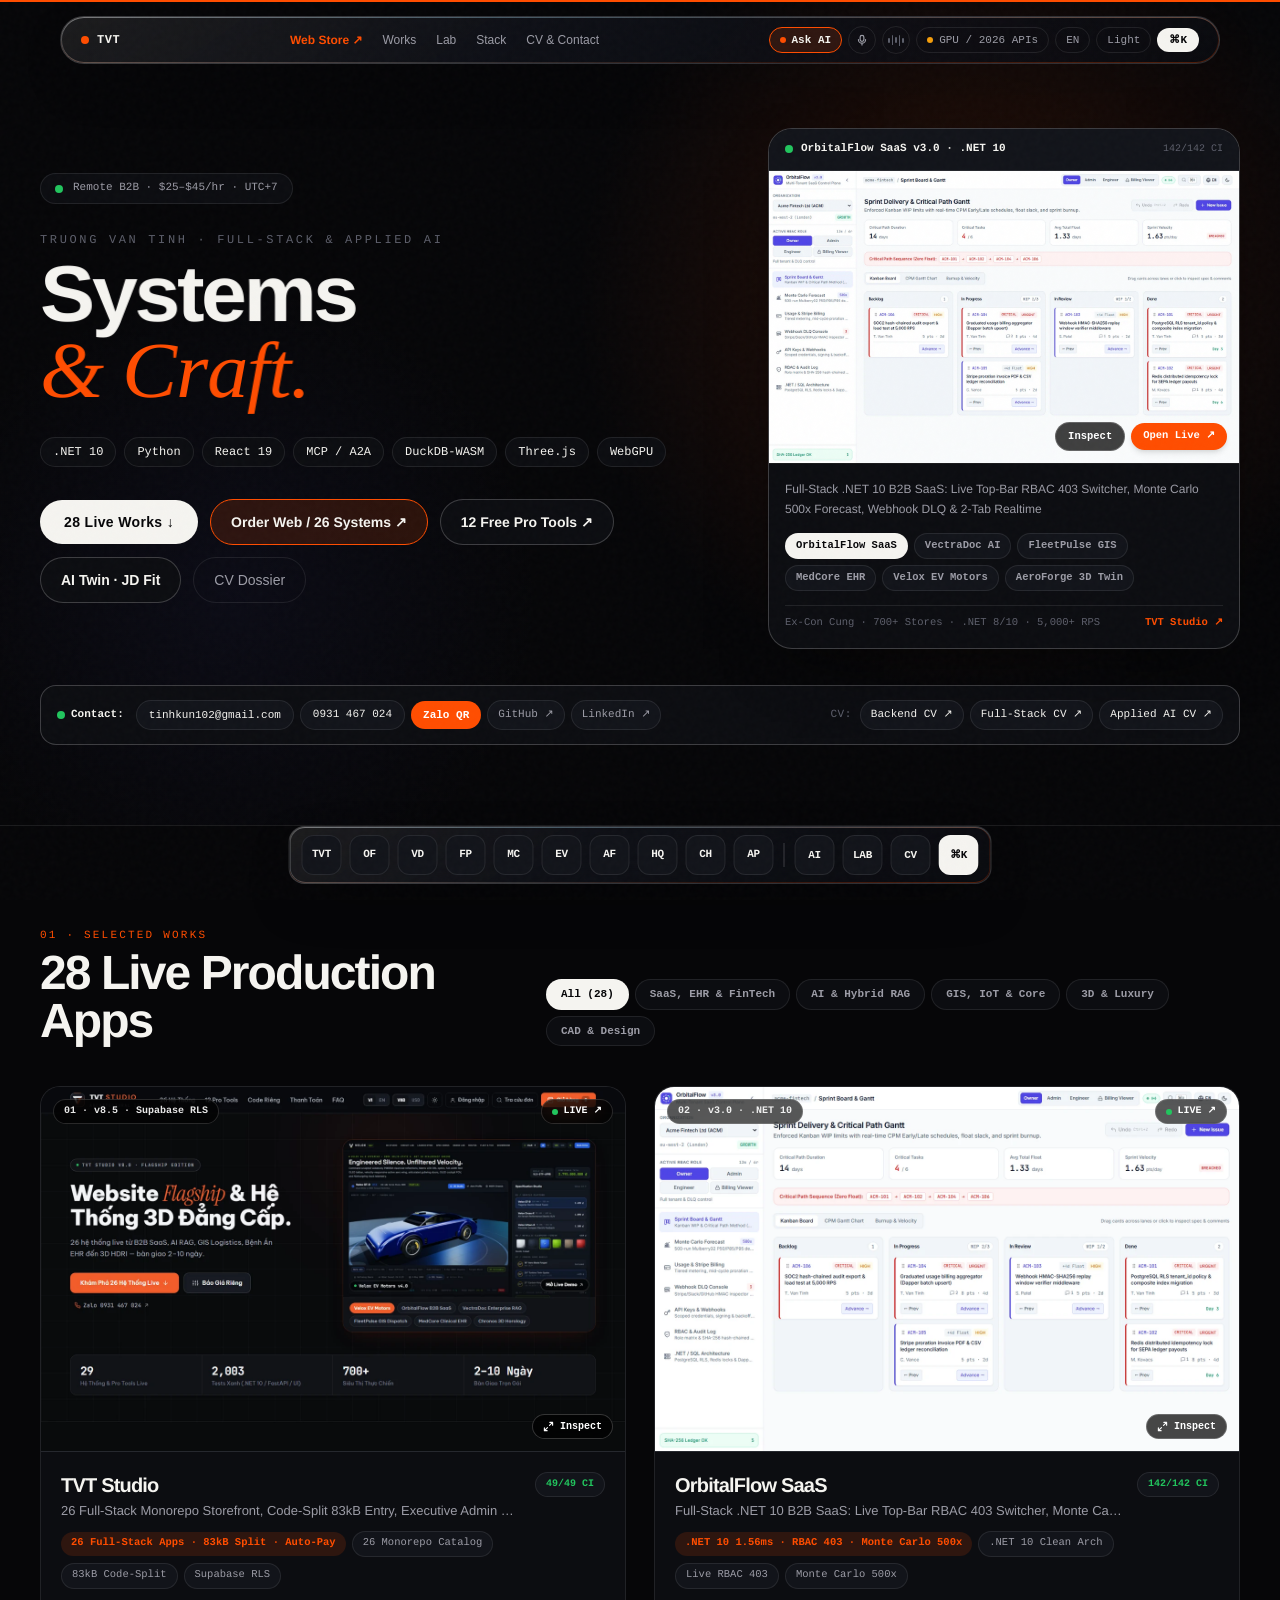
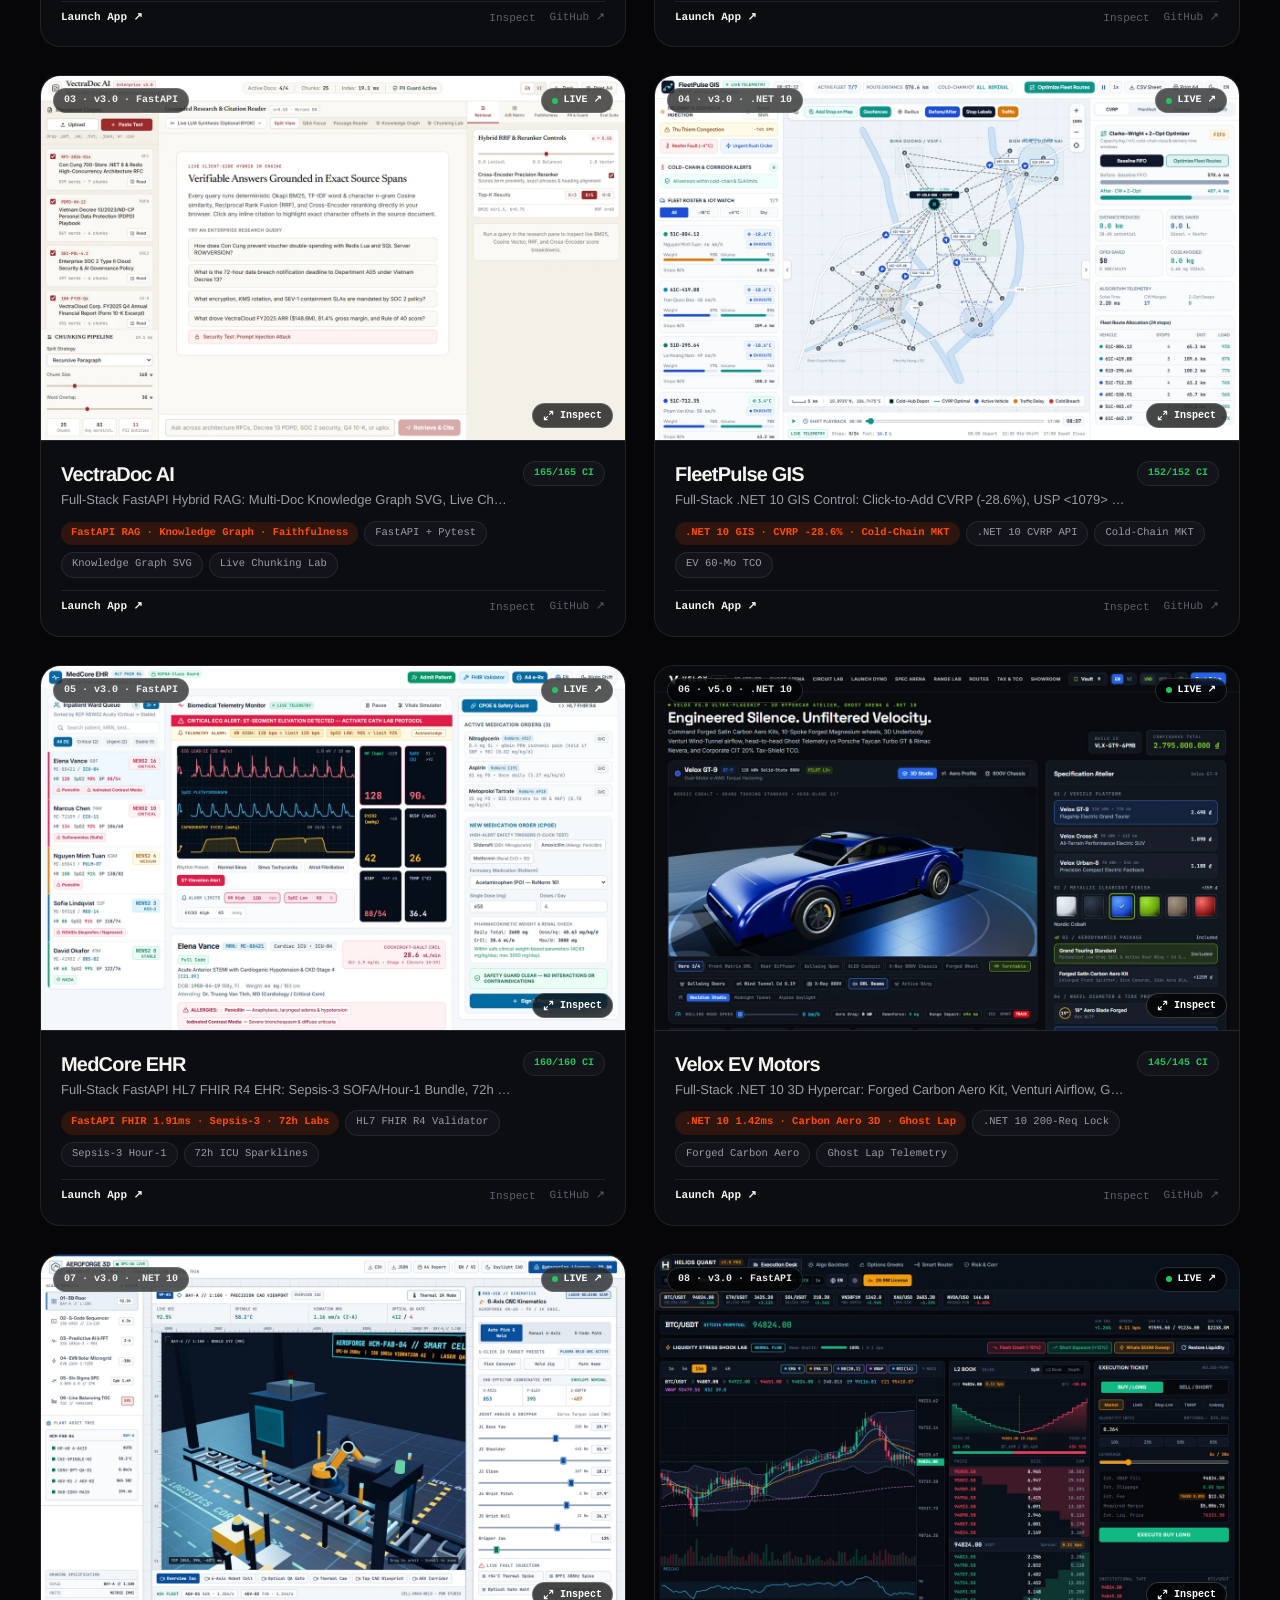
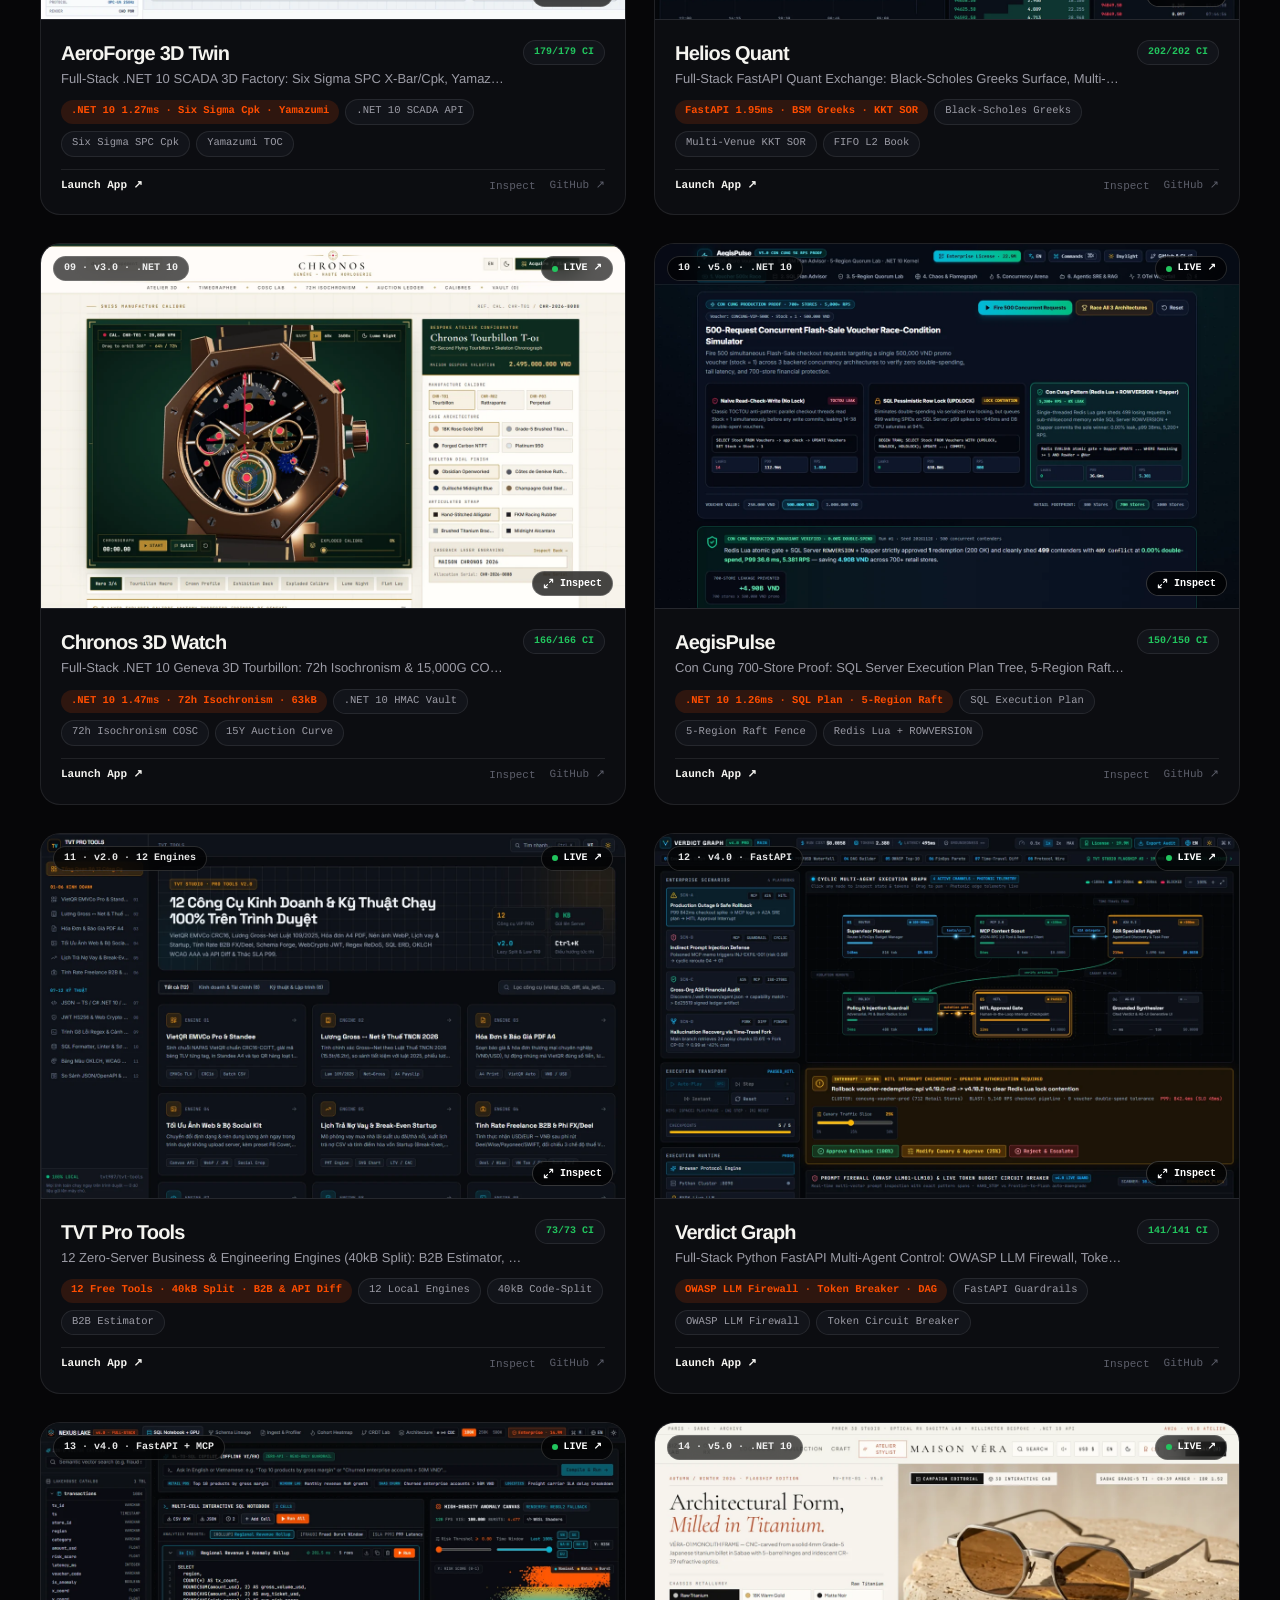
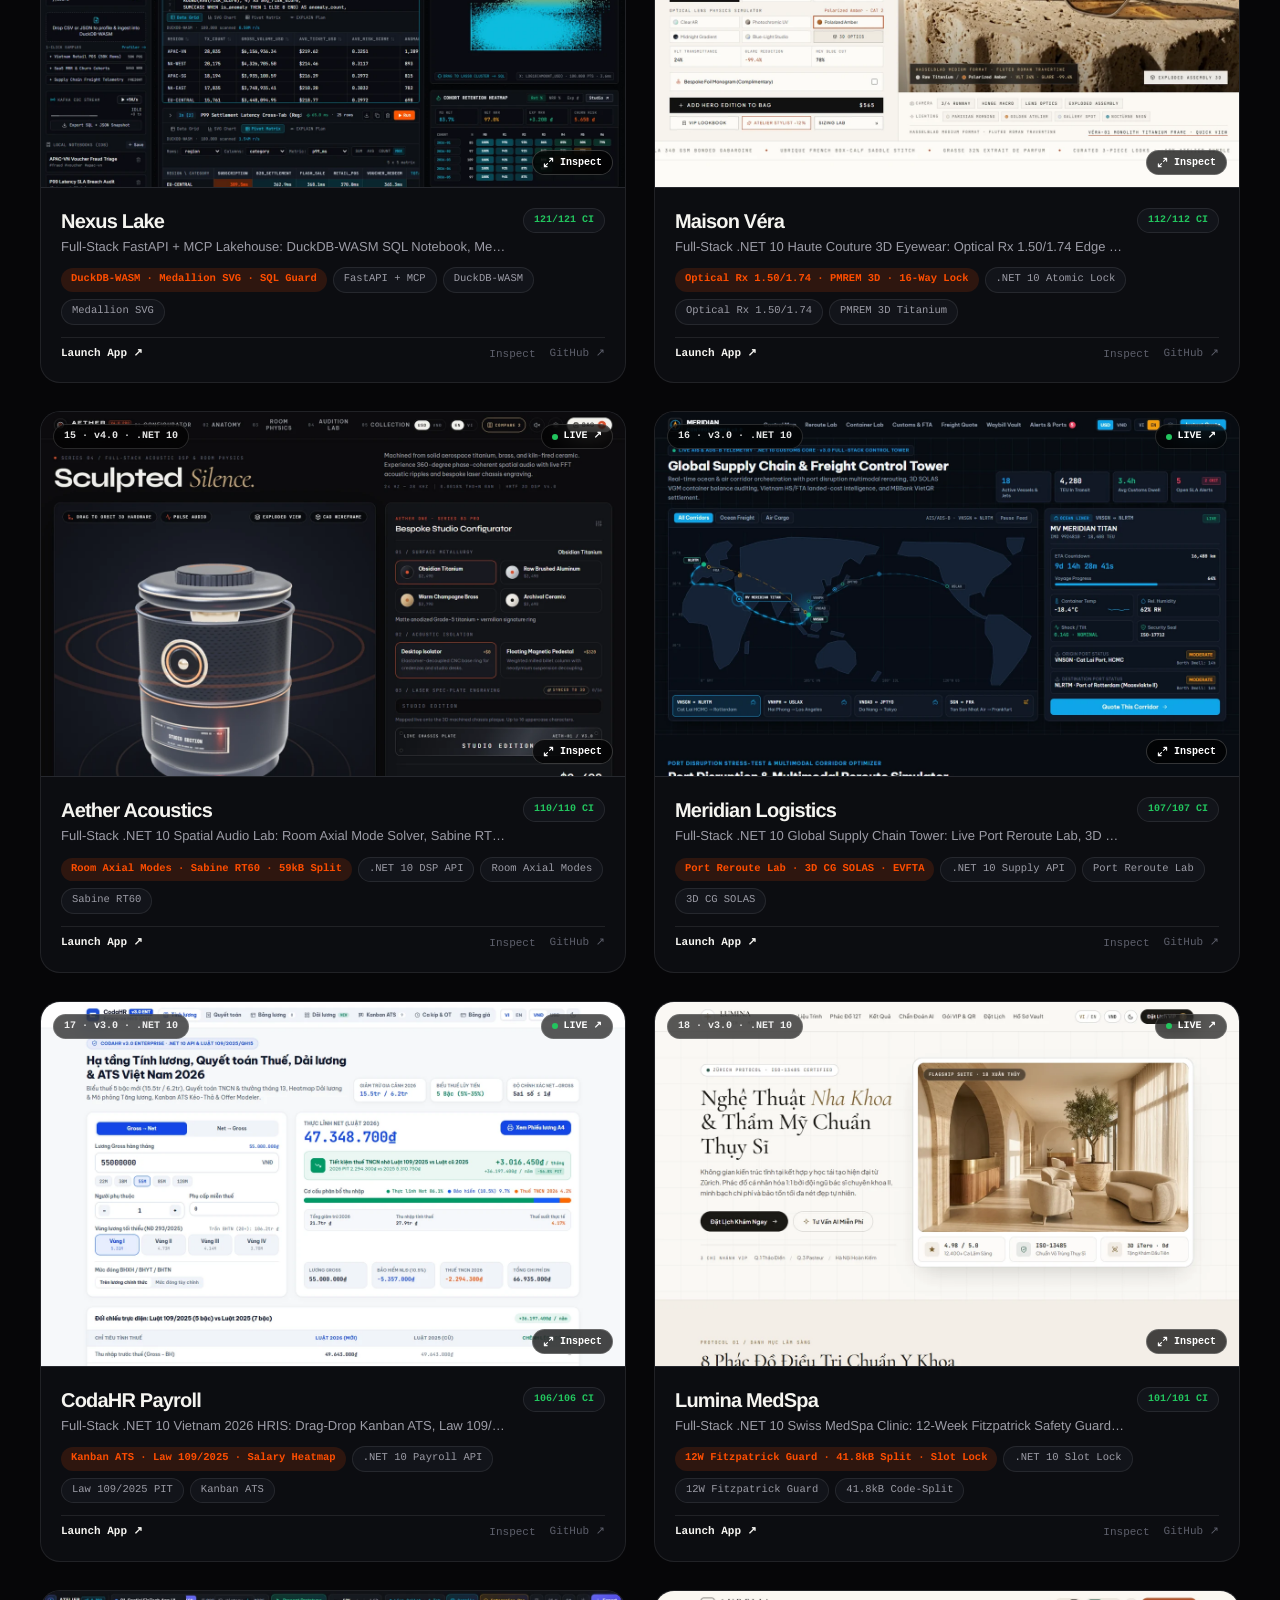
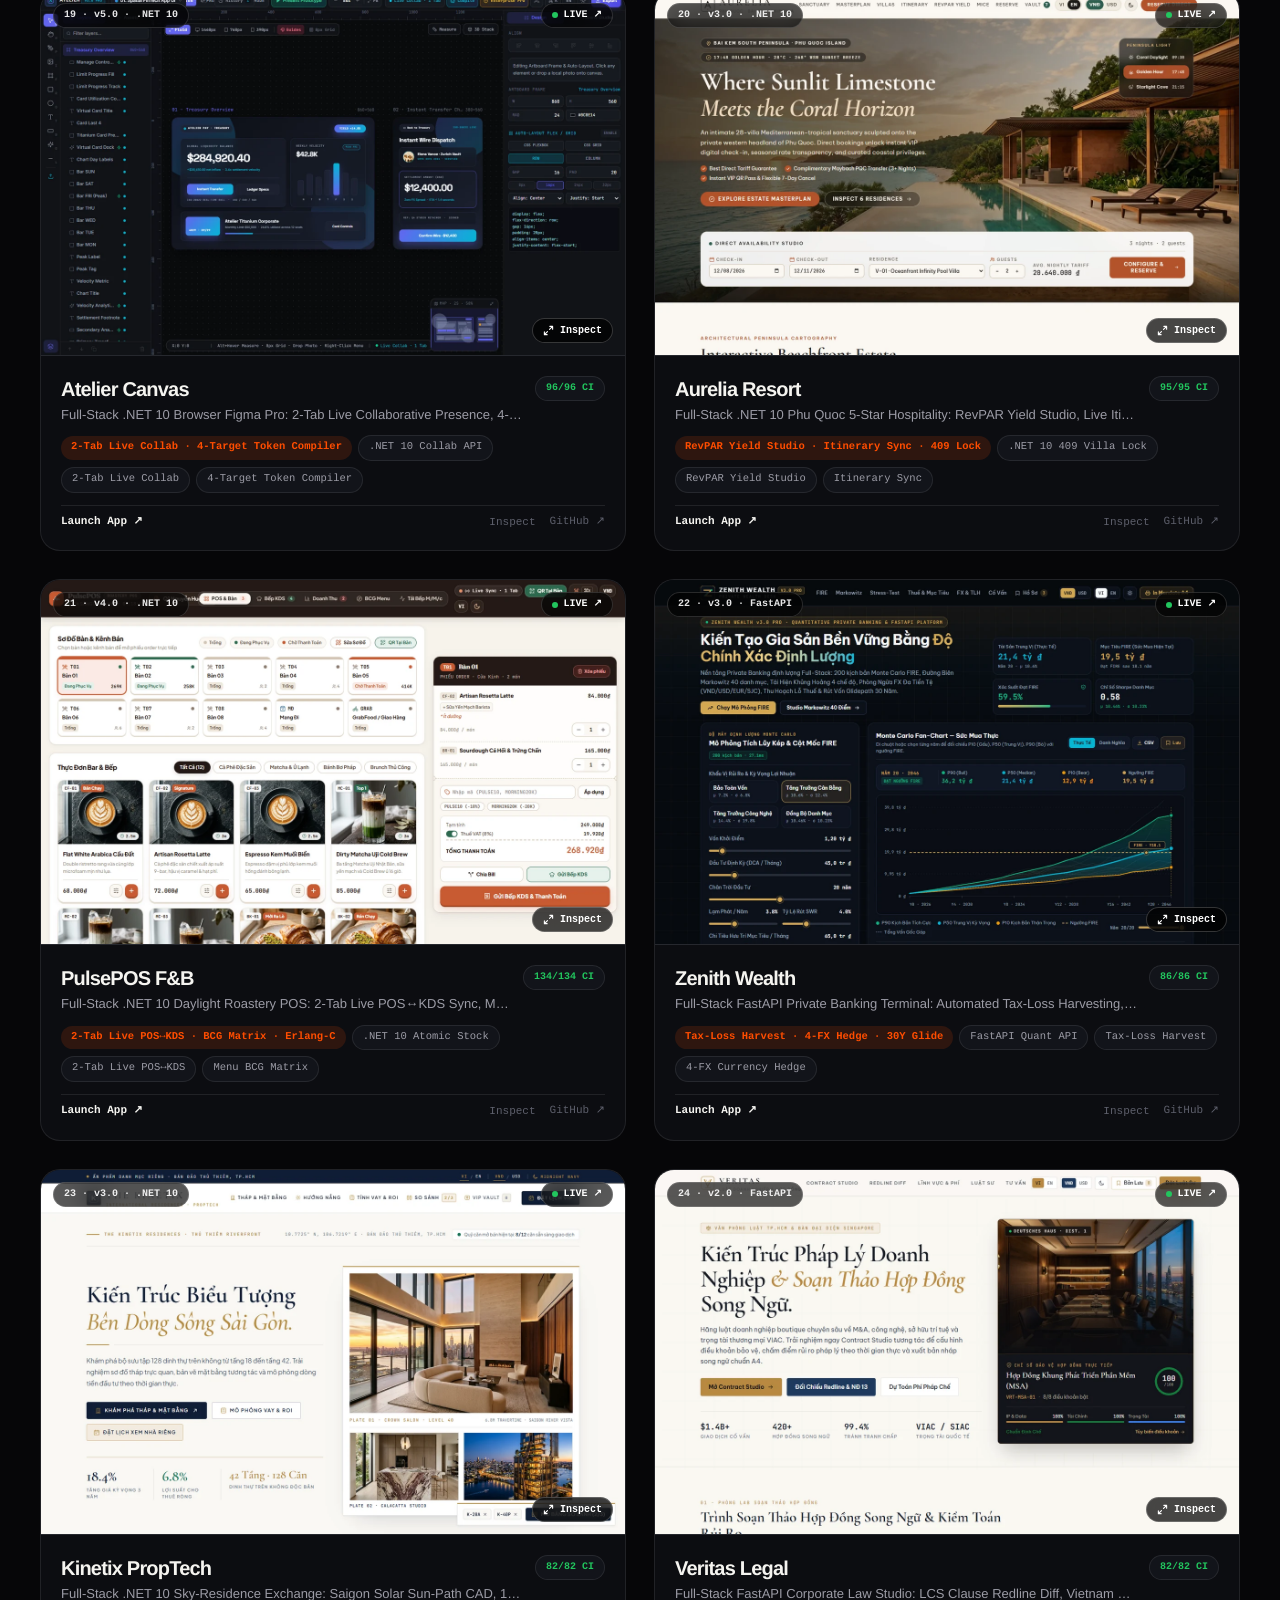
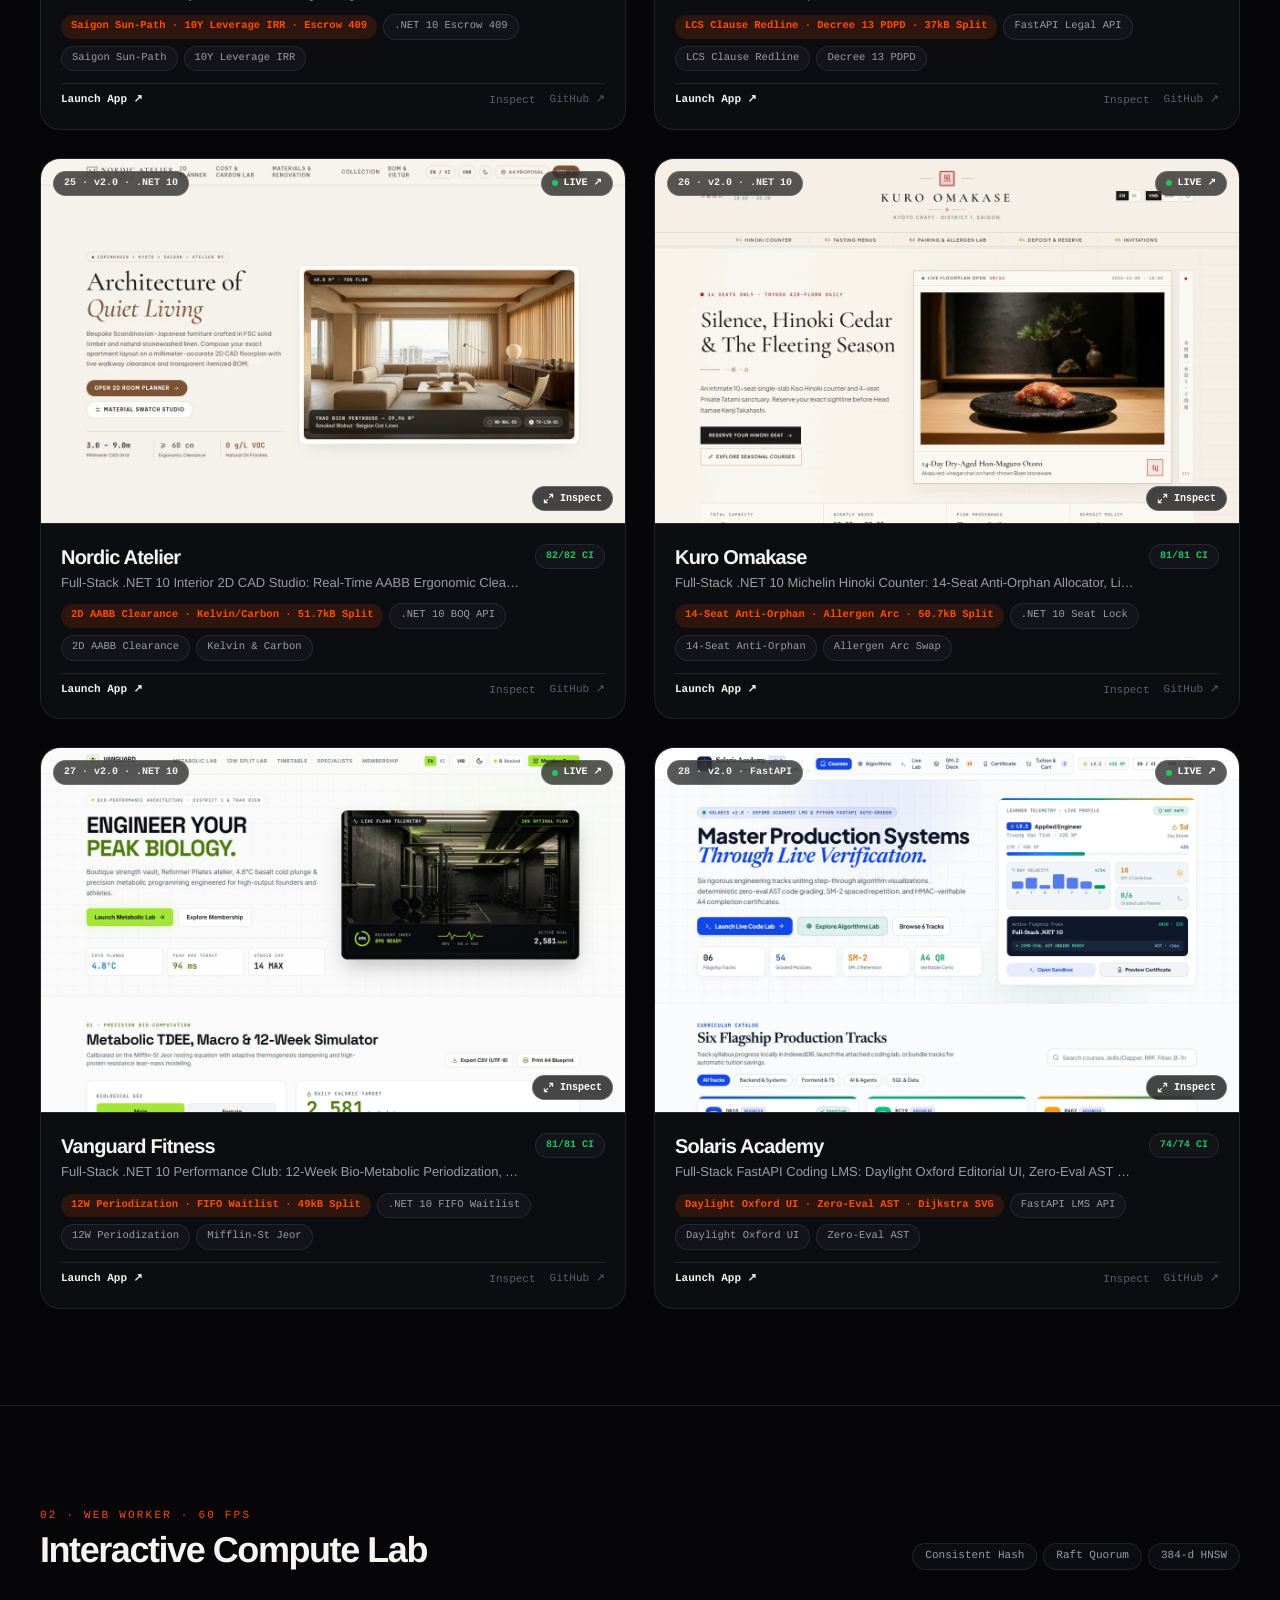
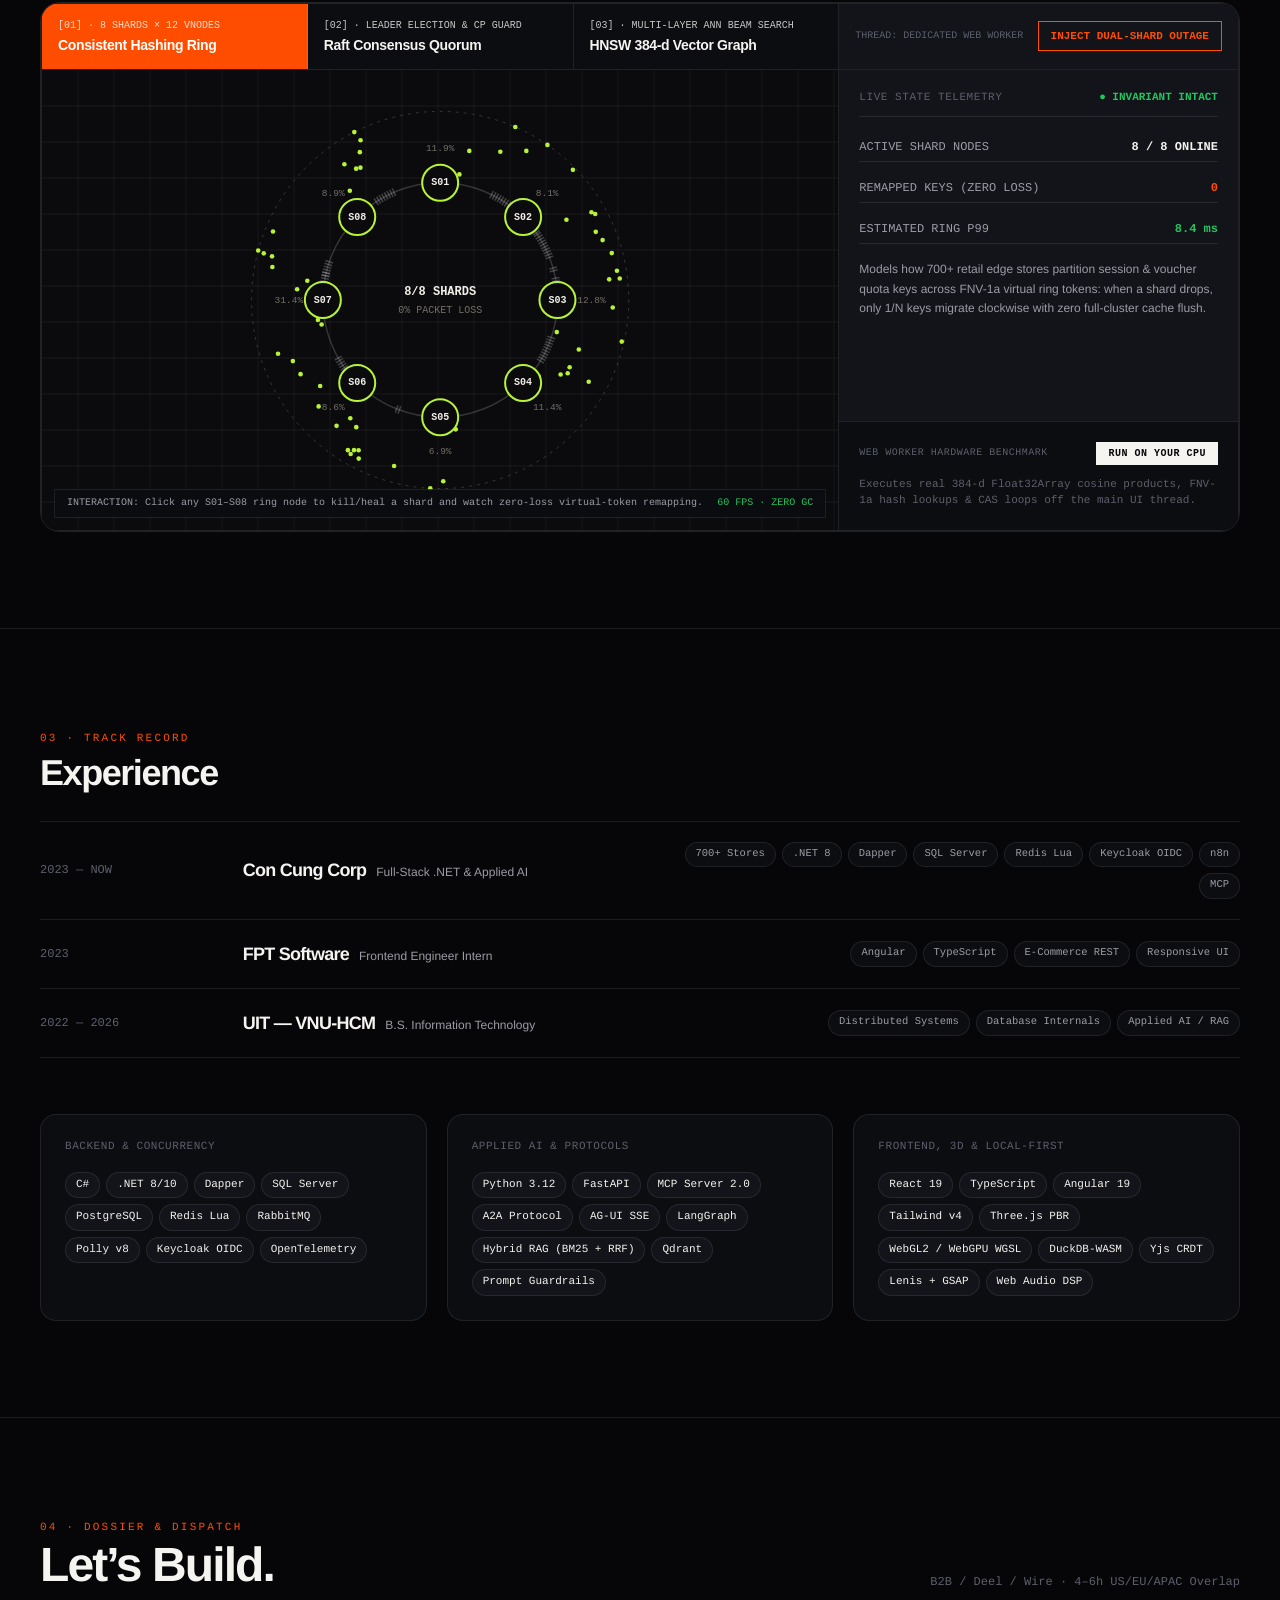
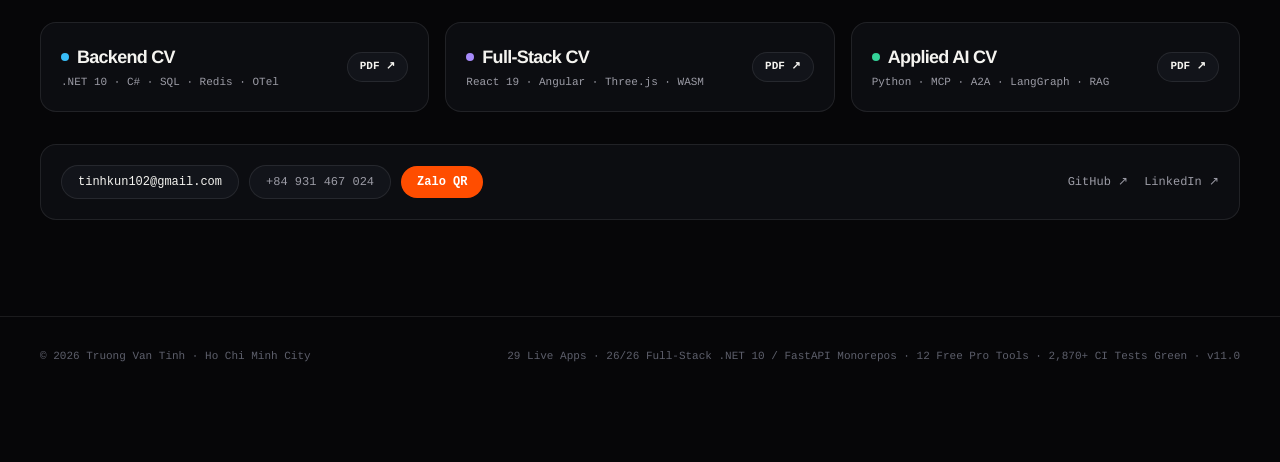
==== index.html @ e4dc673e "release(v11.5): deploy Hyperion v11.5 (3,294 CI), 10 Masterwork previews & 2026-11-28 CVs" ====
<!doctype html>
<html lang="en" data-theme="obsidian">
  <head>
    <meta charset="UTF-8" />
    <meta name="viewport" content="width=device-width, initial-scale=1.0" />
    <meta name="referrer" content="strict-origin-when-cross-origin" />
    <meta
      http-equiv="Content-Security-Policy"
      content="default-src 'self'; script-src 'self' 'inline-speculation-rules'; style-src 'self' 'unsafe-inline' https://fonts.googleapis.com; font-src 'self' https://fonts.gstatic.com; img-src 'self' data: blob:; frame-src 'self' https://tvt987.github.io; connect-src 'self' https://api.github.com; worker-src 'self' blob:; object-src 'none'; base-uri 'self';"
    />
    <link
      rel="icon"
      type="image/svg+xml"
      href="data:image/svg+xml,%3Csvg xmlns='http://www.w3.org/2000/svg' viewBox='0 0 64 64'%3E%3Crect width='64' height='64' fill='%23070708'/%3E%3Crect x='6' y='6' width='52' height='52' fill='none' stroke='%23F2EFE9' stroke-width='2'/%3E%3Ccircle cx='32' cy='32' r='12' fill='%23FF4D00'/%3E%3Cpath d='M32 6v52M6 32h52' stroke='%23F2EFE9' stroke-width='1.5' stroke-opacity='0.55'/%3E%3C/svg%3E"
    />
    <title>TRUONG VAN TINH — Systems Architecture &amp; Applied AI Atelier (29 Live Apps · 26 Monorepos · 2,870+ CI)</title>
    <meta
      name="description"
      content="Hyperion Atelier v11.0 by Truong Van Tinh — 29 Live Production Web Apps, 26/26 Full-Stack .NET 10 & Python FastAPI Monorepos, 12 Free Pro Tools & 2,870+ Automated Live CI Tests (3,000+ across GitHub)."
    />
    <meta
      property="og:title"
      content="TRUONG VAN TINH — Systems Architecture &amp; Applied AI Atelier (29 Live Apps · 26 Monorepos · 2,870+ CI)"
    />
    <meta
      property="og:description"
      content="26/26 Full-Stack .NET 10 & Python FastAPI Production Monorepos, 29 Live Web Systems, 12 Free Pro Tools & 2,870+ Automated CI Tests Green."
    />
    <meta property="og:type" content="website" />
    <link rel="preconnect" href="https://fonts.googleapis.com" />
    <link rel="preconnect" href="https://fonts.gstatic.com" crossorigin />
    <link
      href="https://fonts.googleapis.com/css2?family=Be+Vietnam+Pro:wght@600;700;800&family=Instrument+Serif:ital@0;1&family=JetBrains+Mono:wght@400;500;600;700&family=Space+Grotesk:wght@400;500;600;700&family=Syne:wght@600;700;800&display=swap"
      rel="stylesheet"
    />
    <script type="speculationrules">
      {
        "prefetch": [
          {
            "urls": [
              "https://tvt987.github.io/tvt-studio/",
              "https://tvt987.github.io/tvt-tools/",
              "https://tvt987.github.io/maison-vera/",
              "https://tvt987.github.io/velox-ev-motors/",
              "https://tvt987.github.io/verdict-graph/",
              "https://tvt987.github.io/aegispulse-distributed-sre/"
            ],
            "eagerness": "moderate"
          }
        ]
      }
    </script>
    <script type="module" crossorigin src="./assets/index-opAg9yLQ.js"></script>
    <link rel="modulepreload" crossorigin href="./assets/react-DxdQDRP7.js">
    <link rel="modulepreload" crossorigin href="./assets/motion-Cwj57GQ2.js">
    <link rel="modulepreload" crossorigin href="./assets/data-D3NDYiSp.js">
    <link rel="stylesheet" crossorigin href="./assets/index-bfe4gjw7.css">
  </head>
  <body>
    <div id="root"></div>
  </body>
</html>
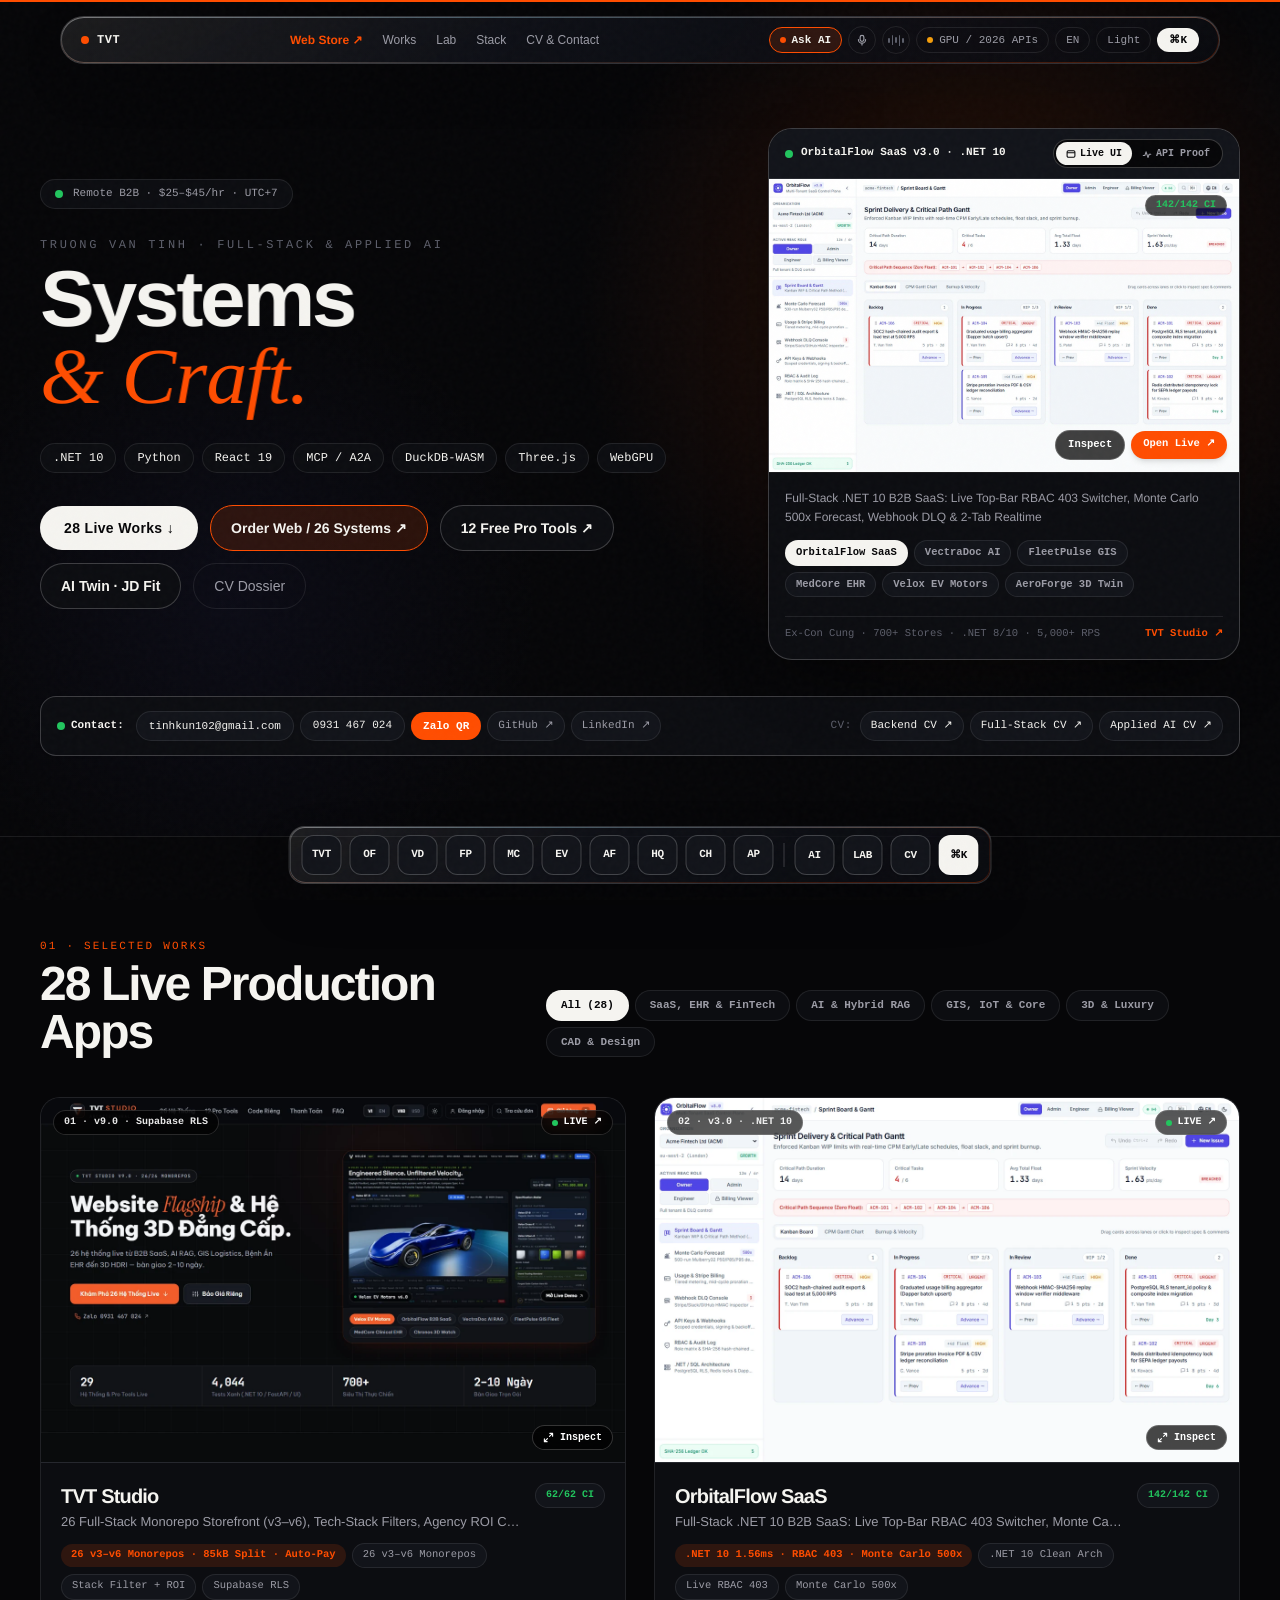
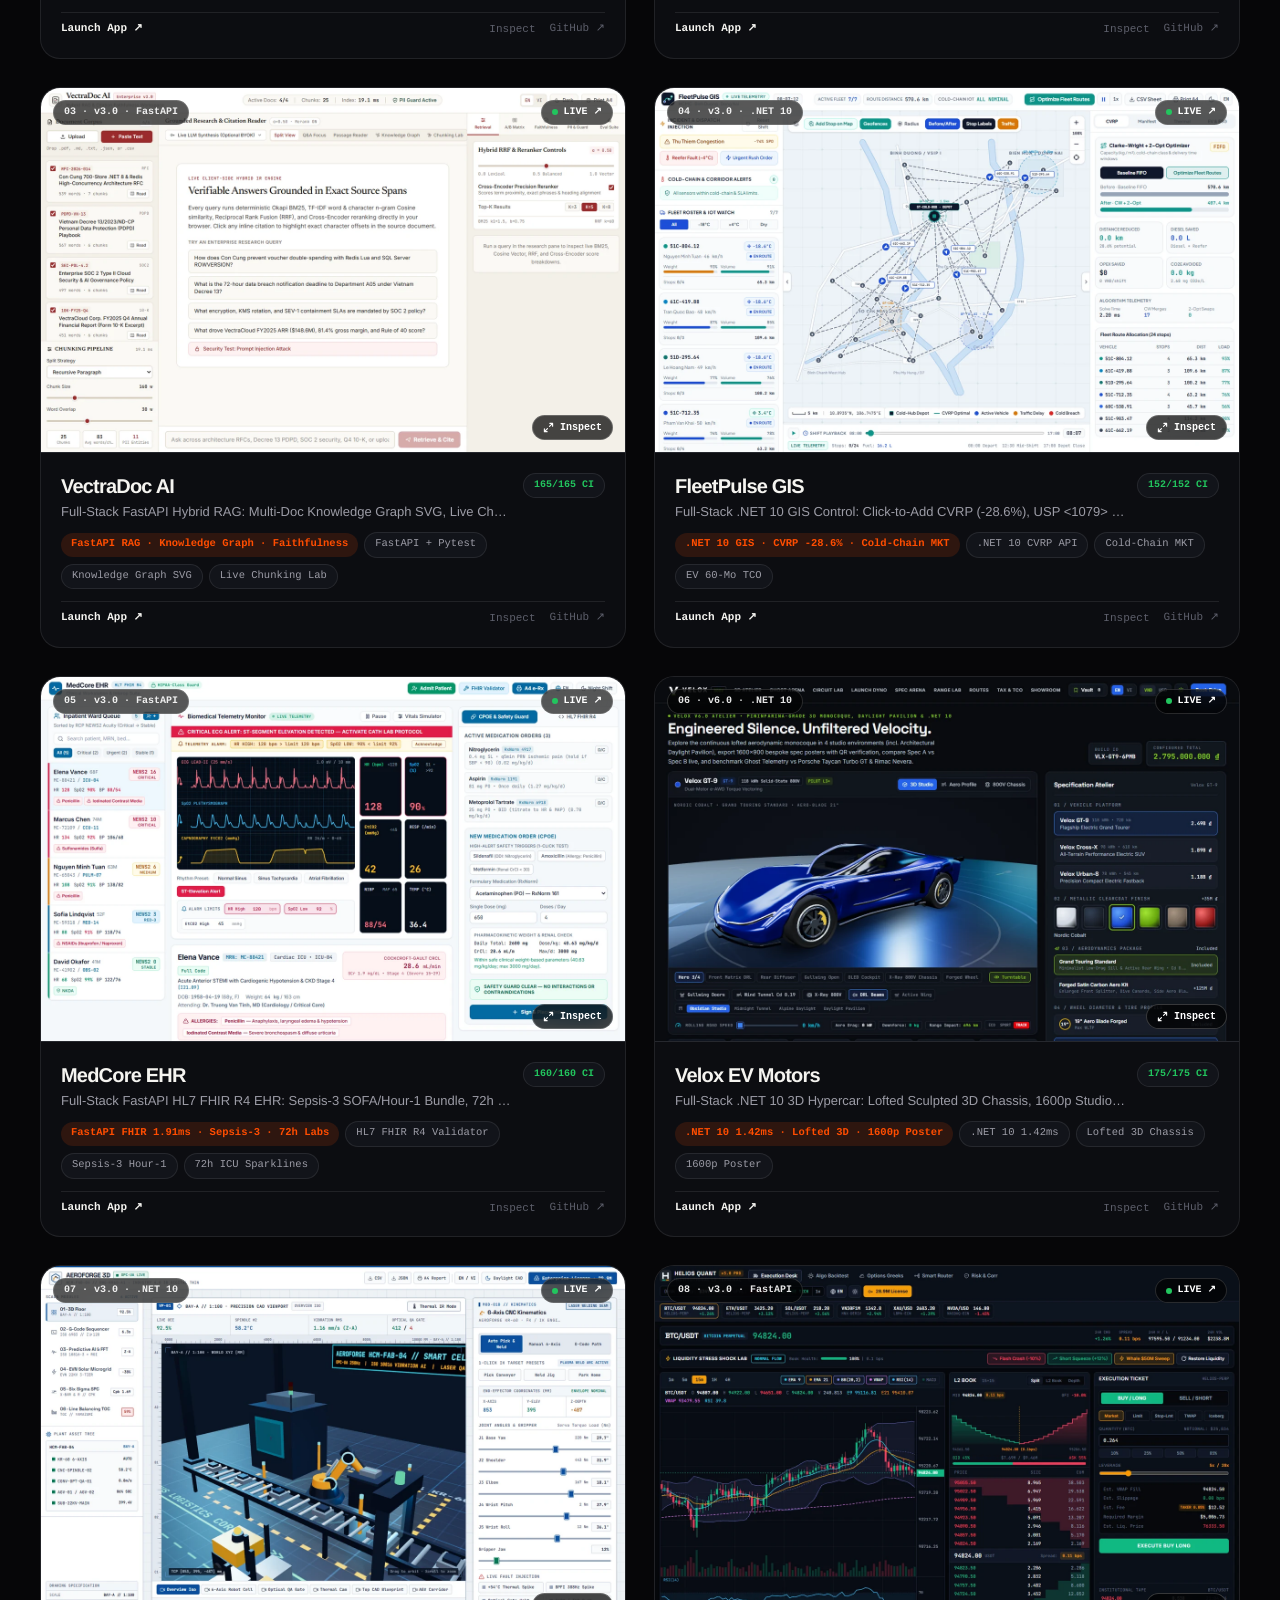
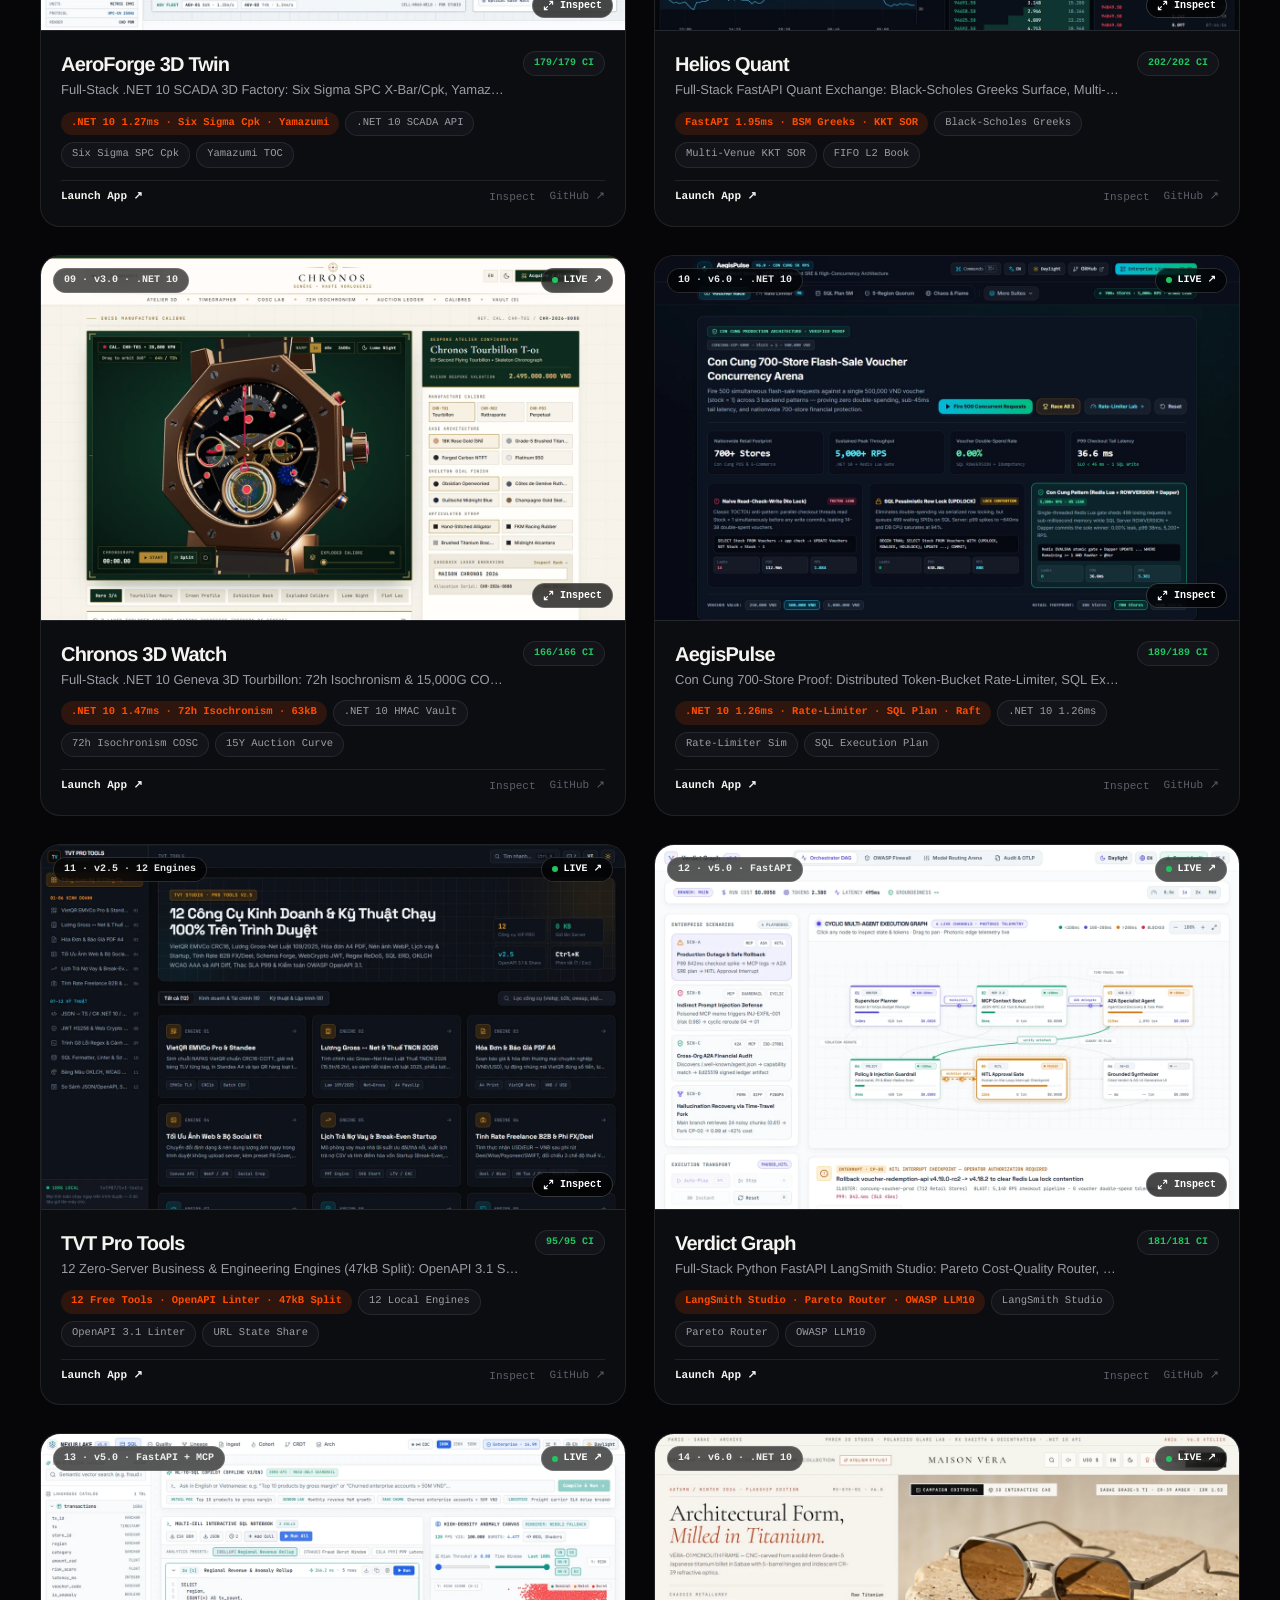
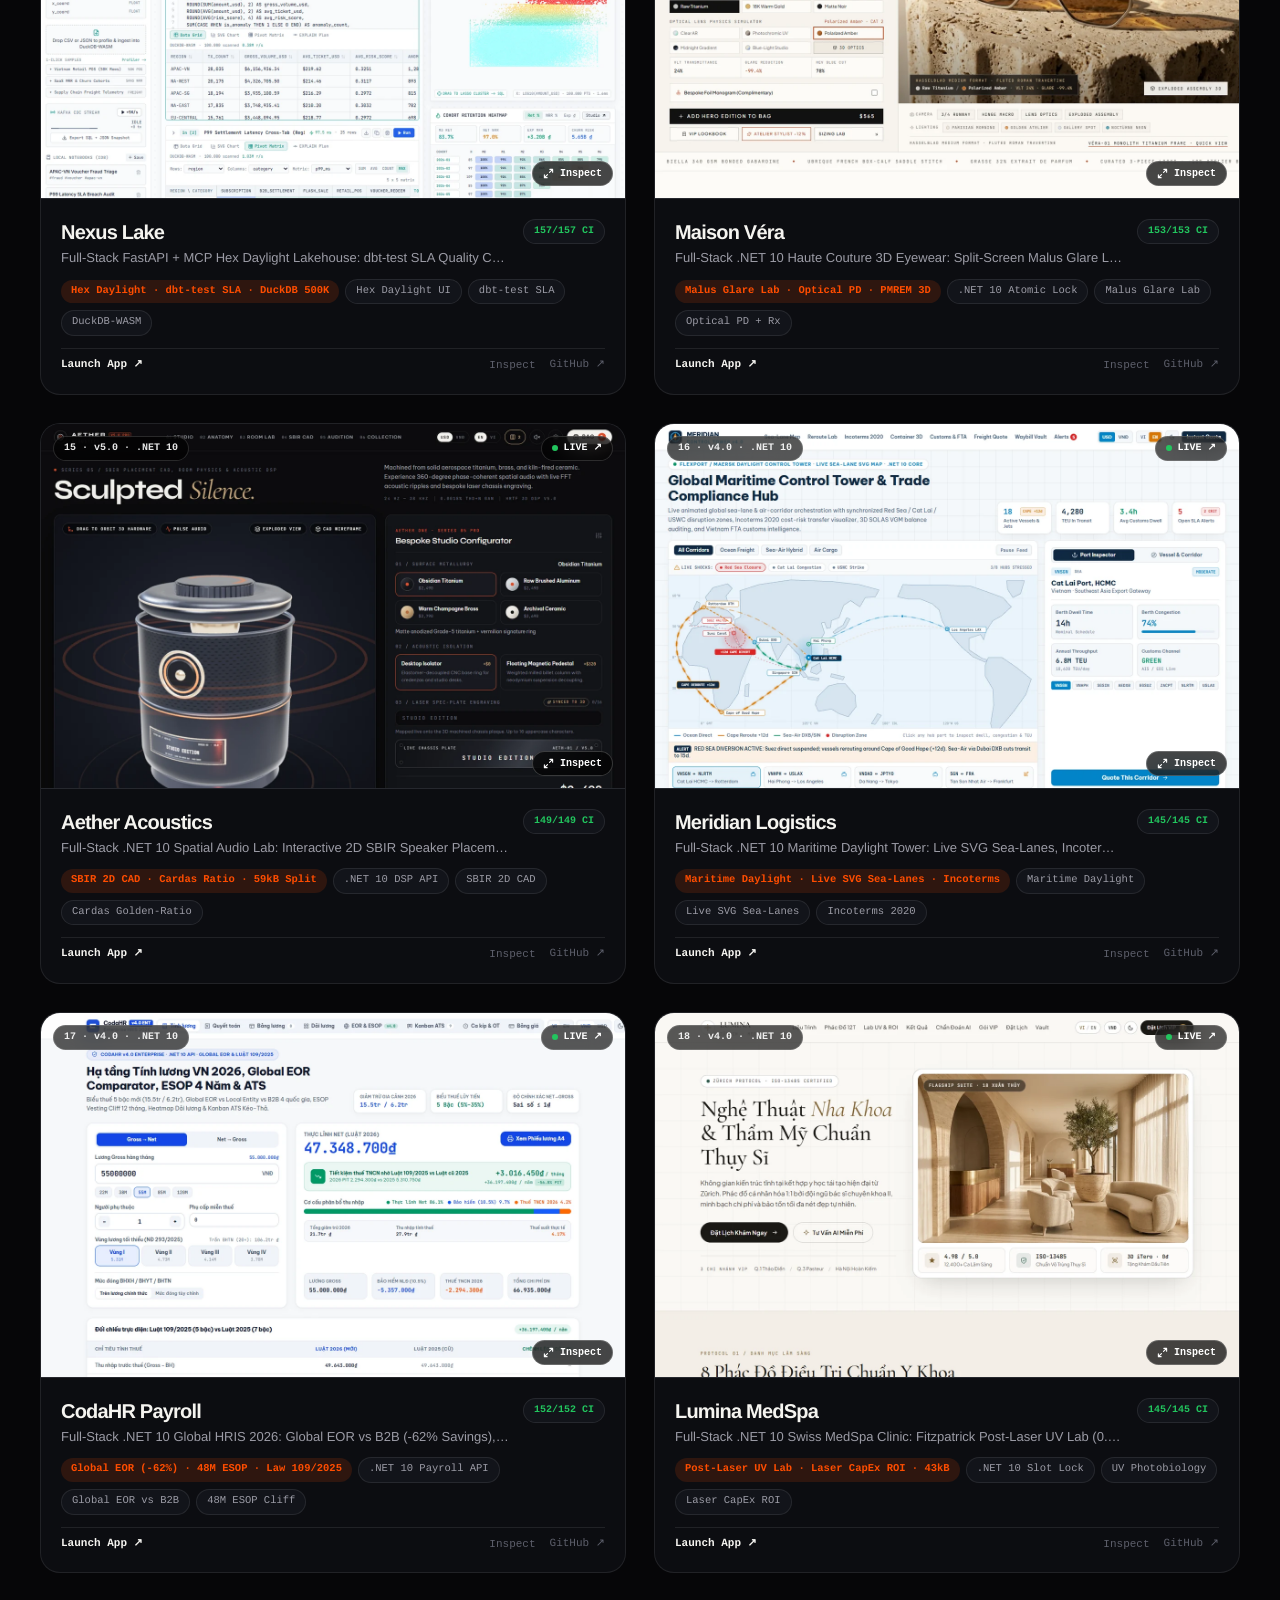
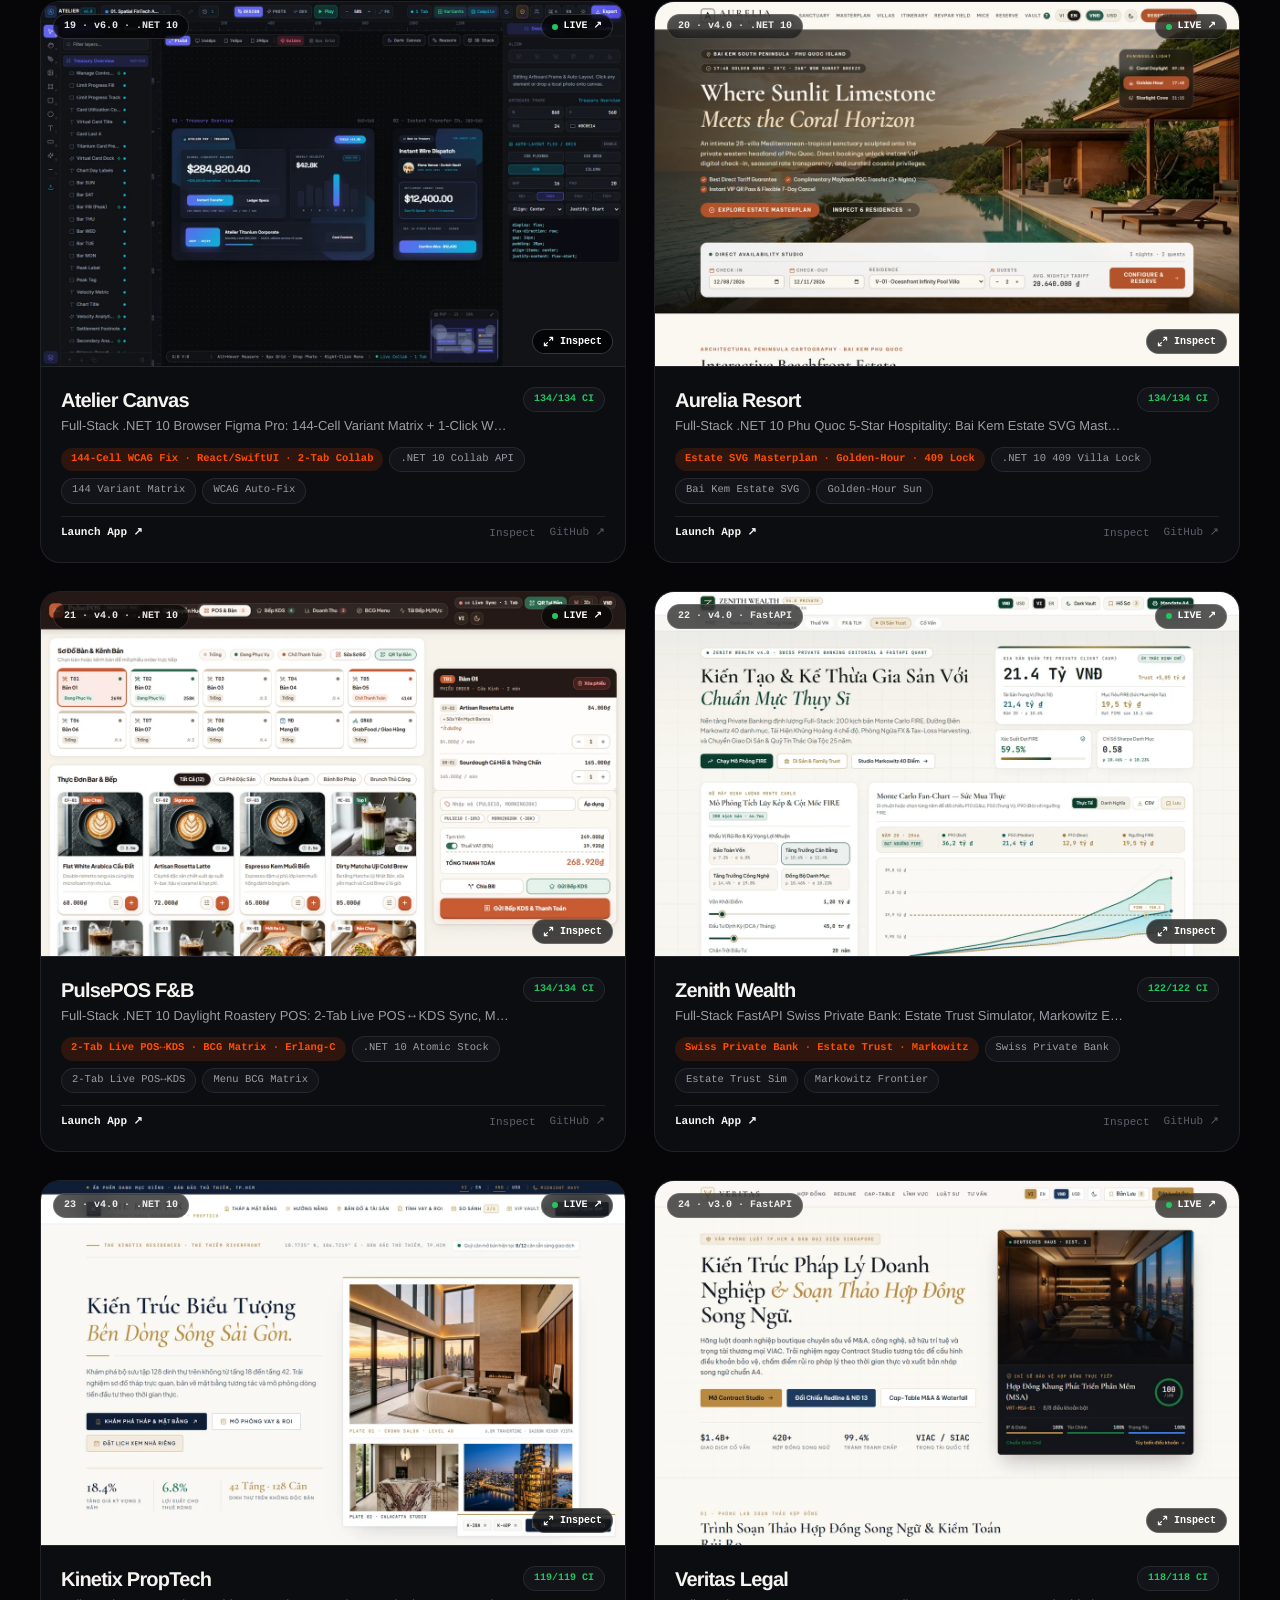
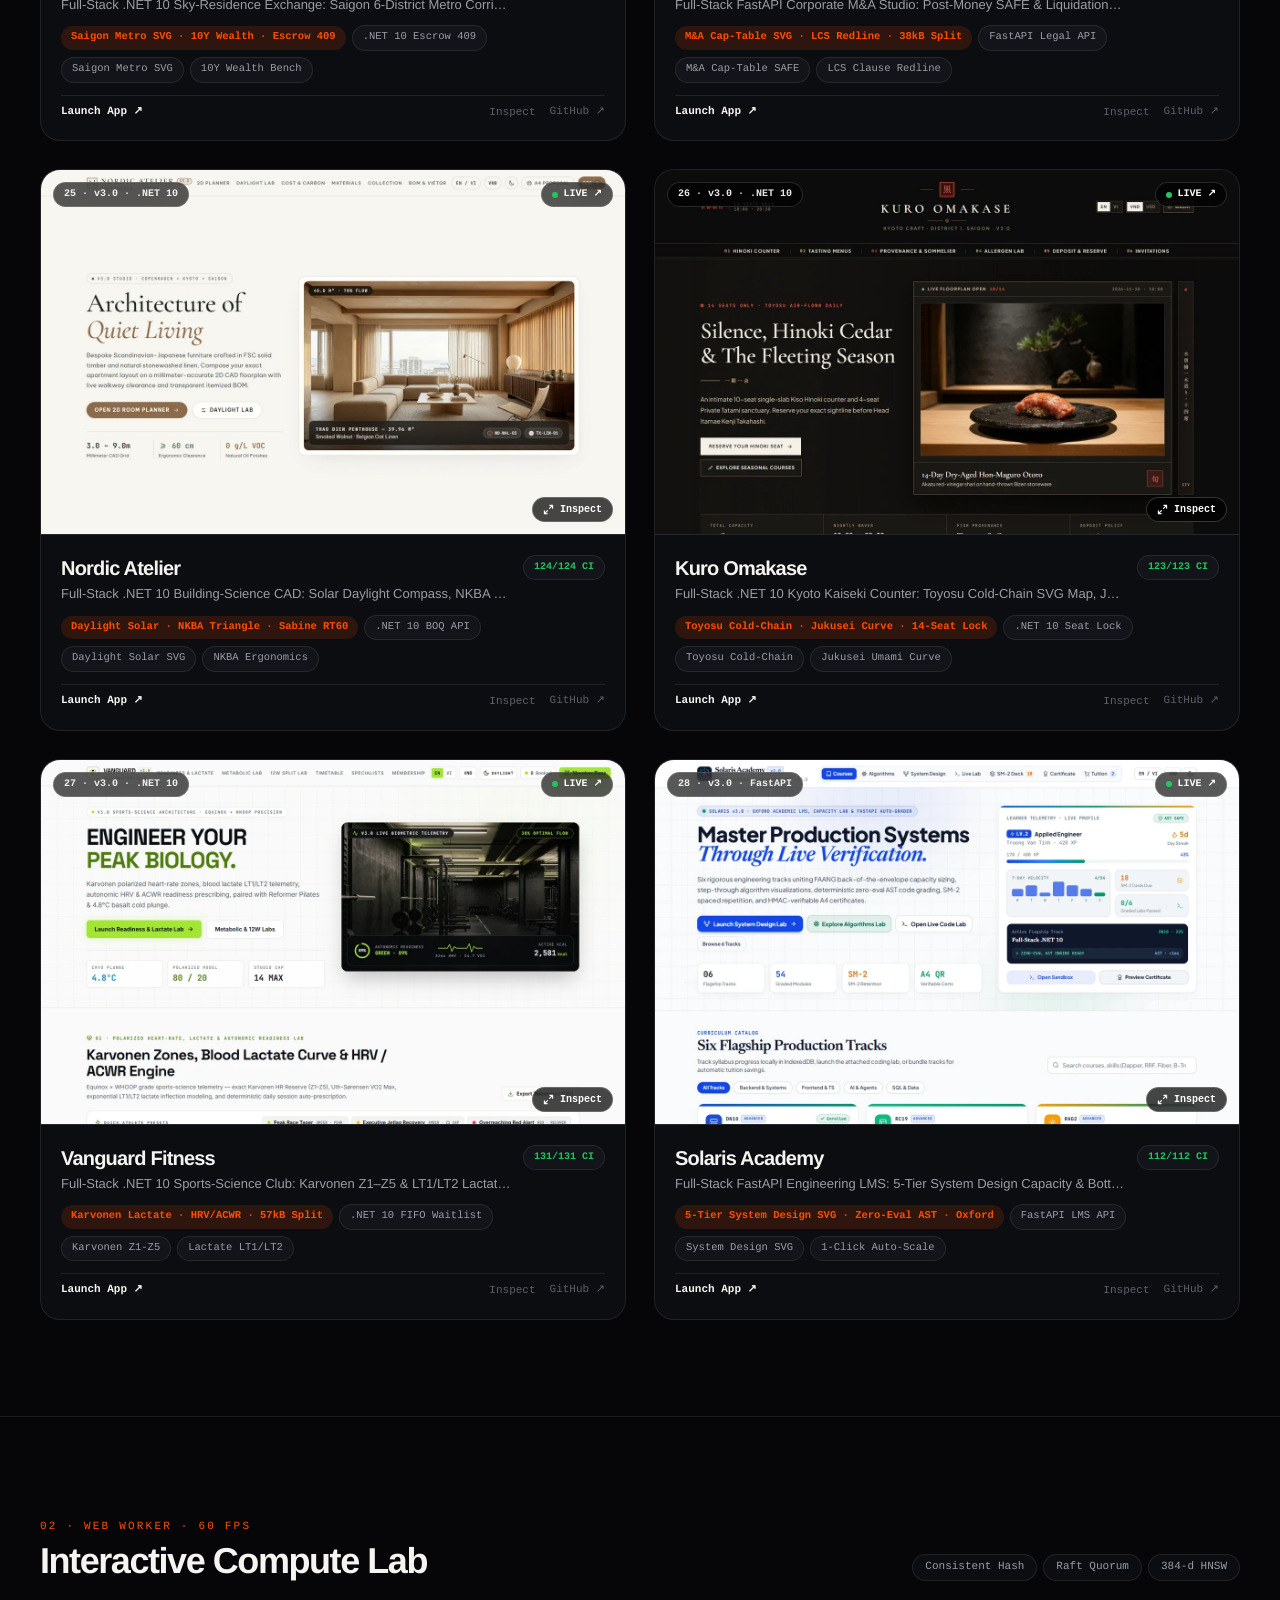
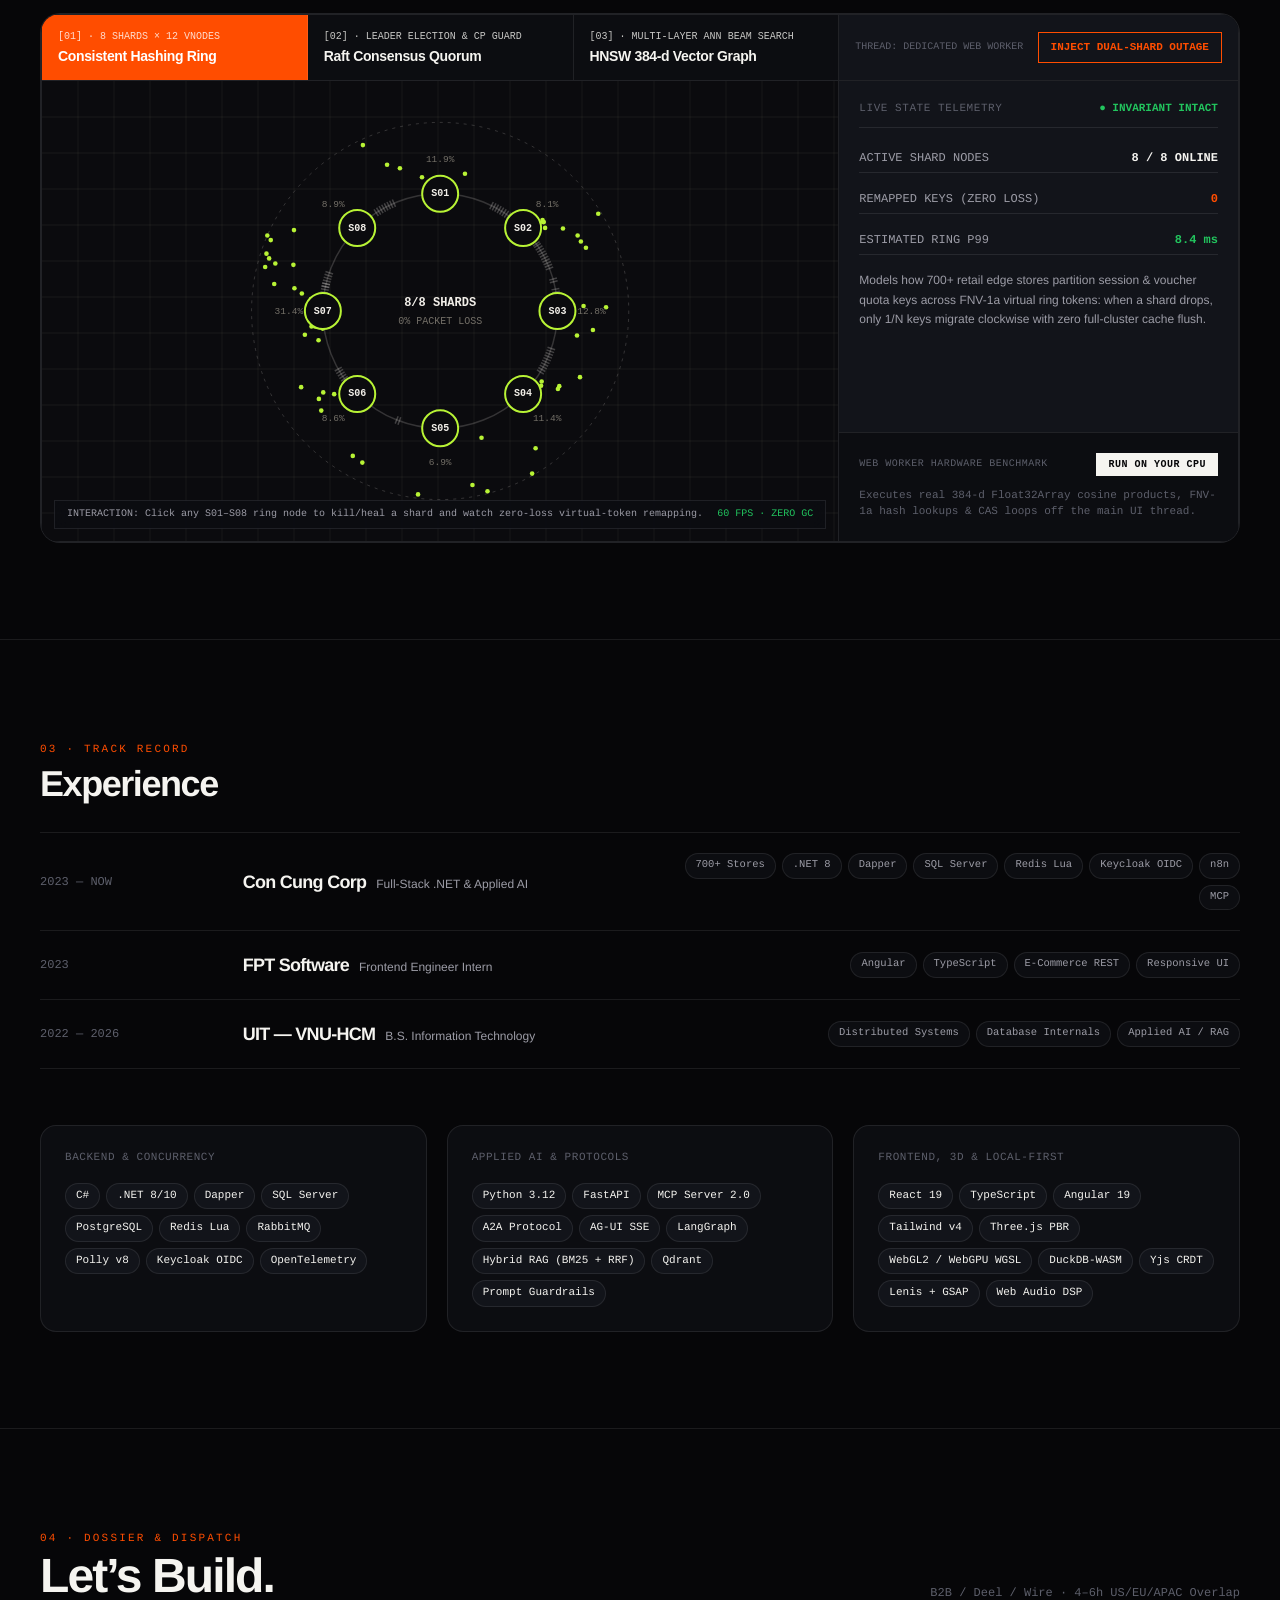
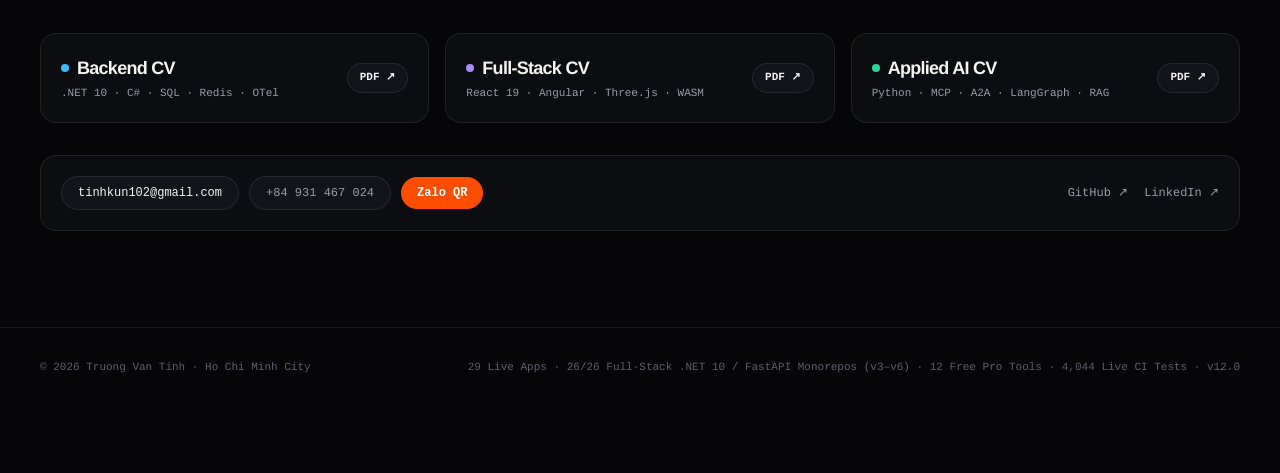
==== commit 8b7f8c84: "deploy(v12.0): Hyperion Atelier v12.0 (Live UI / API Proof, Swiss Light Paper, 26/26 v3-v6 monorepos" ====
--- a/index.html
+++ b/index.html
@@ -13,18 +13,18 @@
       type="image/svg+xml"
       href="data:image/svg+xml,%3Csvg xmlns='http://www.w3.org/2000/svg' viewBox='0 0 64 64'%3E%3Crect width='64' height='64' fill='%23070708'/%3E%3Crect x='6' y='6' width='52' height='52' fill='none' stroke='%23F2EFE9' stroke-width='2'/%3E%3Ccircle cx='32' cy='32' r='12' fill='%23FF4D00'/%3E%3Cpath d='M32 6v52M6 32h52' stroke='%23F2EFE9' stroke-width='1.5' stroke-opacity='0.55'/%3E%3C/svg%3E"
     />
-    <title>TRUONG VAN TINH — Systems Architecture &amp; Applied AI Atelier (29 Live Apps · 26 Monorepos · 2,870+ CI)</title>
+    <title>TRUONG VAN TINH — Systems Architecture &amp; Applied AI Atelier (29 Live Apps · 26 Monorepos · 3,481 CI)</title>
     <meta
       name="description"
-      content="Hyperion Atelier v11.0 by Truong Van Tinh — 29 Live Production Web Apps, 26/26 Full-Stack .NET 10 & Python FastAPI Monorepos, 12 Free Pro Tools & 2,870+ Automated Live CI Tests (3,000+ across GitHub)."
+      content="Hyperion Atelier v12.0 by Truong Van Tinh — 29 Live Production Web Apps, 26/26 Full-Stack .NET 10 & Python FastAPI Monorepos, Verified Sub-2ms API Benchmarks, 12 Free Pro Tools & 3,481 Automated Live CI Tests."
     />
     <meta
       property="og:title"
-      content="TRUONG VAN TINH — Systems Architecture &amp; Applied AI Atelier (29 Live Apps · 26 Monorepos · 2,870+ CI)"
+      content="TRUONG VAN TINH — Systems Architecture &amp; Applied AI Atelier (29 Live Apps · 26 Monorepos · 3,481 CI)"
     />
     <meta
       property="og:description"
-      content="26/26 Full-Stack .NET 10 & Python FastAPI Production Monorepos, 29 Live Web Systems, 12 Free Pro Tools & 2,870+ Automated CI Tests Green."
+      content="26/26 Full-Stack .NET 10 & Python FastAPI Production Monorepos, Sub-2ms Verified API Benchmarks, 29 Live Web Systems & 3,481 Automated CI Tests Green."
     />
     <meta property="og:type" content="website" />
     <link rel="preconnect" href="https://fonts.googleapis.com" />
@@ -50,11 +50,11 @@
         ]
       }
     </script>
-    <script type="module" crossorigin src="./assets/index-opAg9yLQ.js"></script>
+    <script type="module" crossorigin src="./assets/index-BoDnuk-P.js"></script>
     <link rel="modulepreload" crossorigin href="./assets/react-DxdQDRP7.js">
     <link rel="modulepreload" crossorigin href="./assets/motion-Cwj57GQ2.js">
-    <link rel="modulepreload" crossorigin href="./assets/data-D3NDYiSp.js">
-    <link rel="stylesheet" crossorigin href="./assets/index-bfe4gjw7.css">
+    <link rel="modulepreload" crossorigin href="./assets/data-CkOOQkX8.js">
+    <link rel="stylesheet" crossorigin href="./assets/index-B07RmmpI.css">
   </head>
   <body>
     <div id="root"></div>
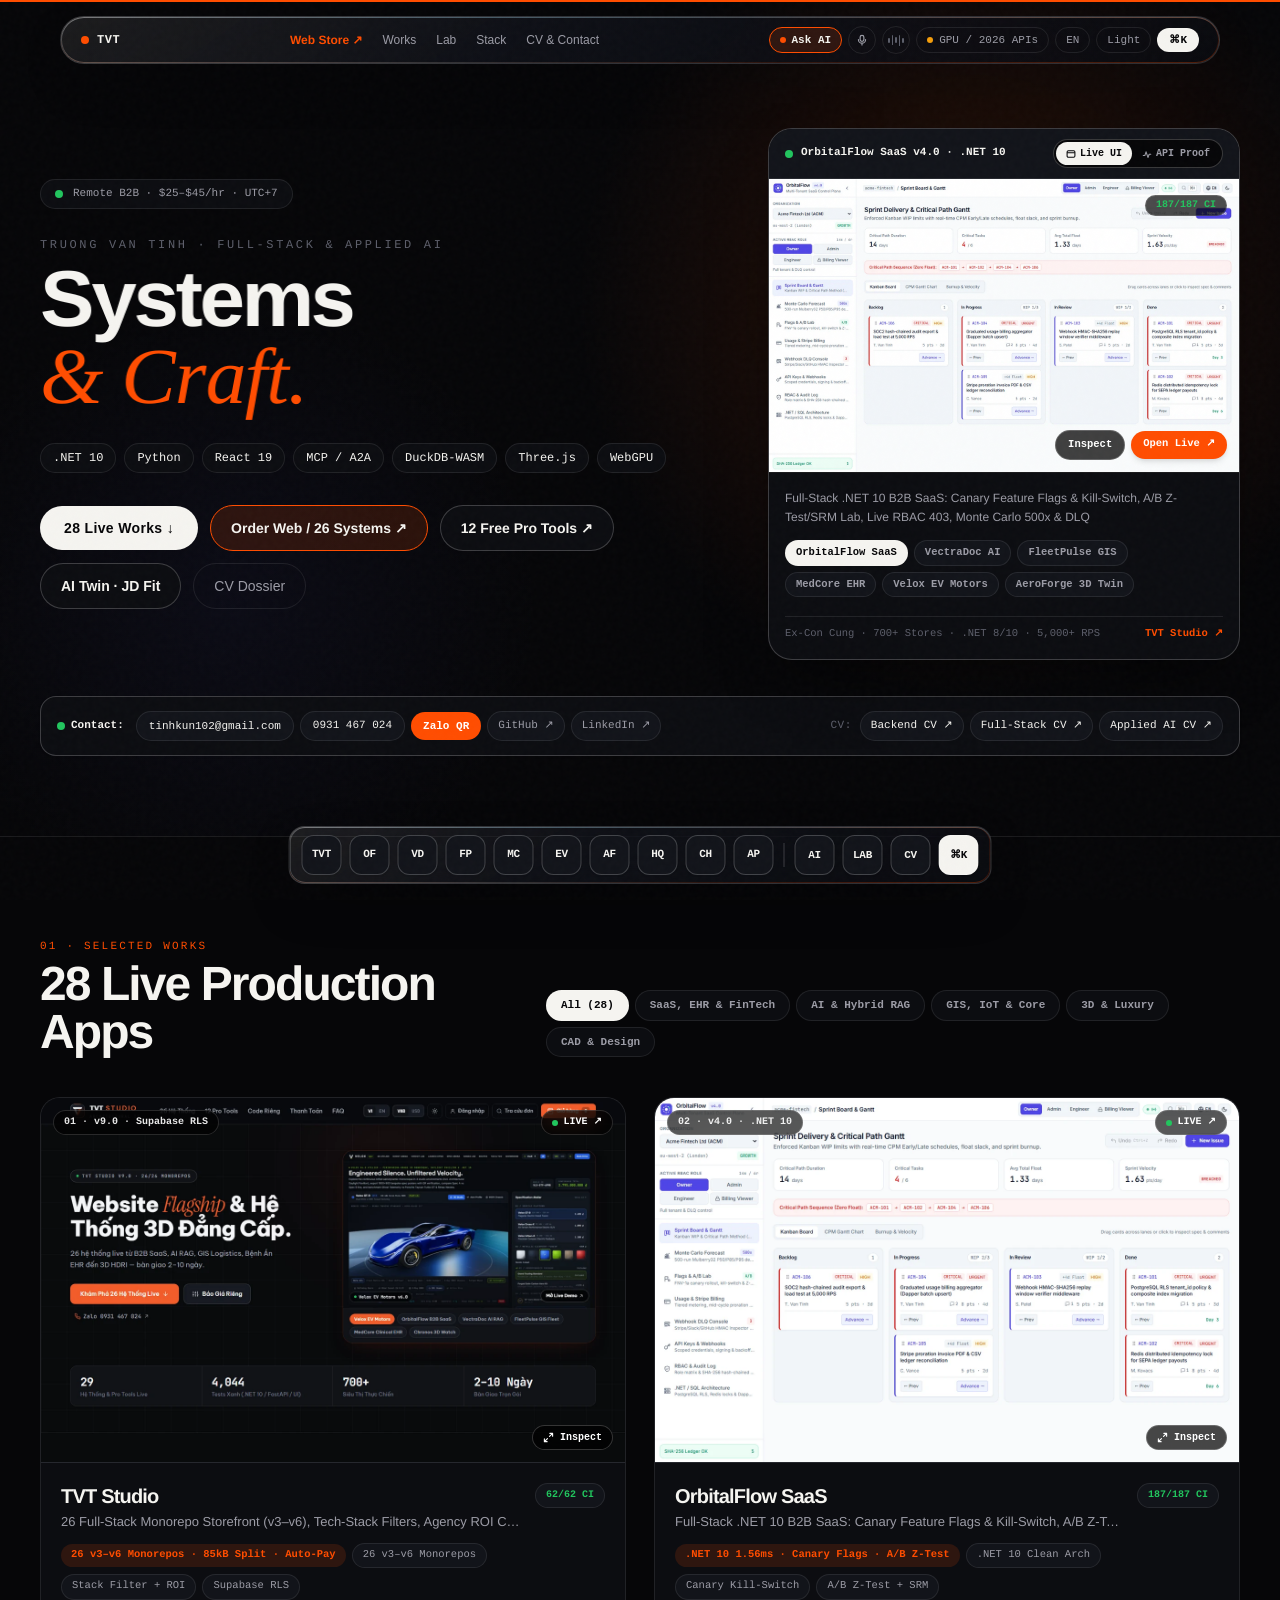
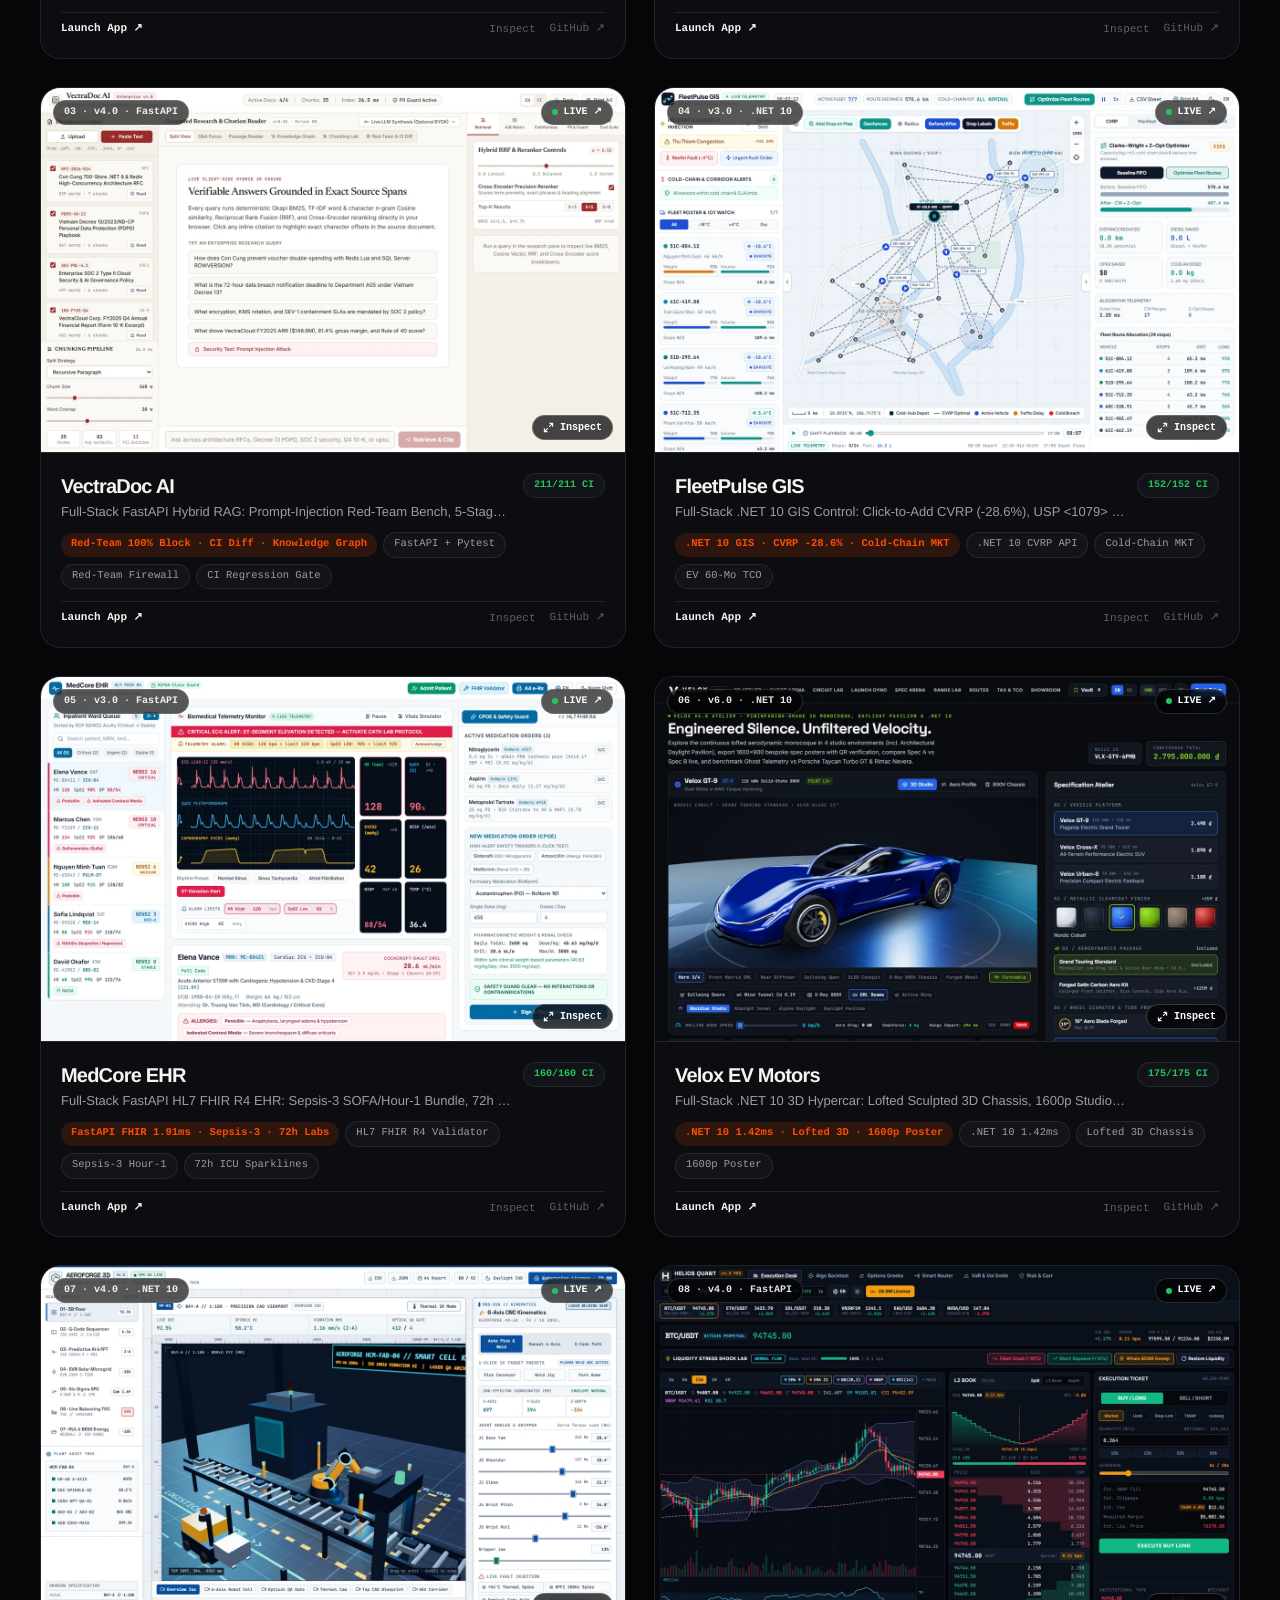
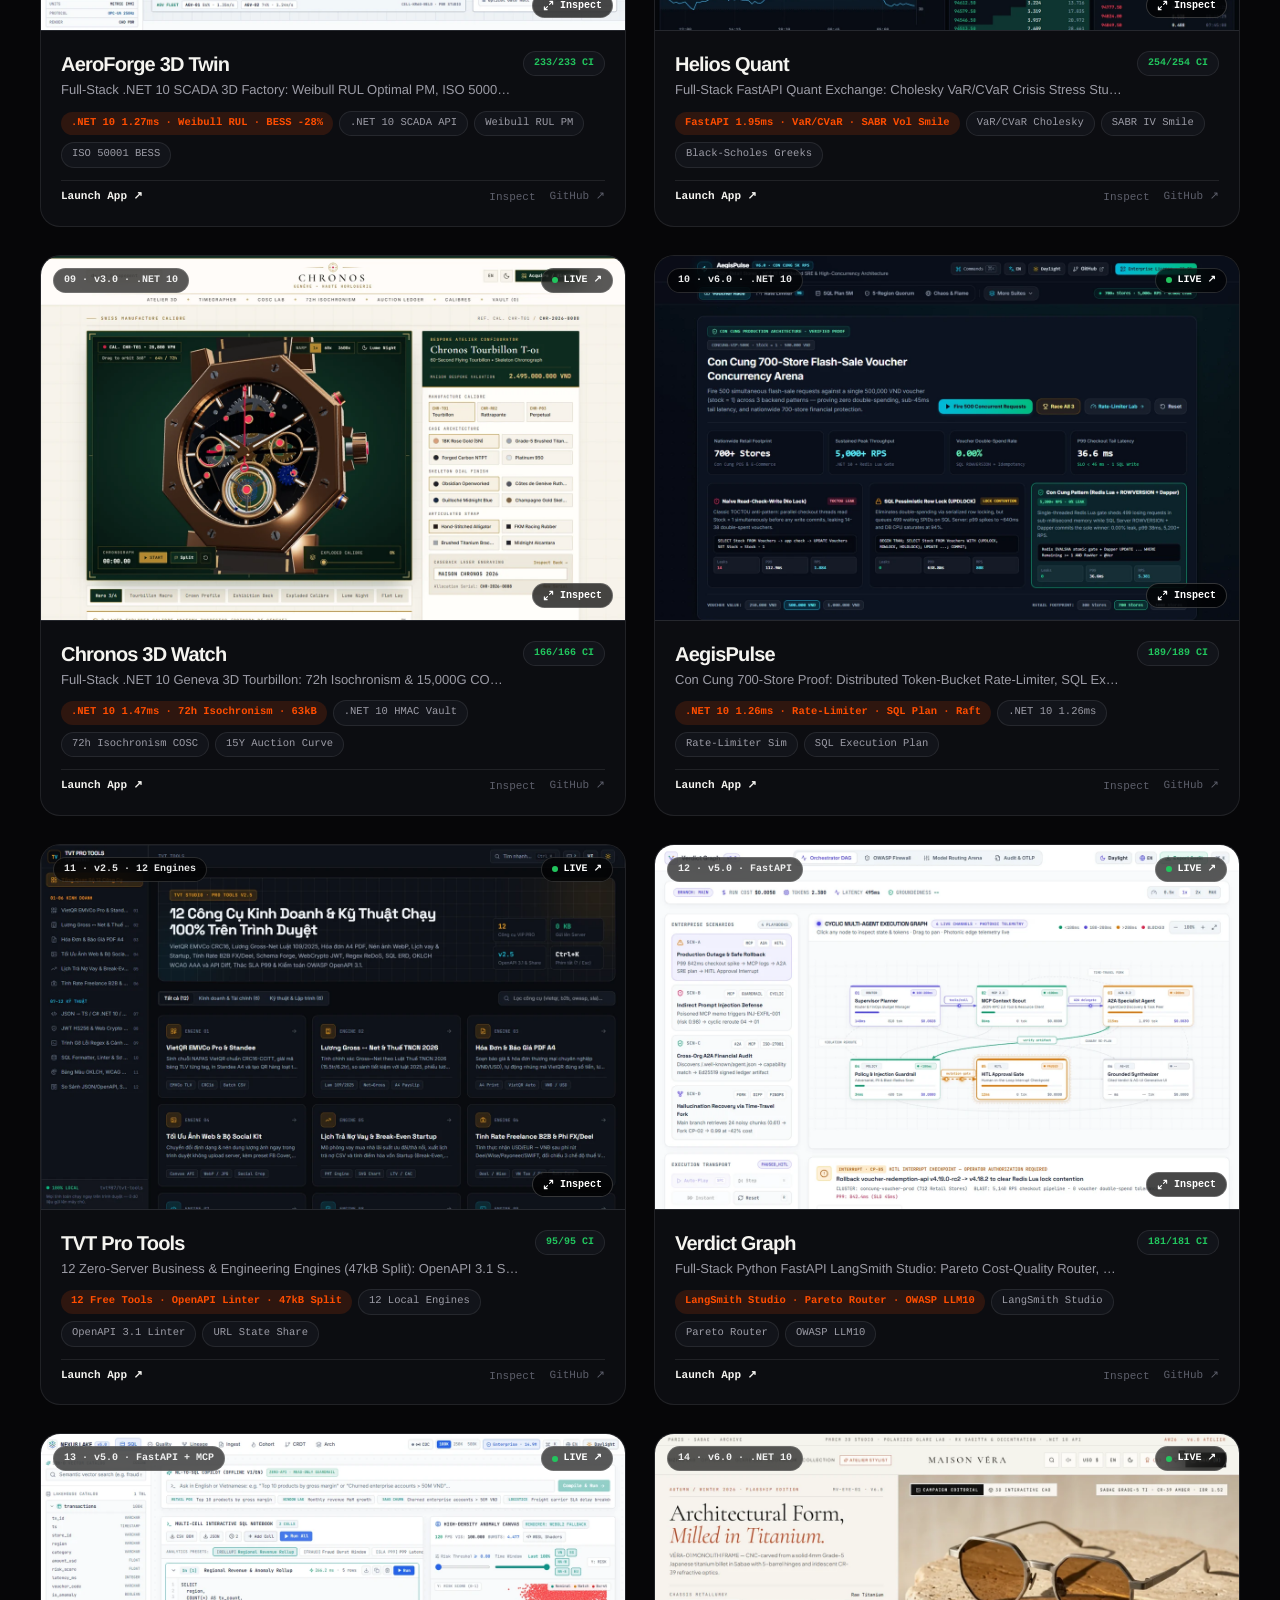
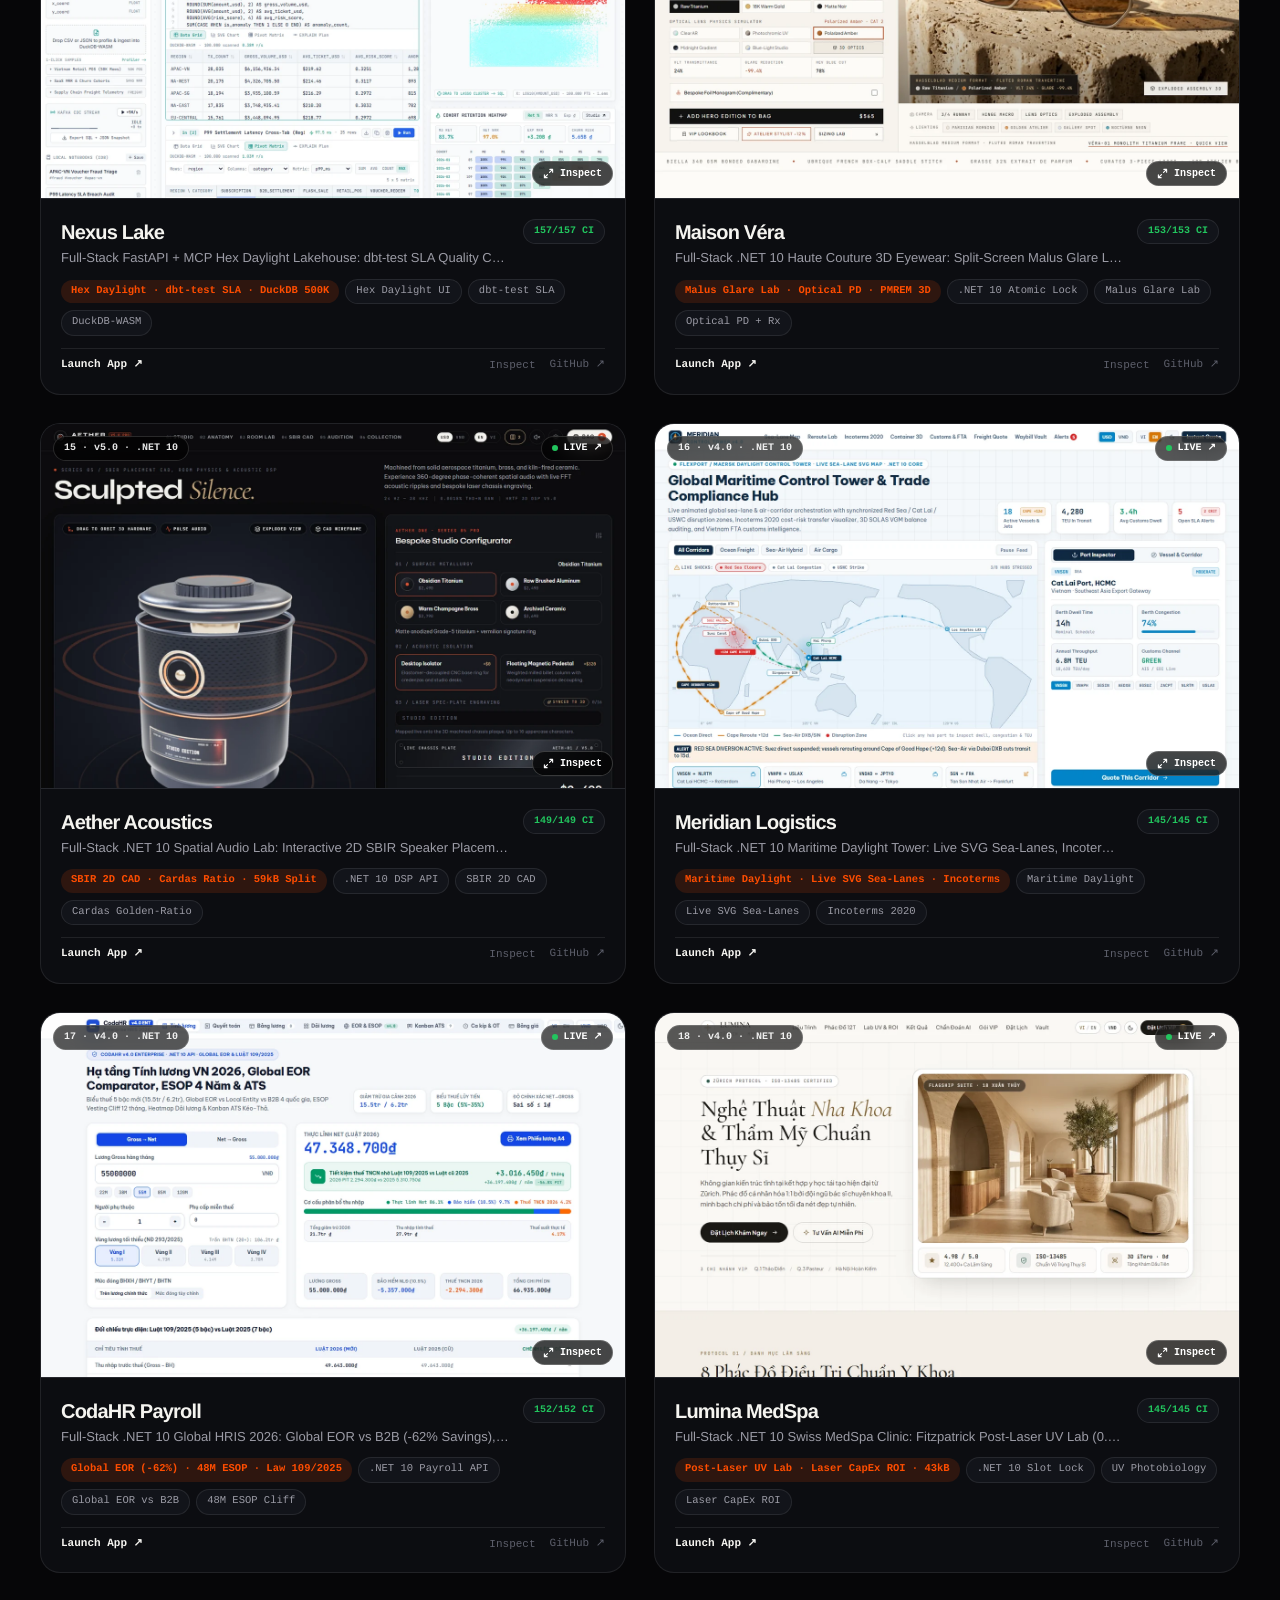
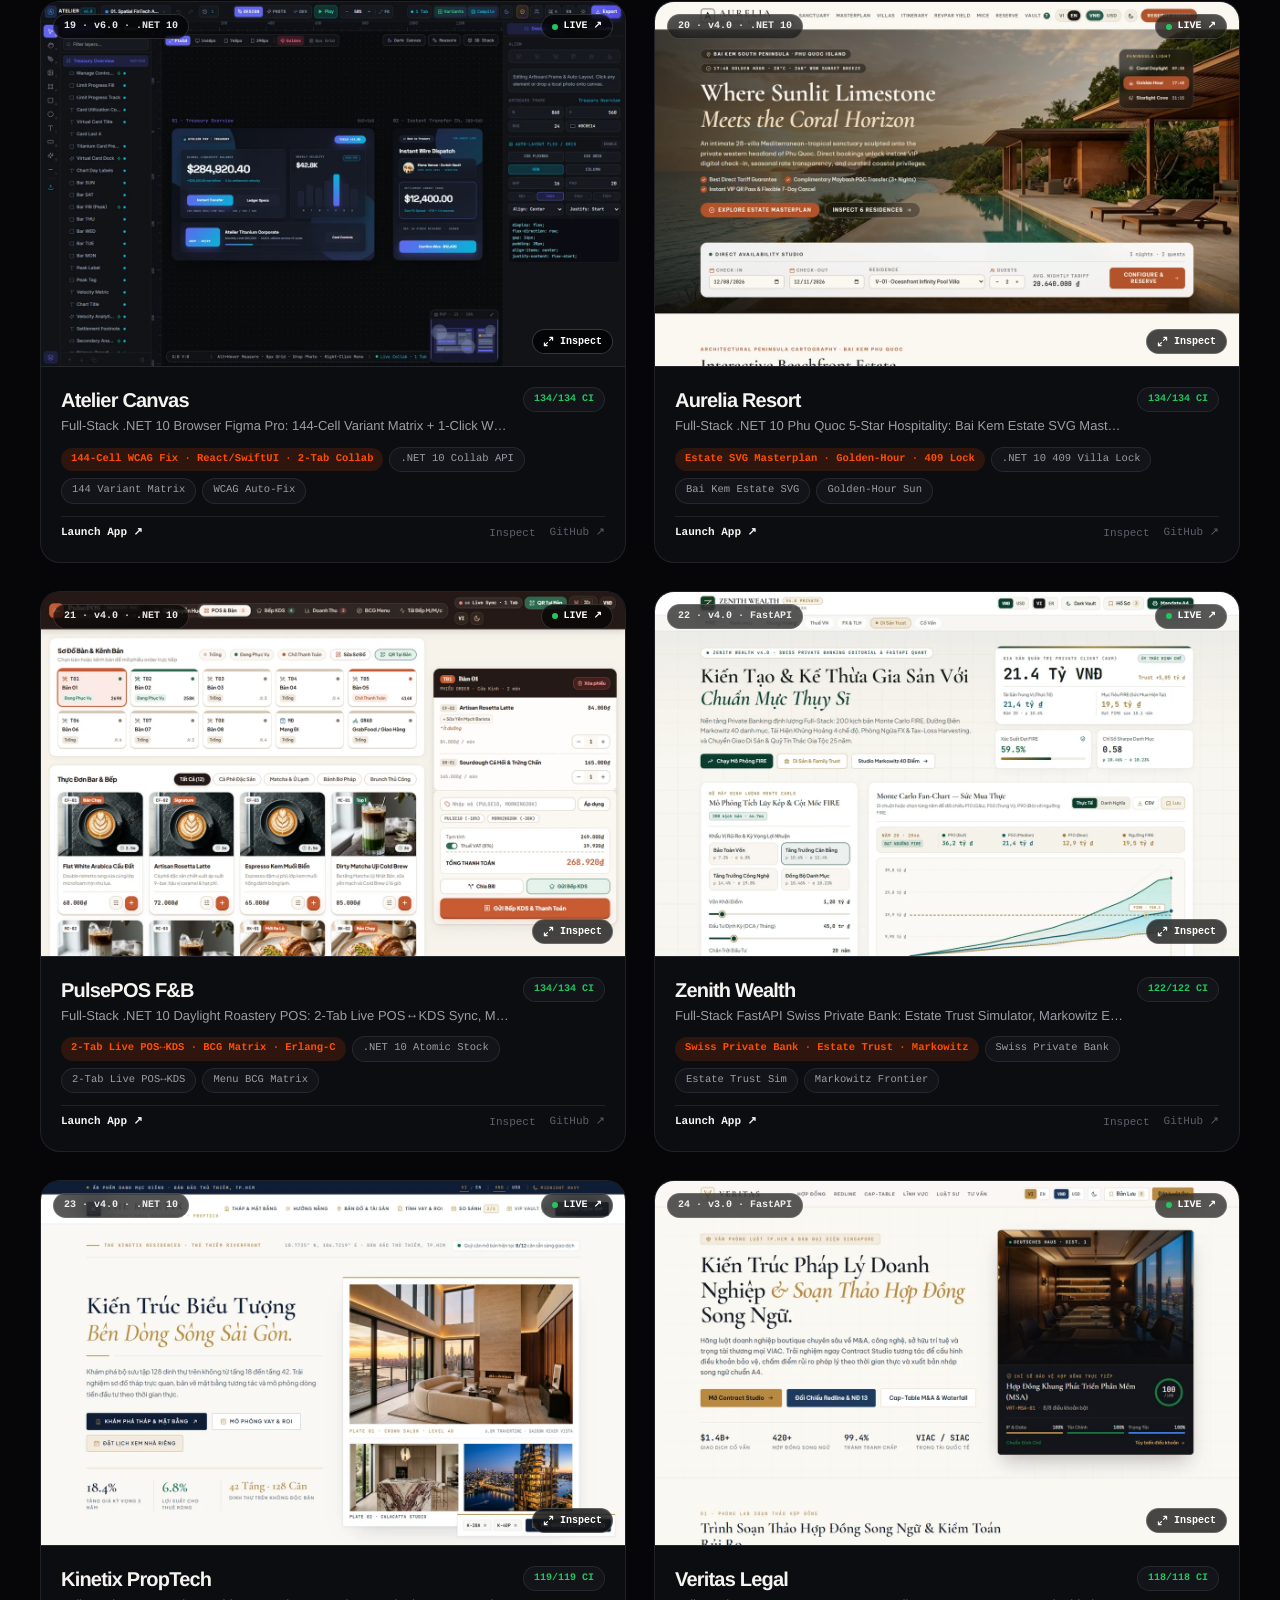
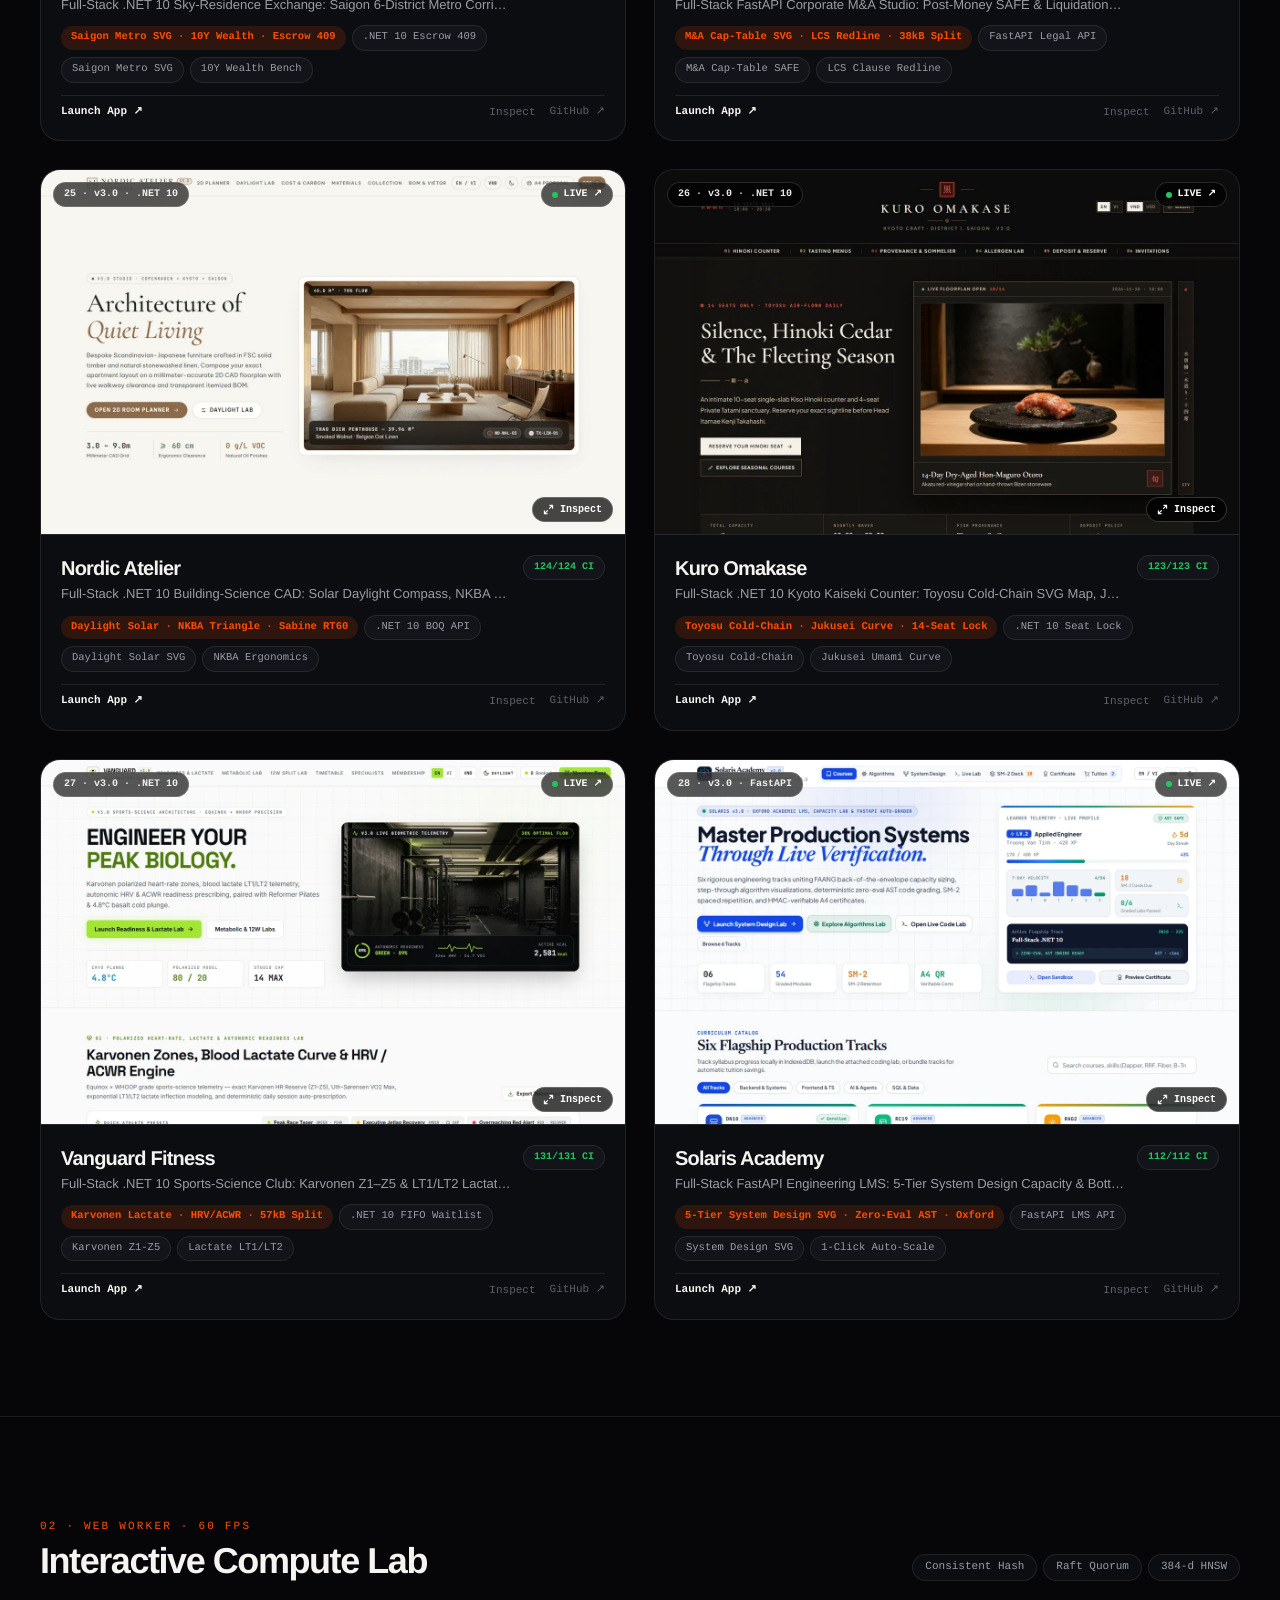
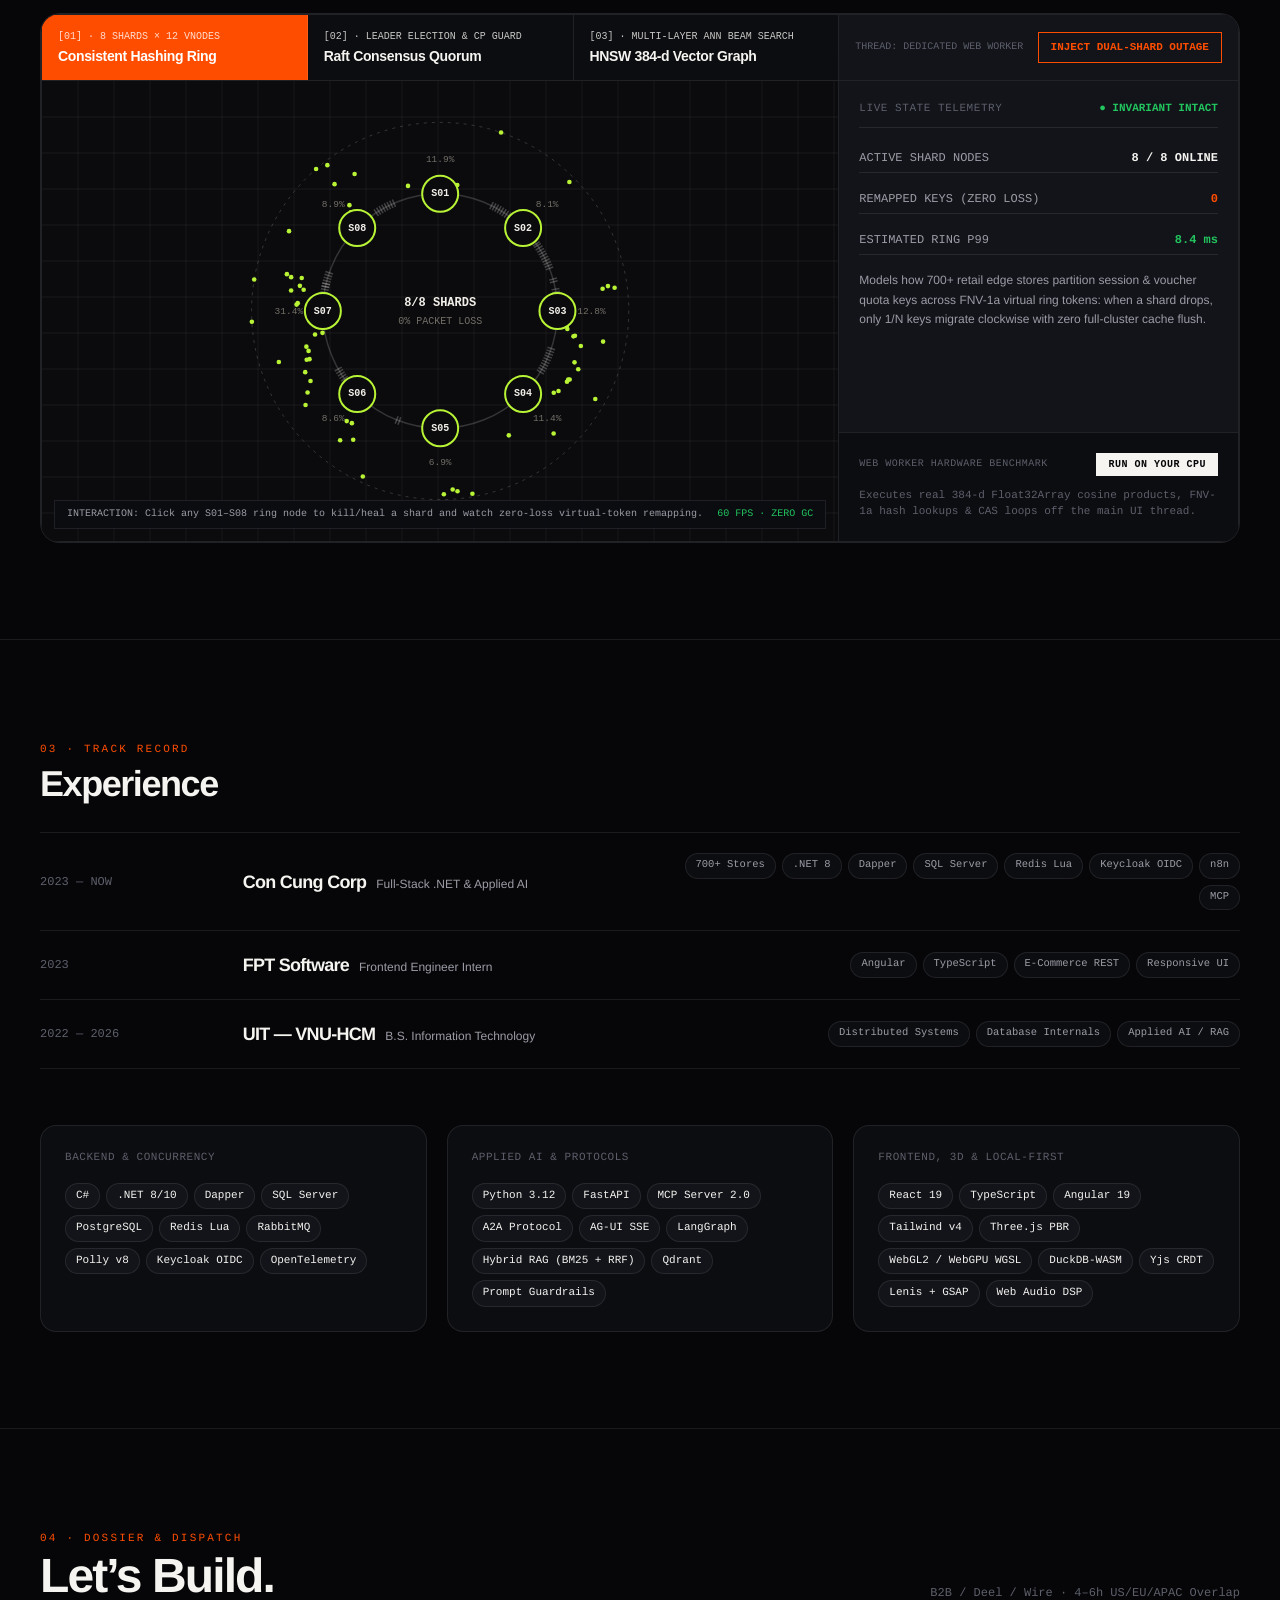
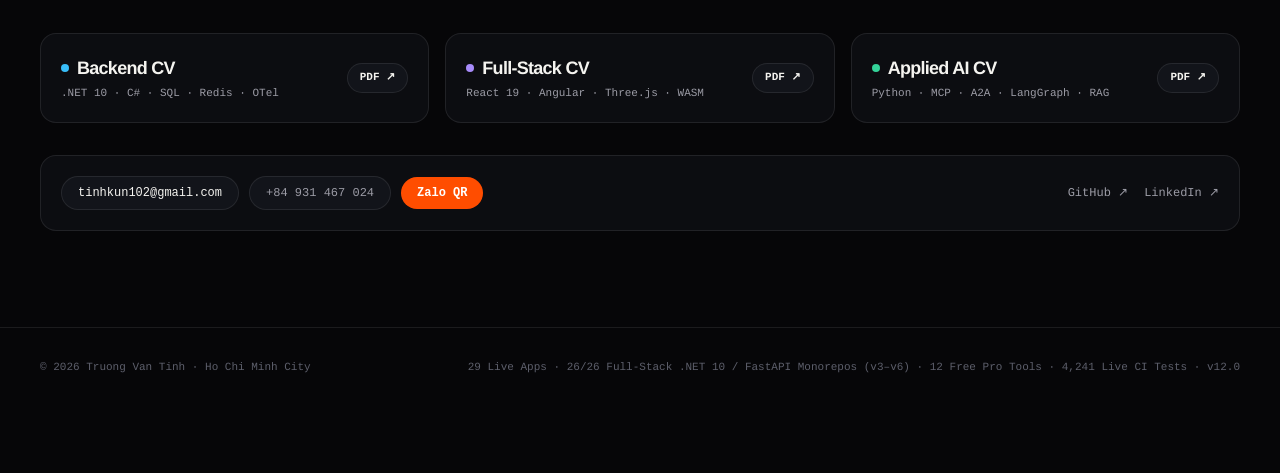
==== commit c03c16ff: "deploy(v12.0): final Wave 4 Elite v4.0 sync (4,241 live CI tests, 26/26 v3-v6 monorepos & 2026-11-28" ====
--- a/index.html
+++ b/index.html
@@ -50,10 +50,10 @@
         ]
       }
     </script>
-    <script type="module" crossorigin src="./assets/index-BoDnuk-P.js"></script>
+    <script type="module" crossorigin src="./assets/index-BAhd26mD.js"></script>
     <link rel="modulepreload" crossorigin href="./assets/react-DxdQDRP7.js">
     <link rel="modulepreload" crossorigin href="./assets/motion-Cwj57GQ2.js">
-    <link rel="modulepreload" crossorigin href="./assets/data-CkOOQkX8.js">
+    <link rel="modulepreload" crossorigin href="./assets/data-B48uAYmO.js">
     <link rel="stylesheet" crossorigin href="./assets/index-B07RmmpI.css">
   </head>
   <body>
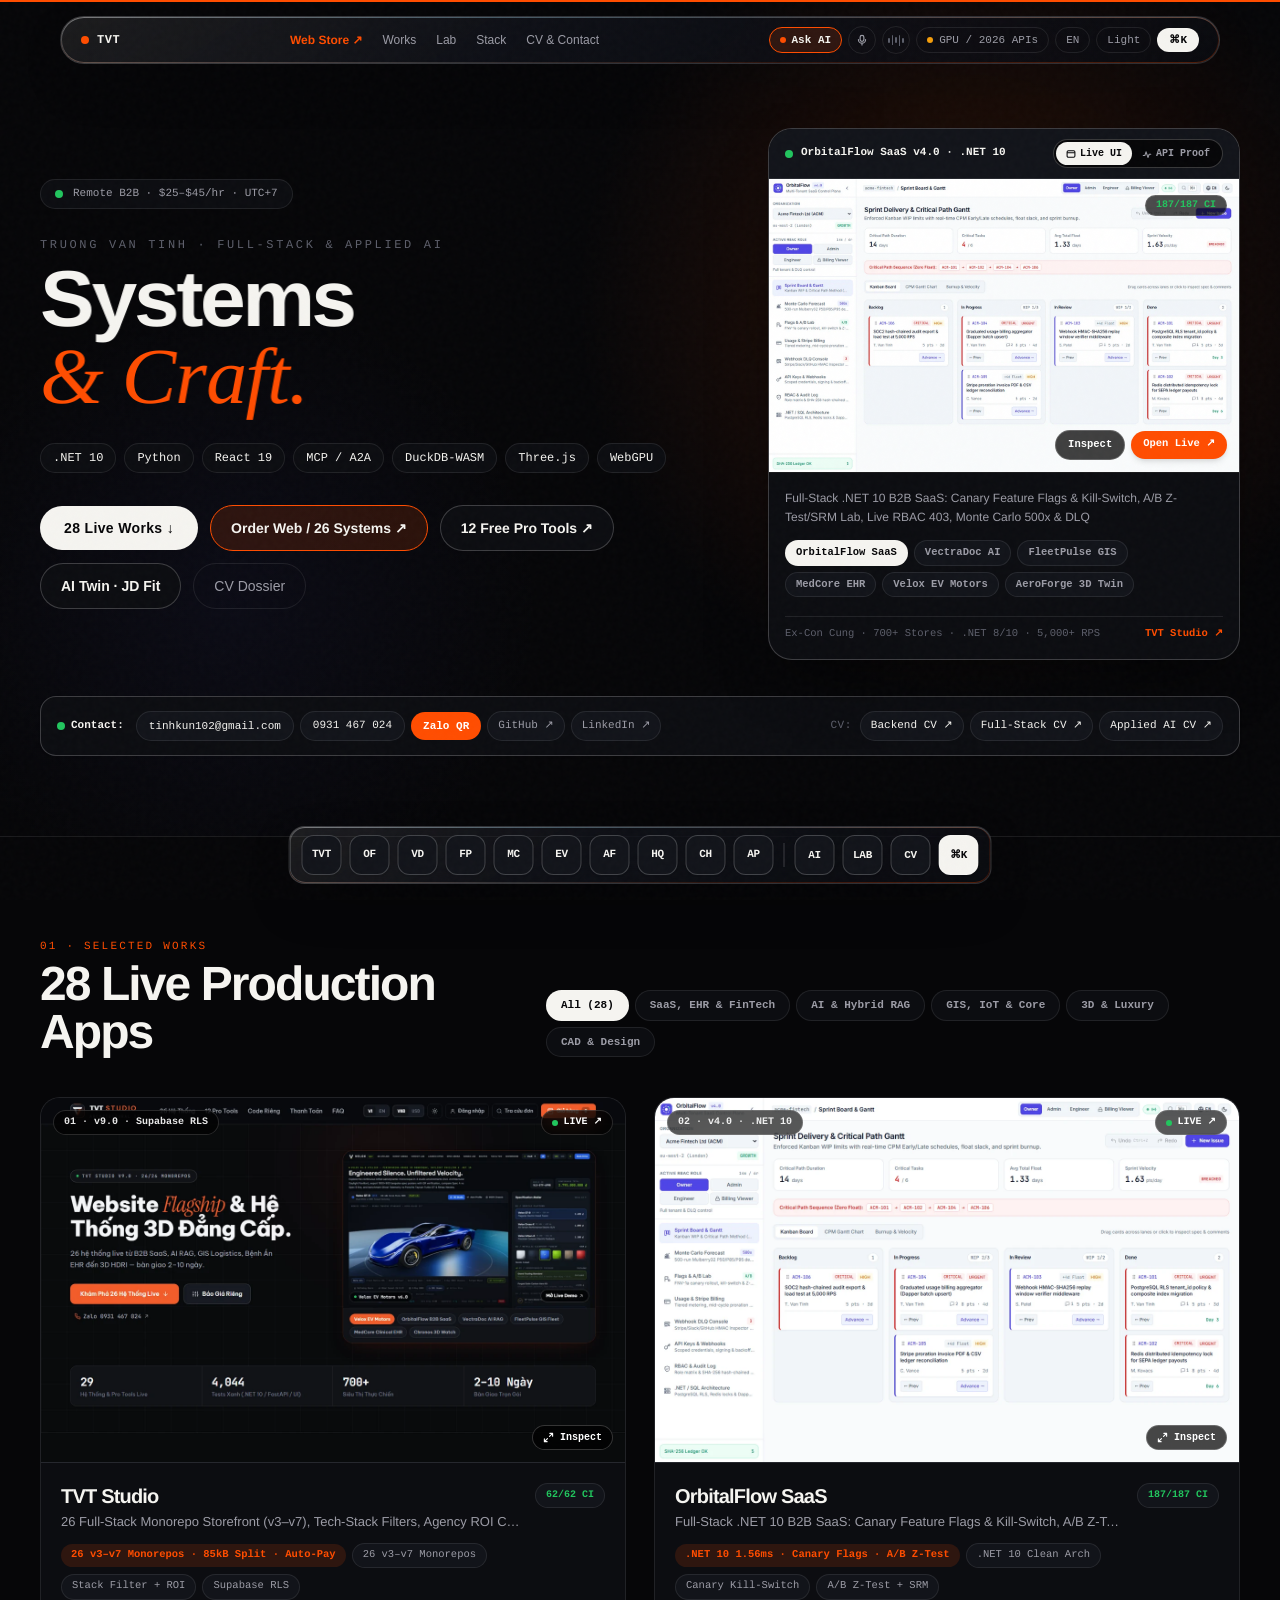
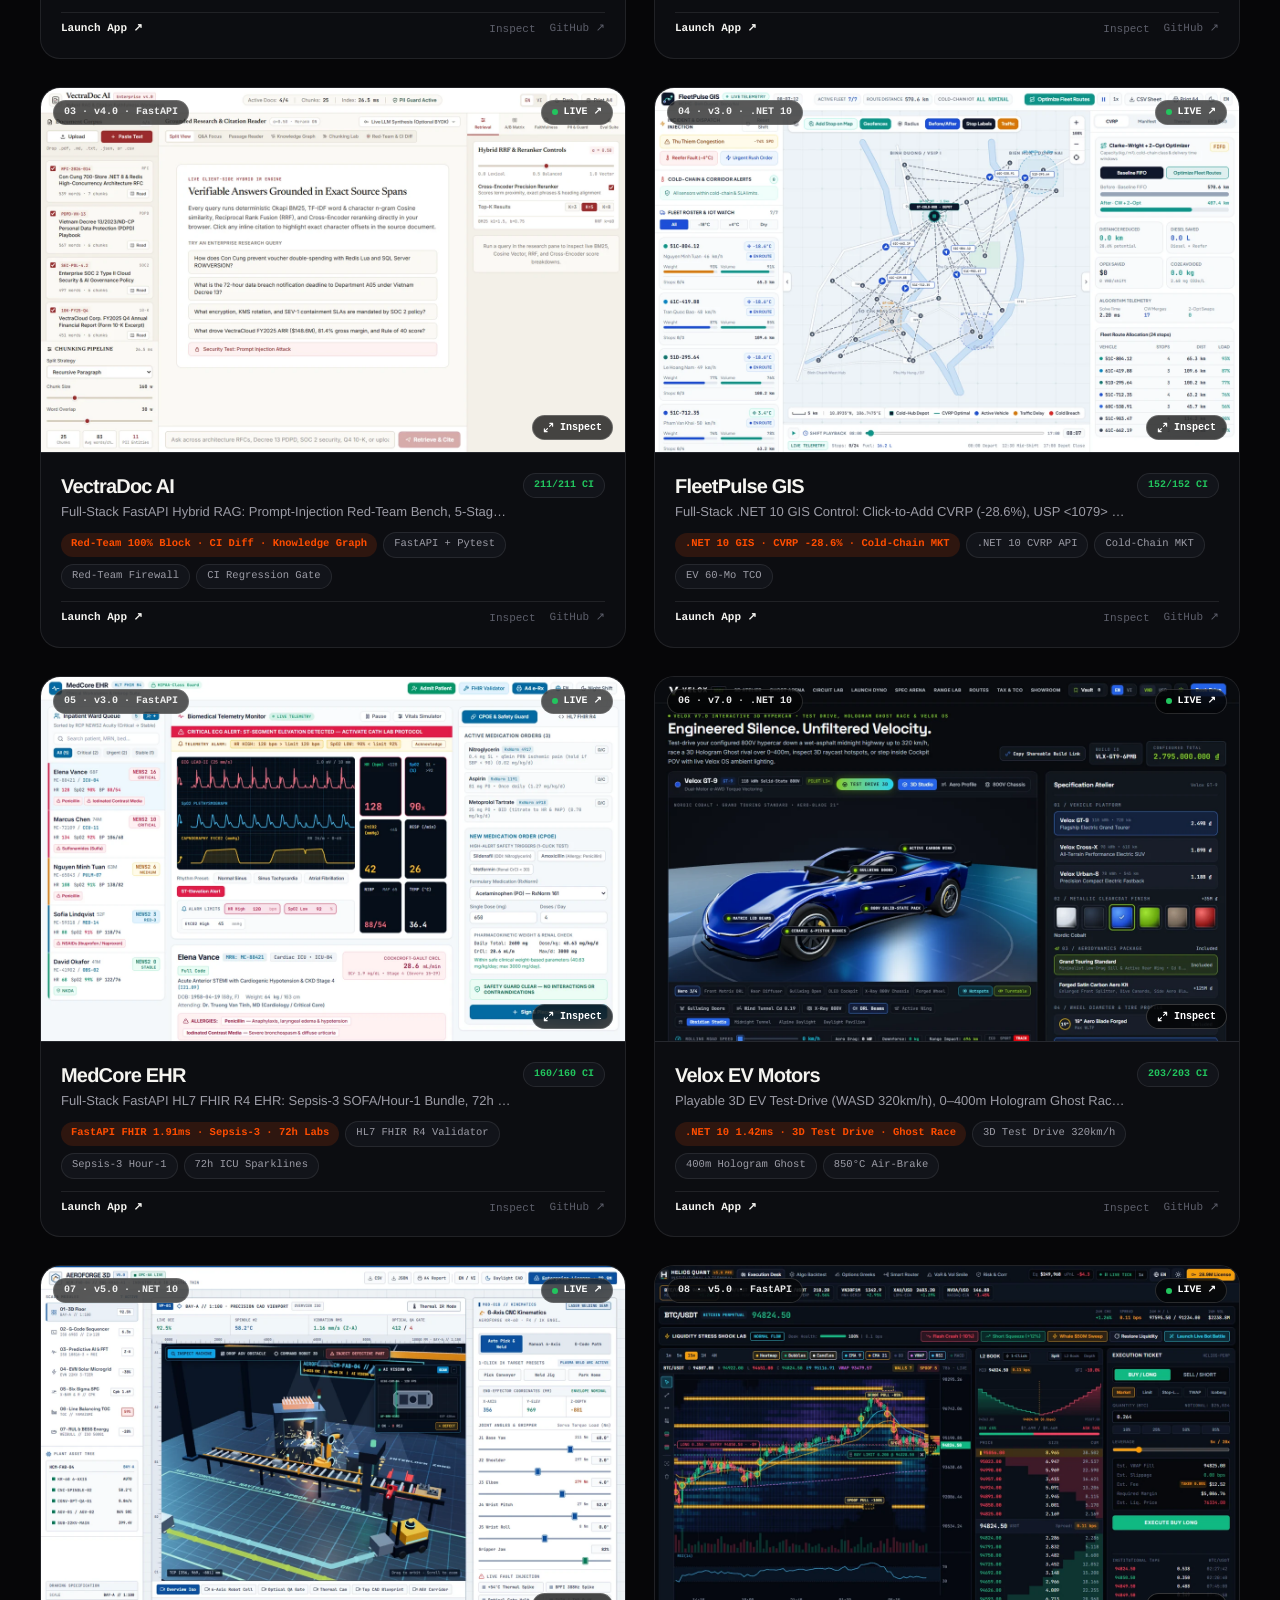
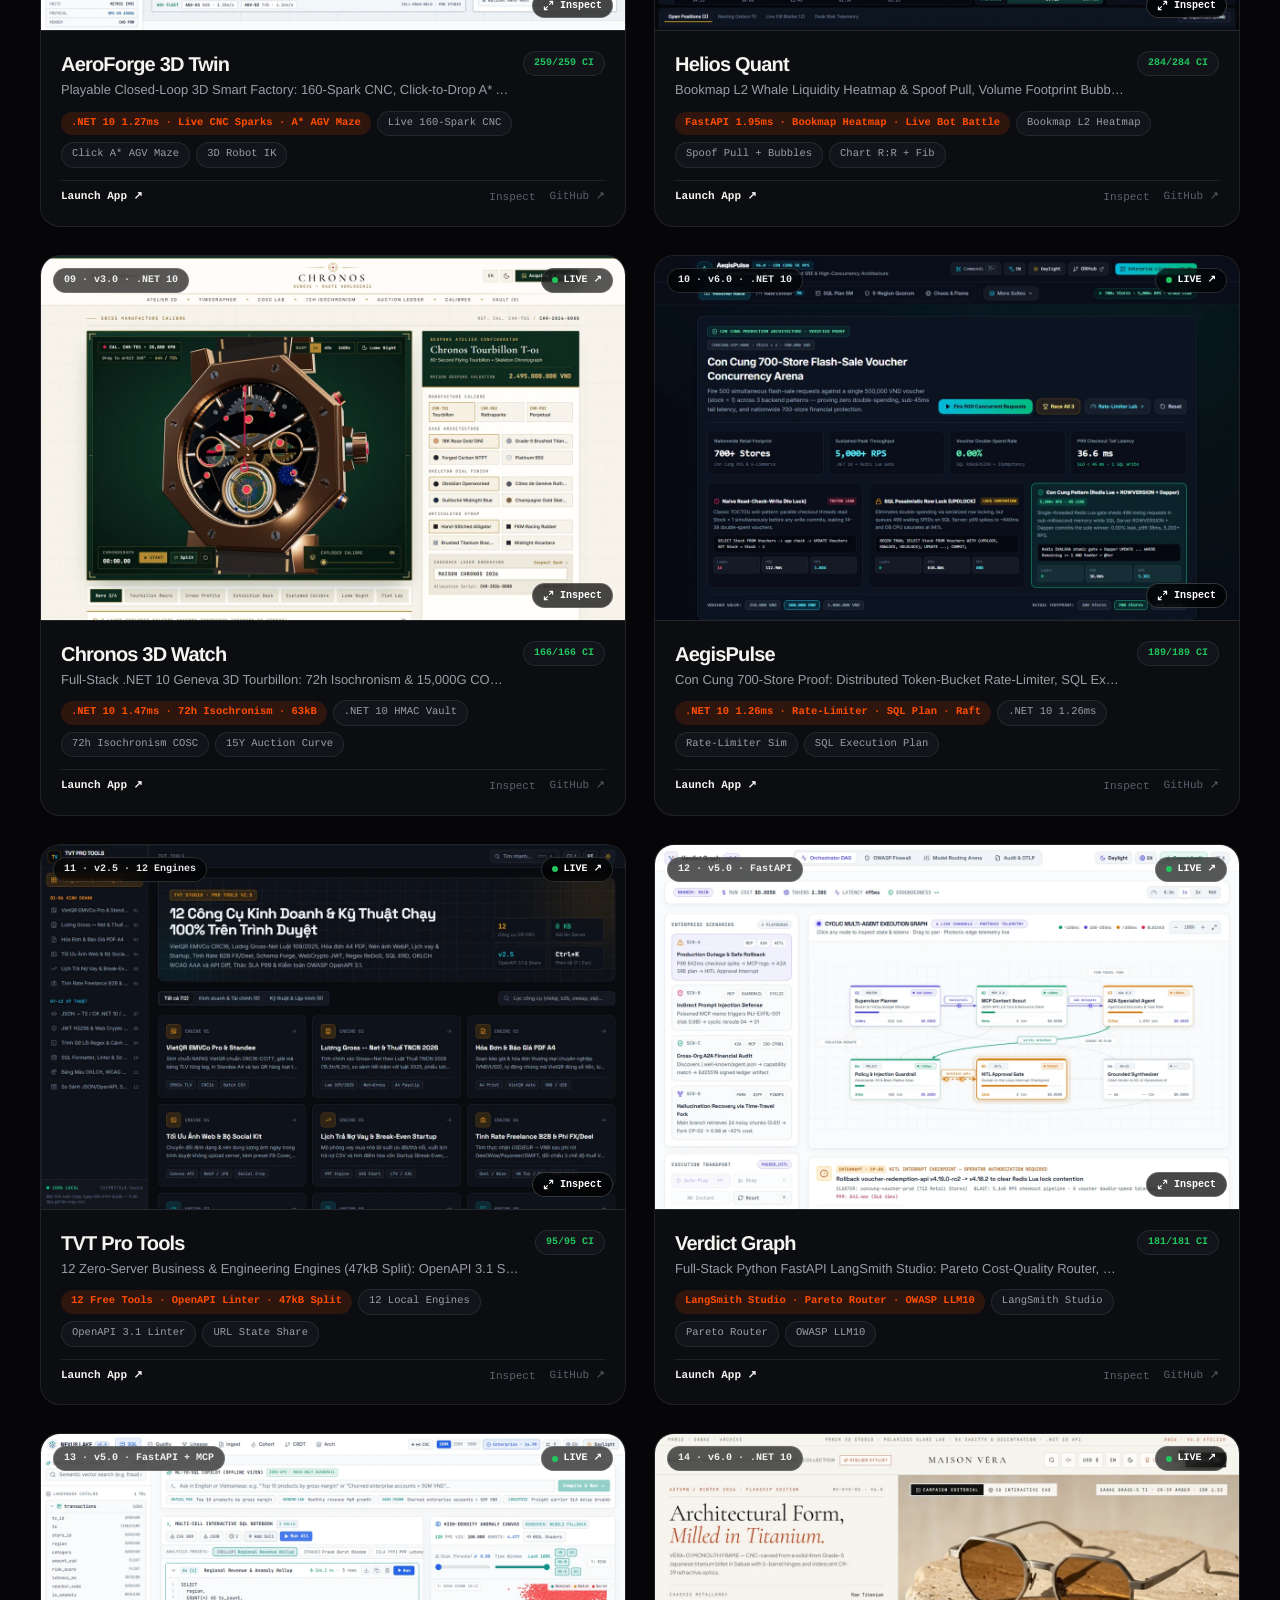
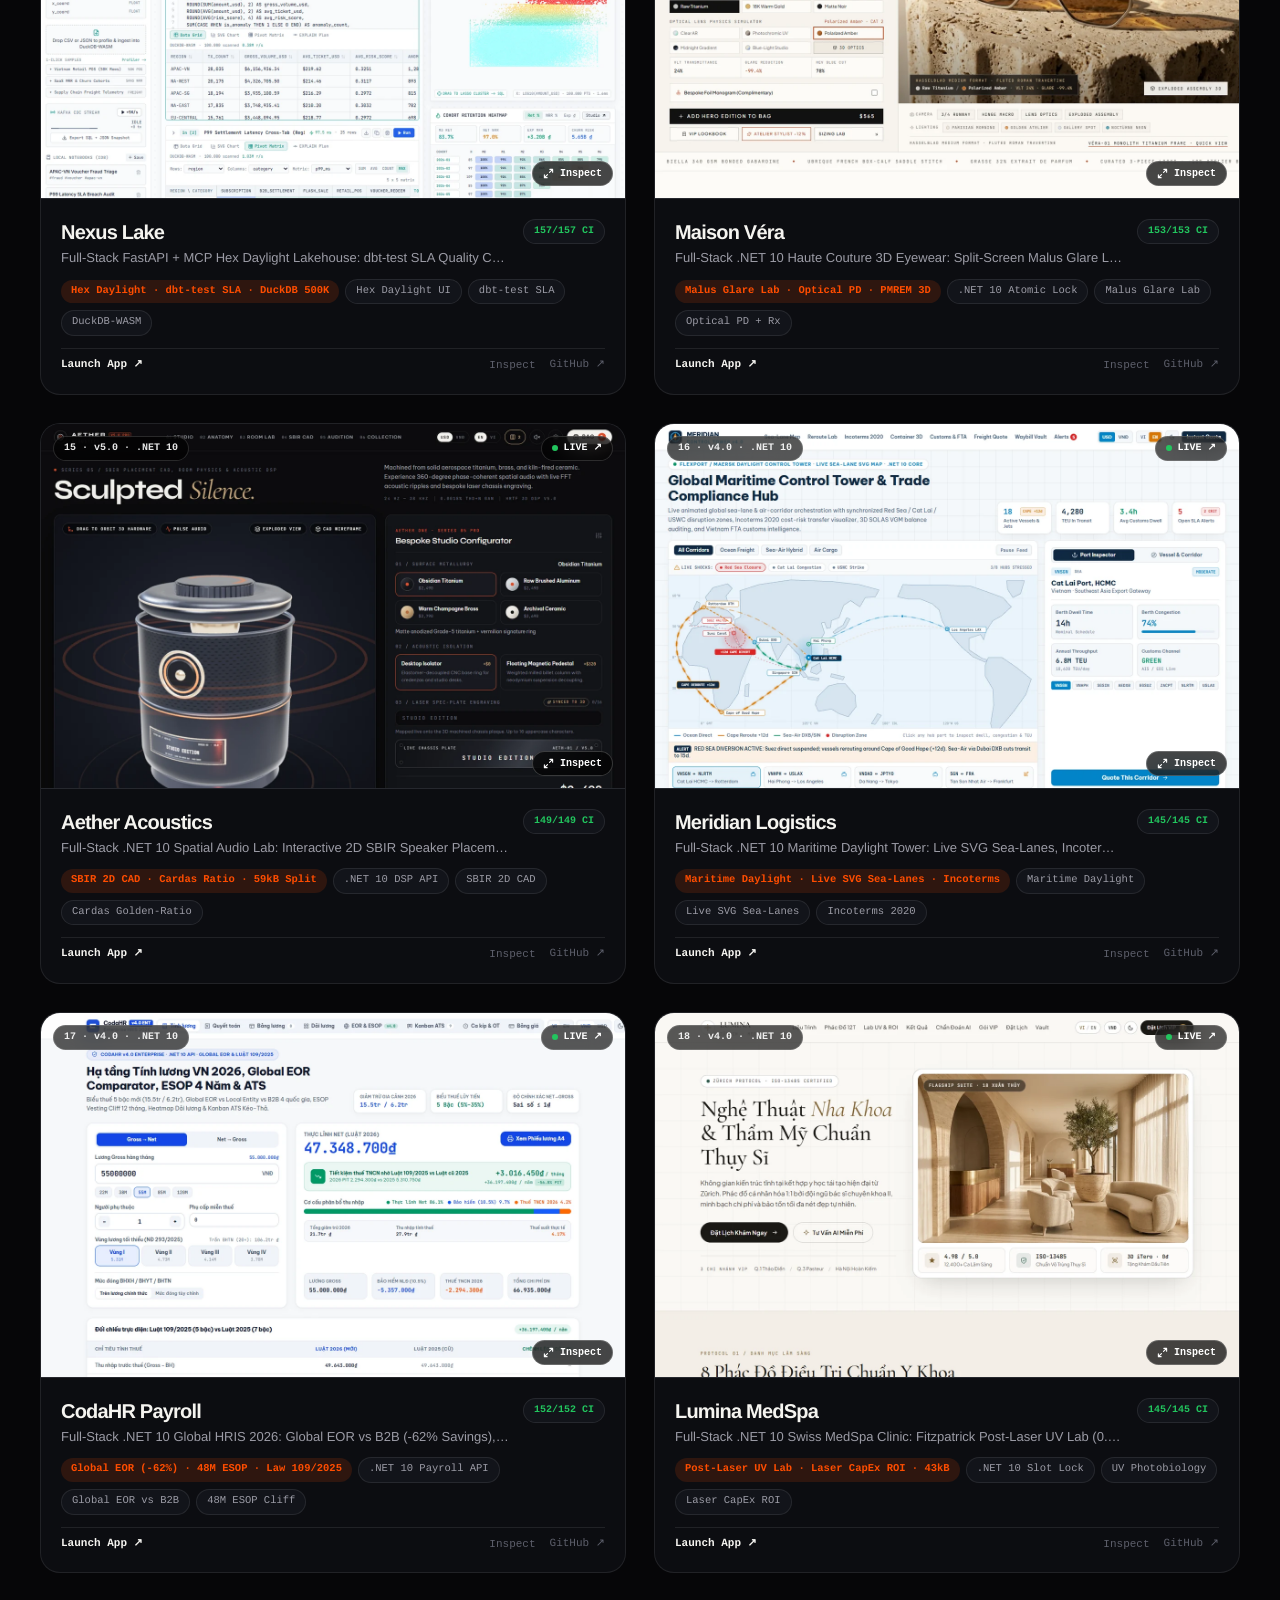
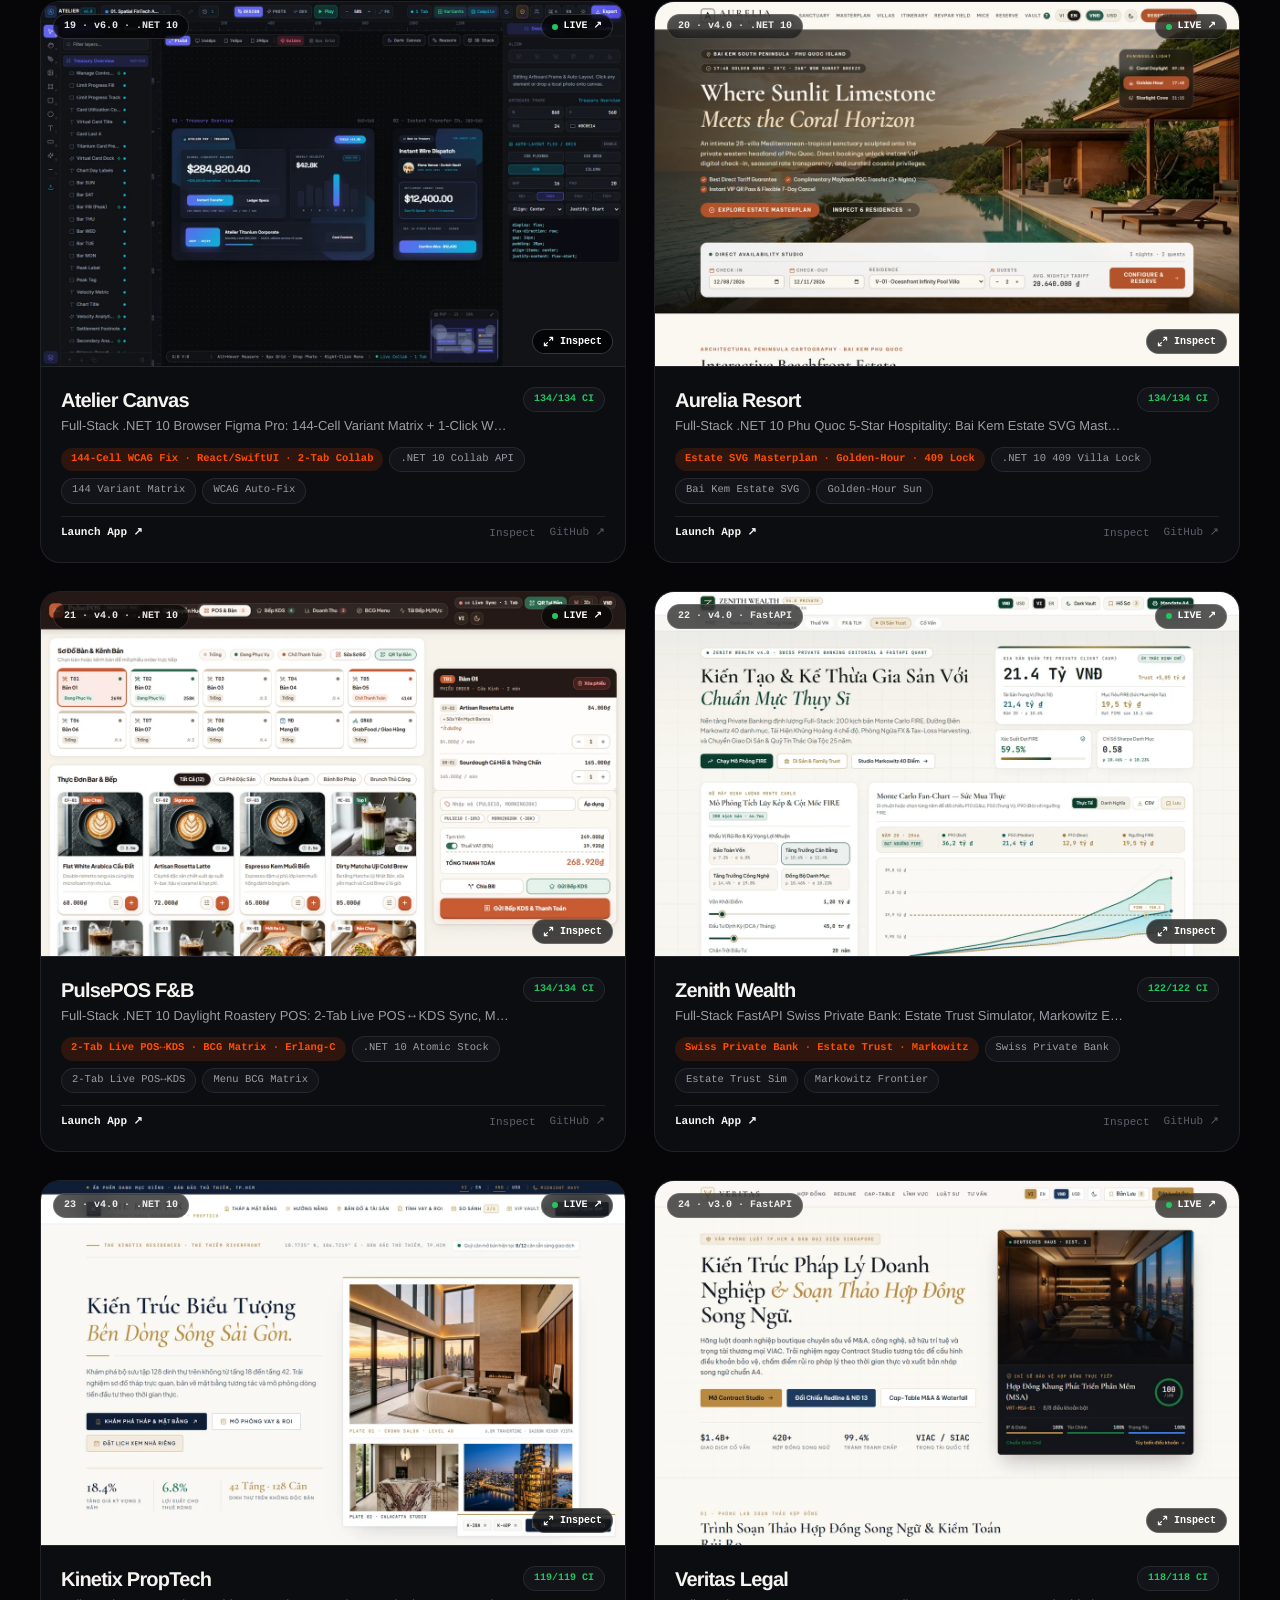
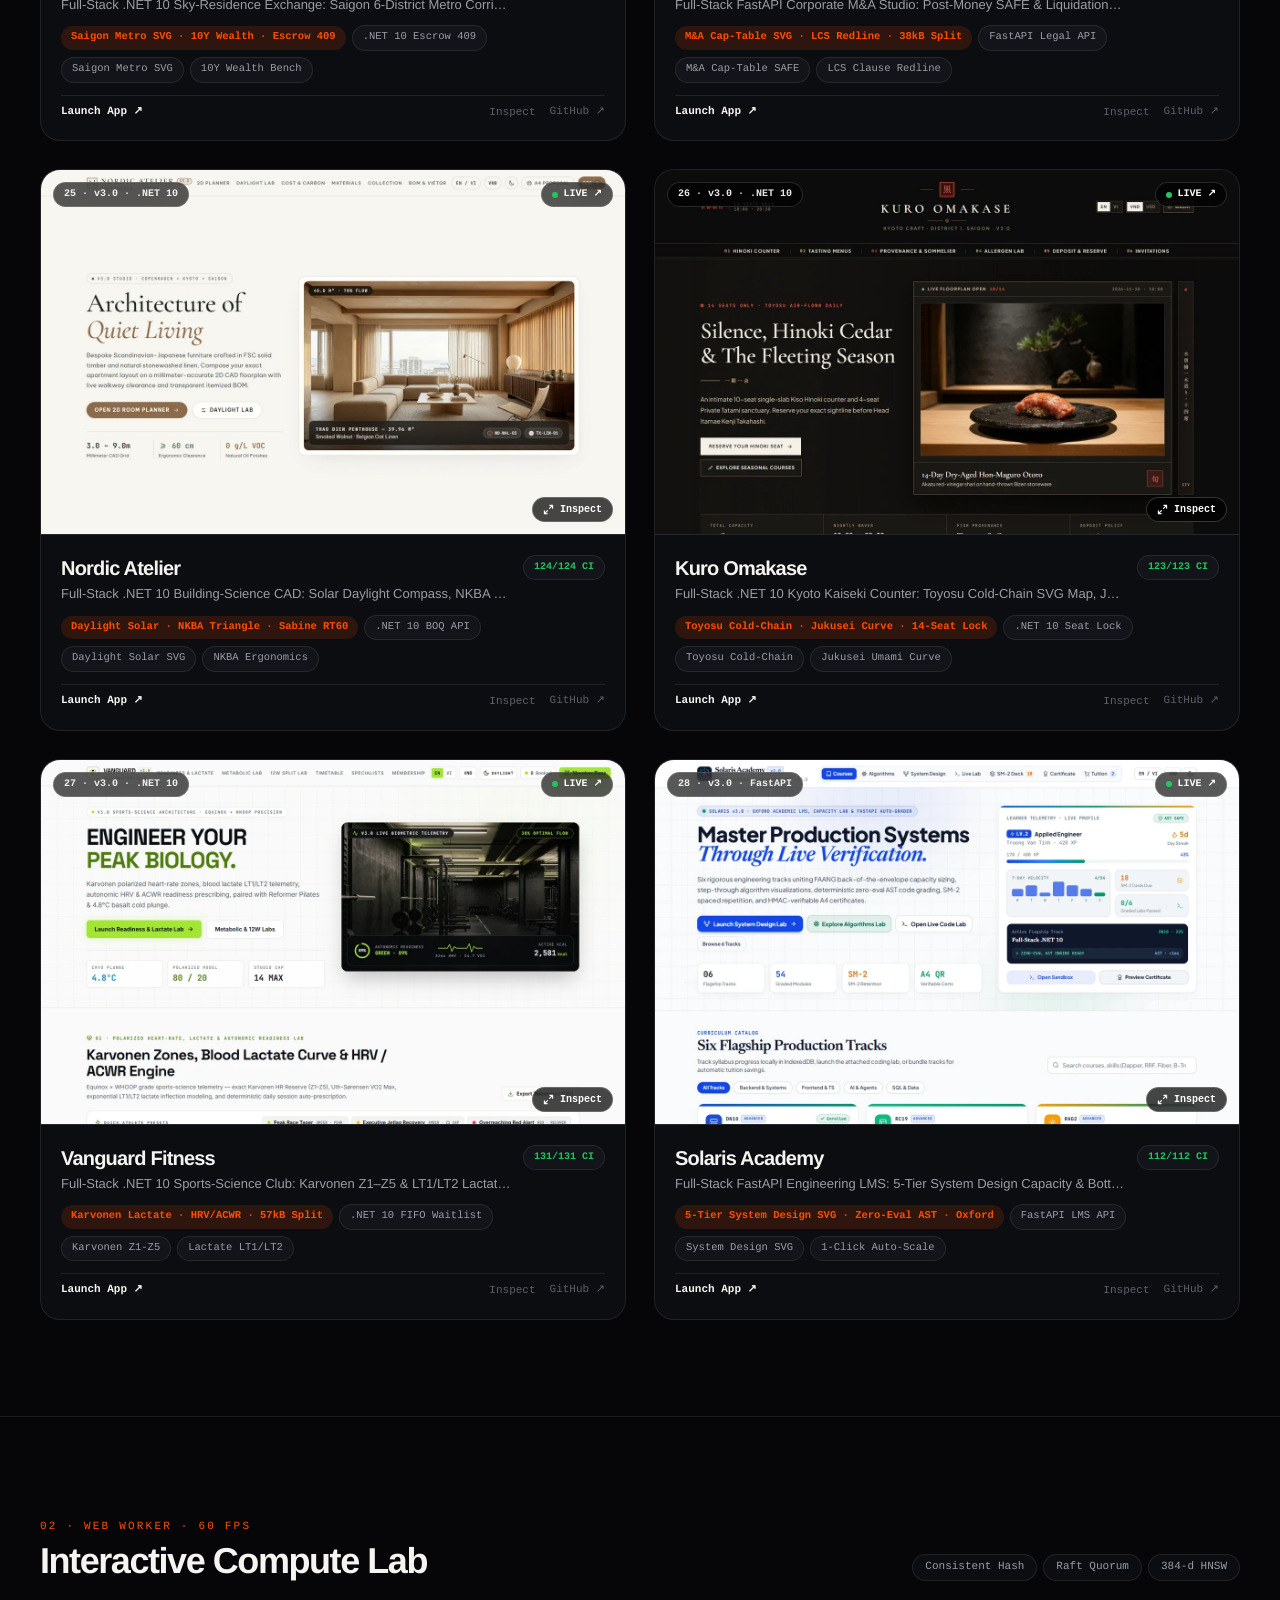
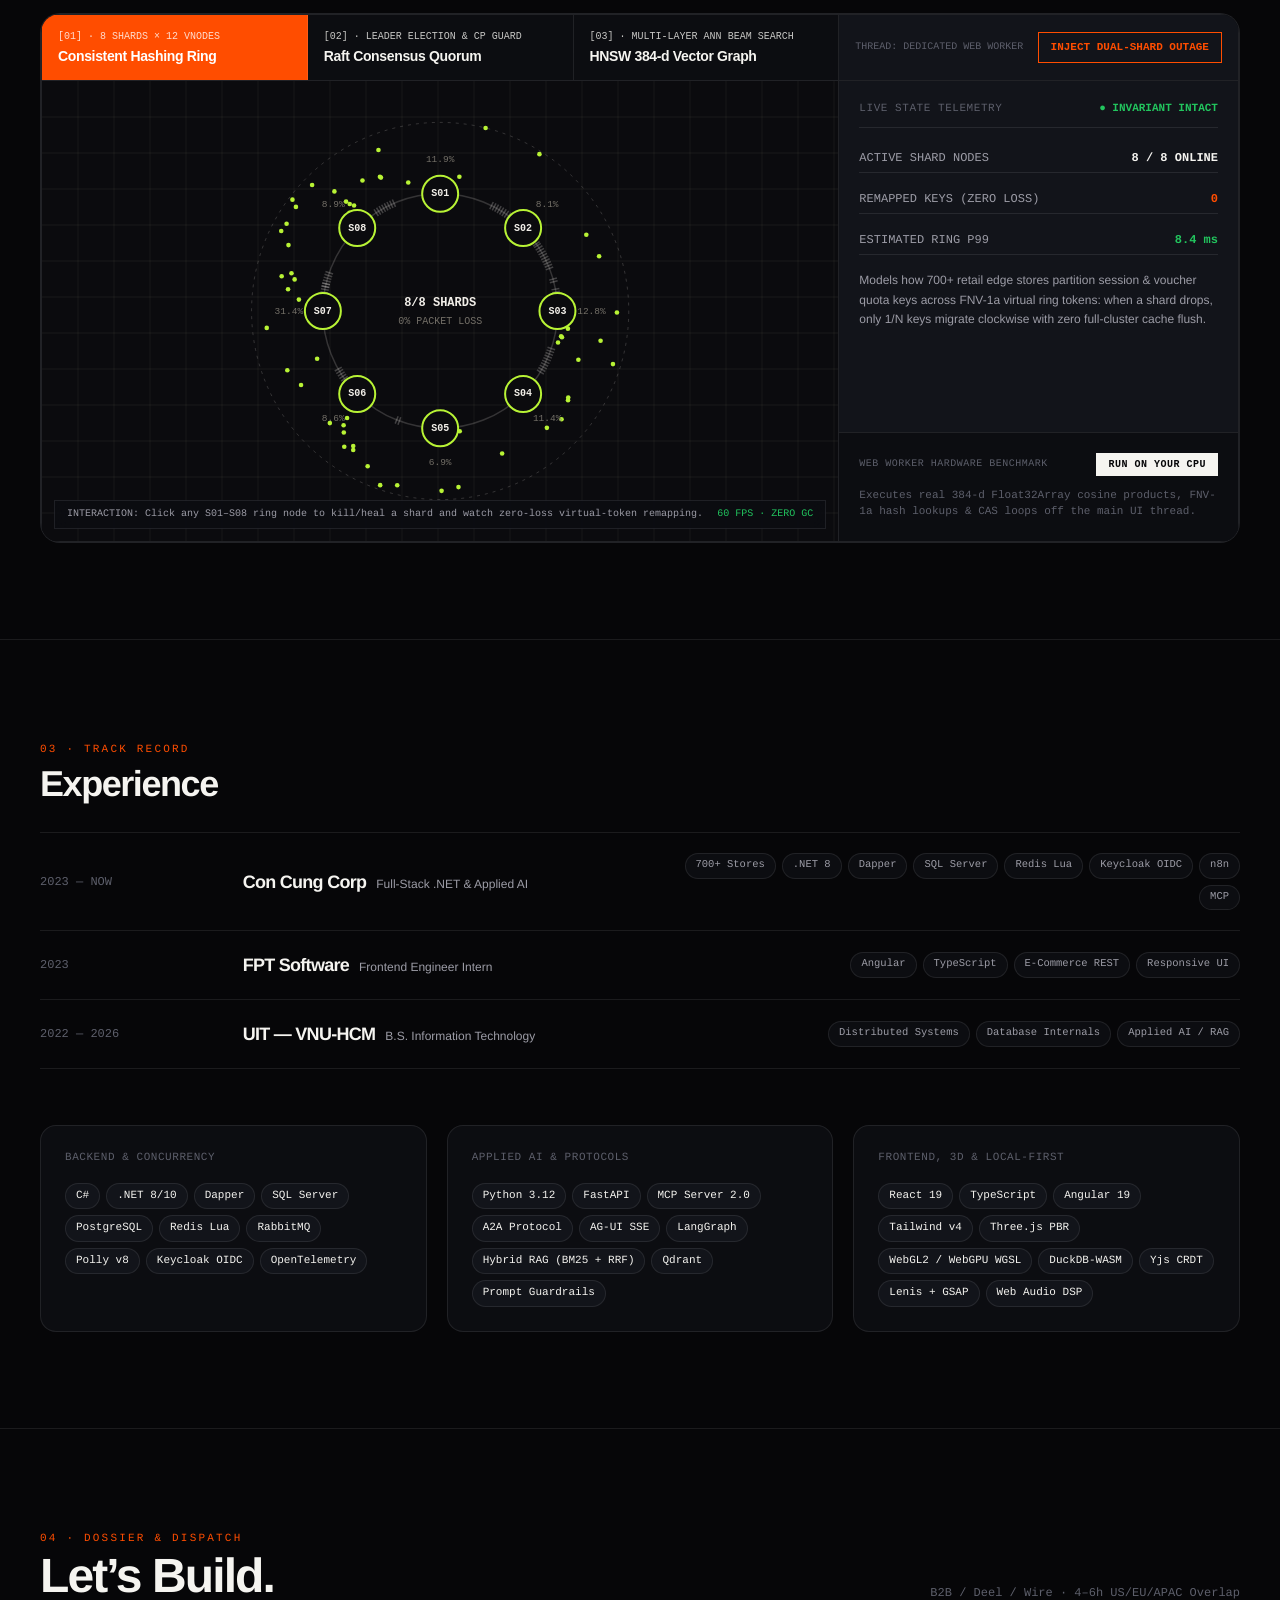
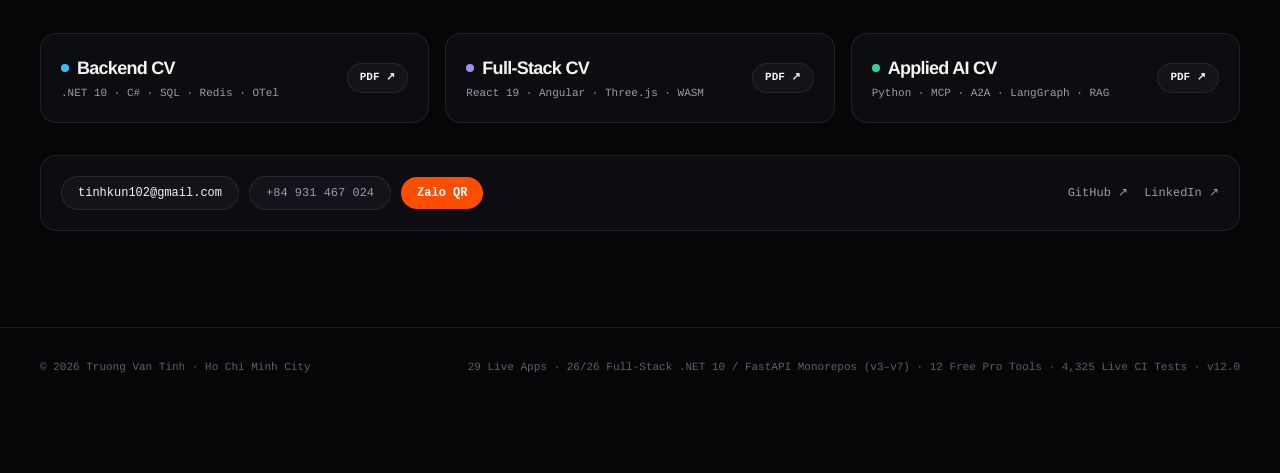
==== commit 710506bd: "deploy(v12.0): publish Velox v7.0, AeroForge v5.0, Helios v5.0, 4,325 CI & CVs" ====
--- a/index.html
+++ b/index.html
@@ -50,10 +50,10 @@
         ]
       }
     </script>
-    <script type="module" crossorigin src="./assets/index-BAhd26mD.js"></script>
+    <script type="module" crossorigin src="./assets/index-DgfHH5k9.js"></script>
     <link rel="modulepreload" crossorigin href="./assets/react-DxdQDRP7.js">
     <link rel="modulepreload" crossorigin href="./assets/motion-Cwj57GQ2.js">
-    <link rel="modulepreload" crossorigin href="./assets/data-B48uAYmO.js">
+    <link rel="modulepreload" crossorigin href="./assets/data-CIP_Ao7y.js">
     <link rel="stylesheet" crossorigin href="./assets/index-B07RmmpI.css">
   </head>
   <body>
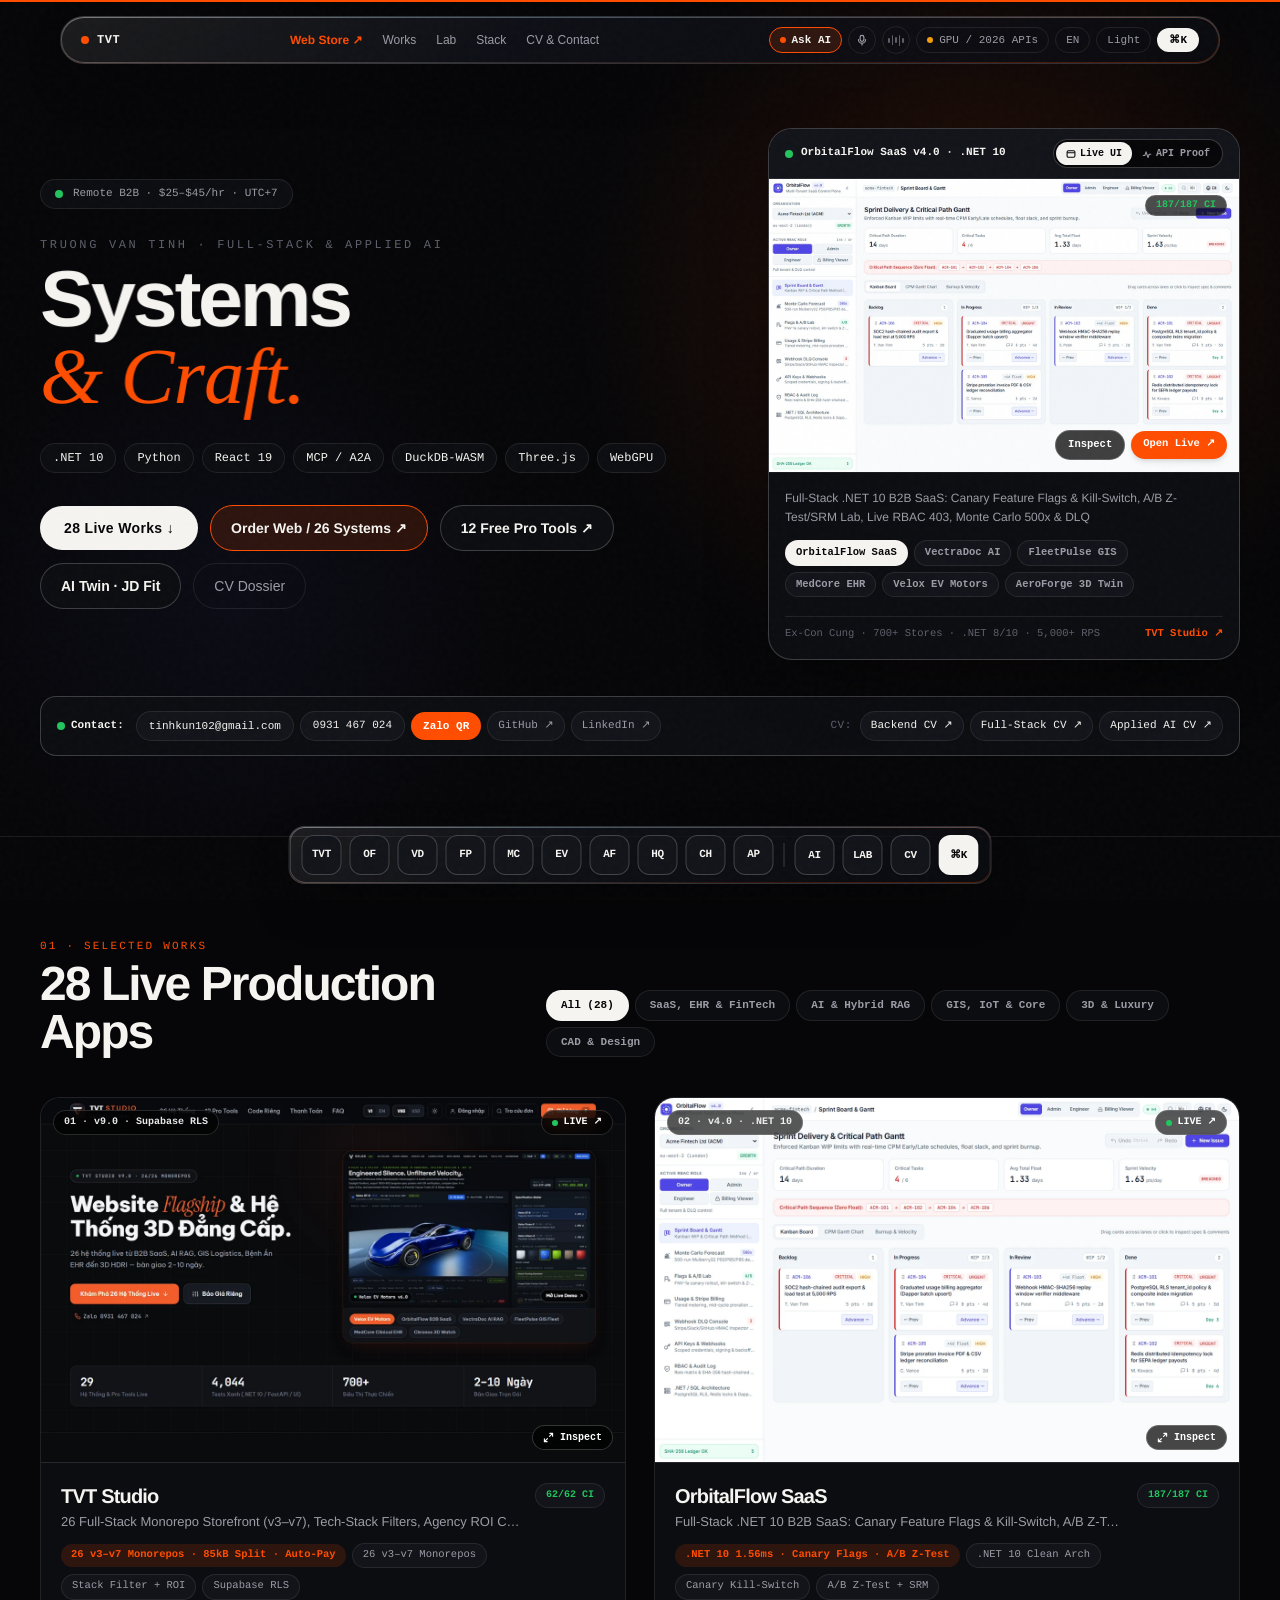
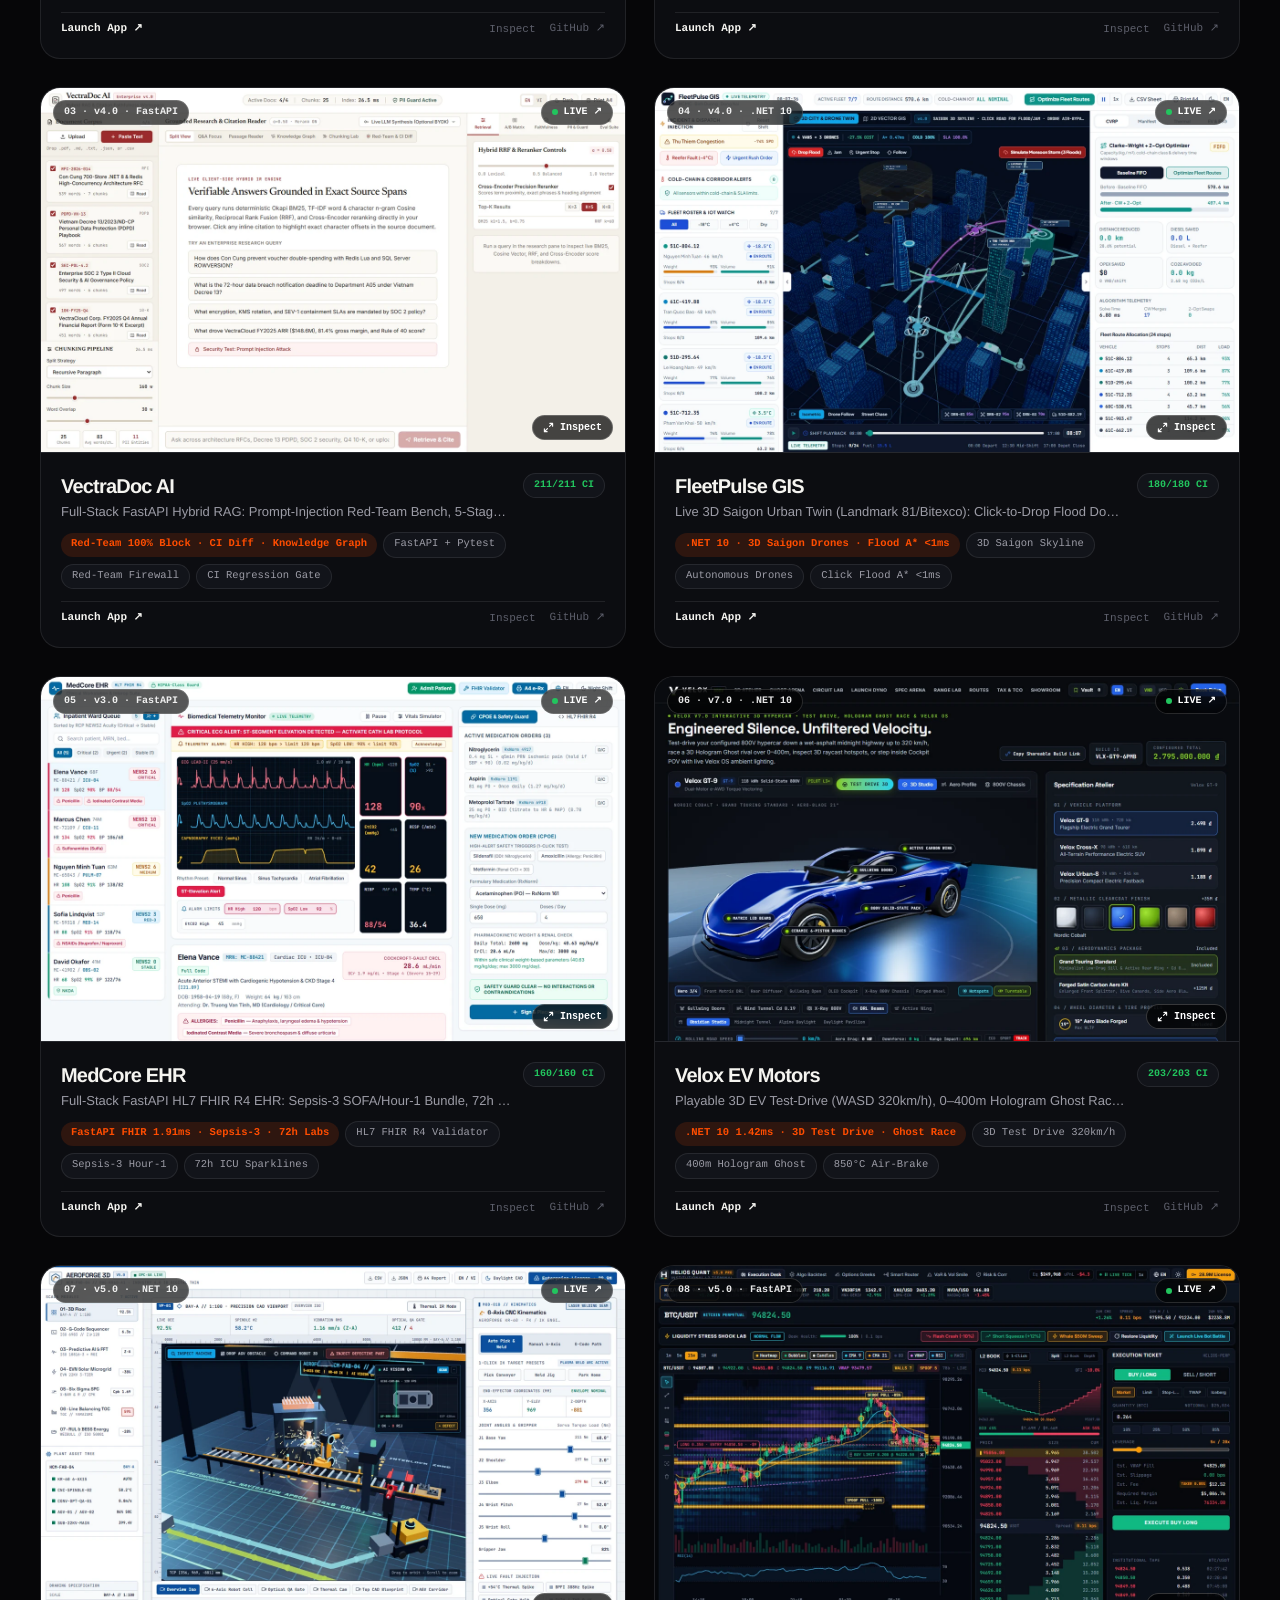
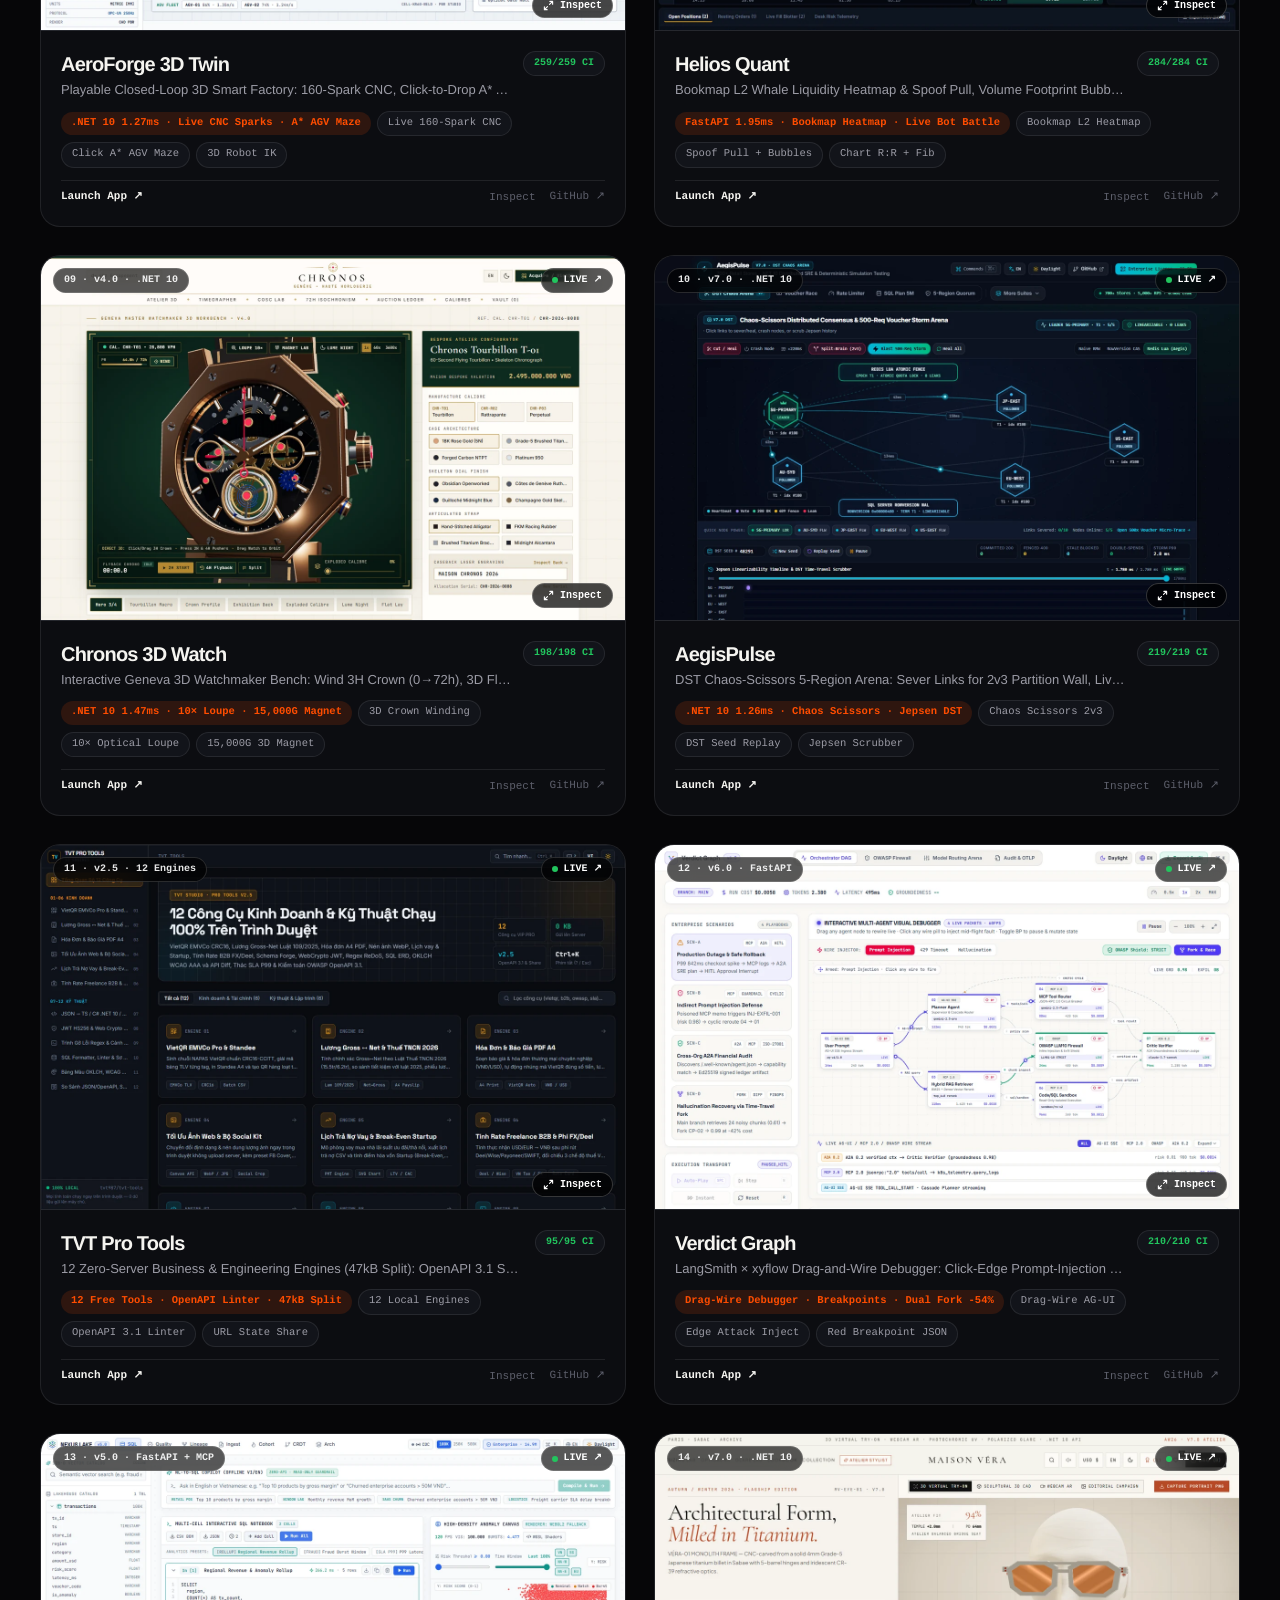
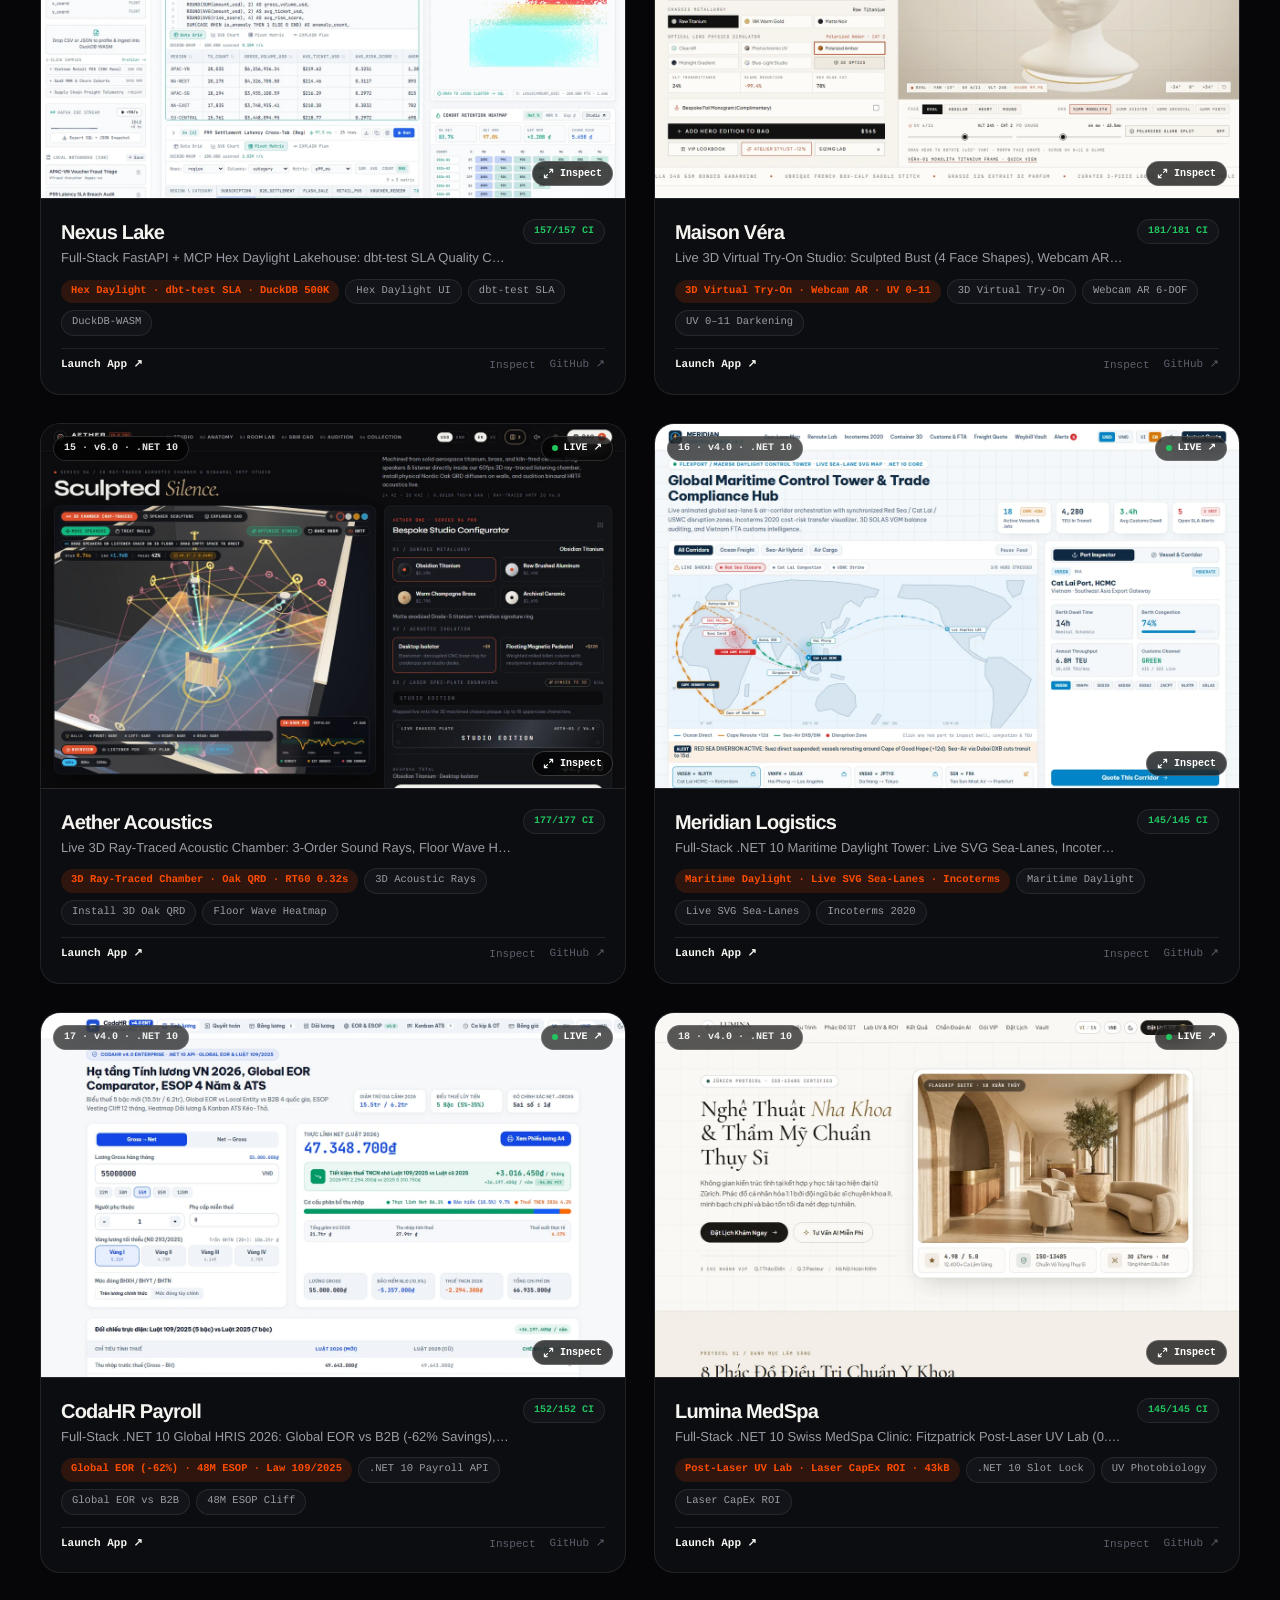
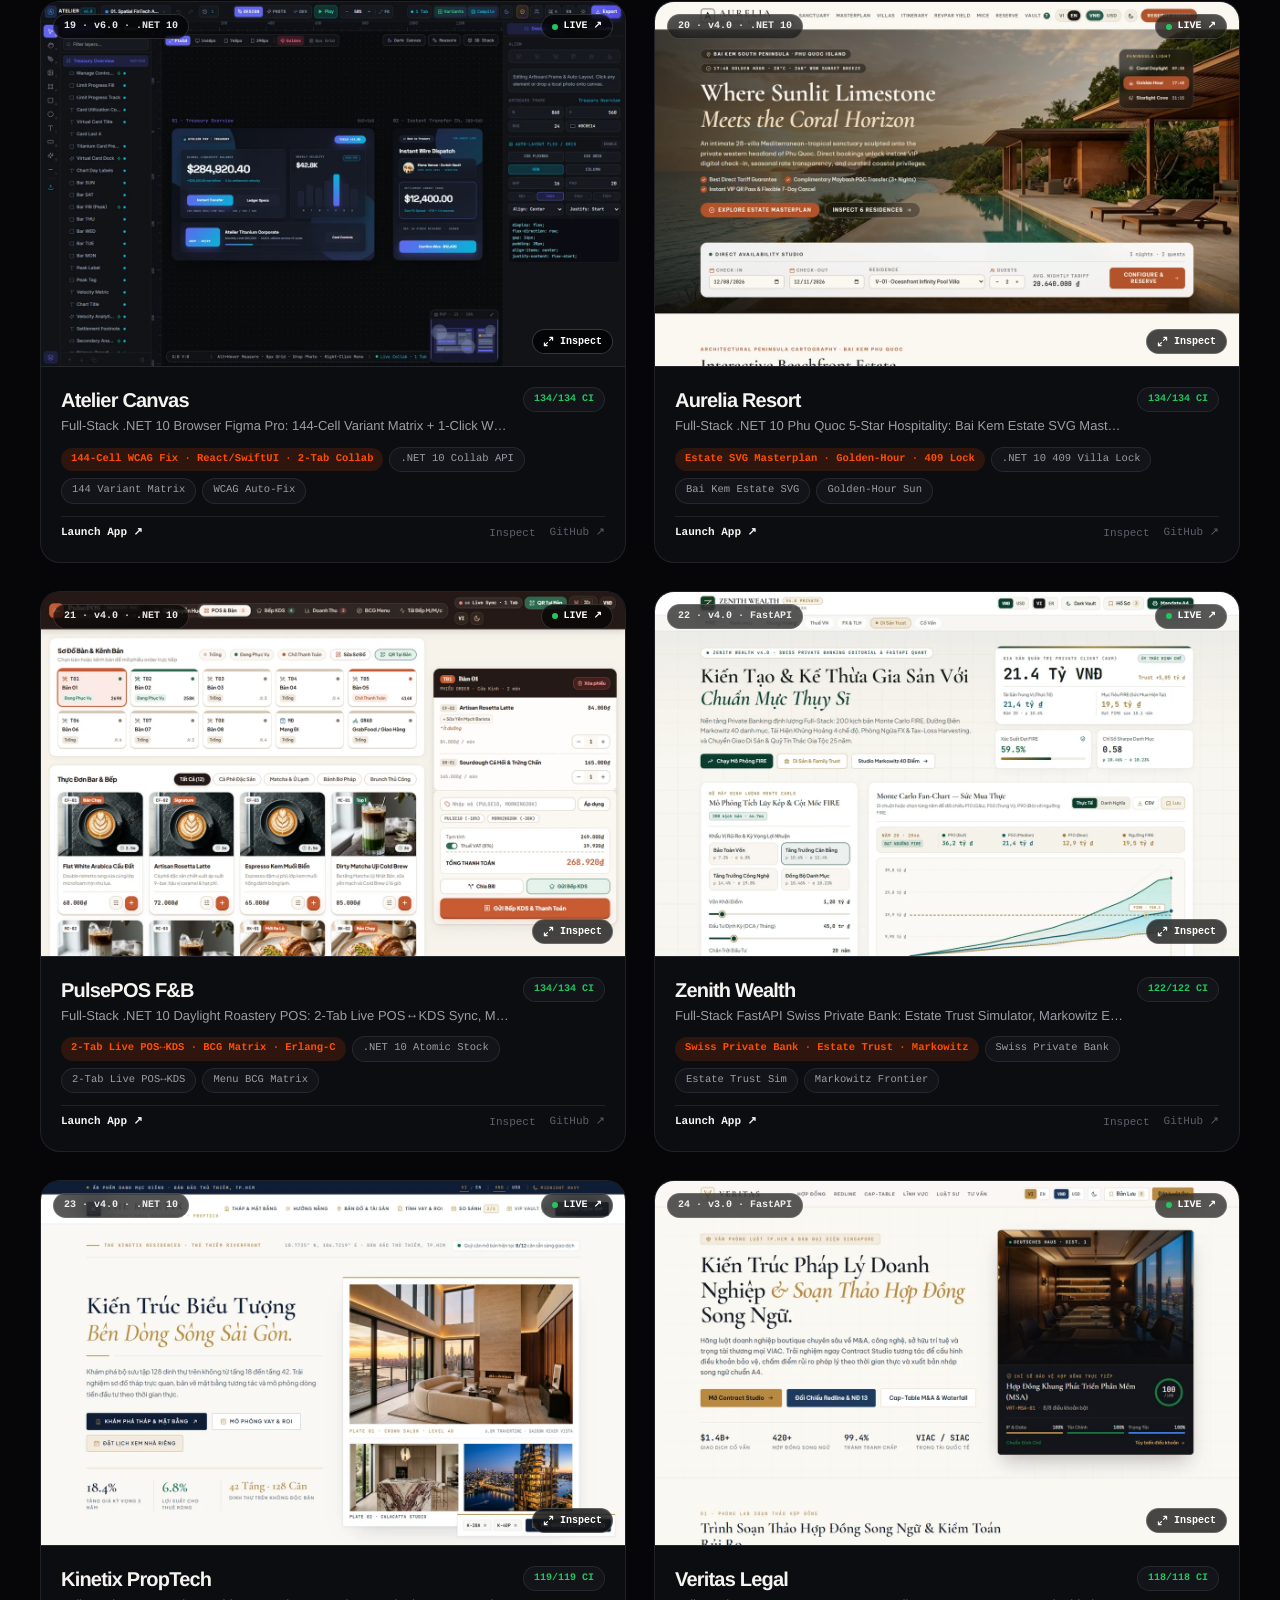
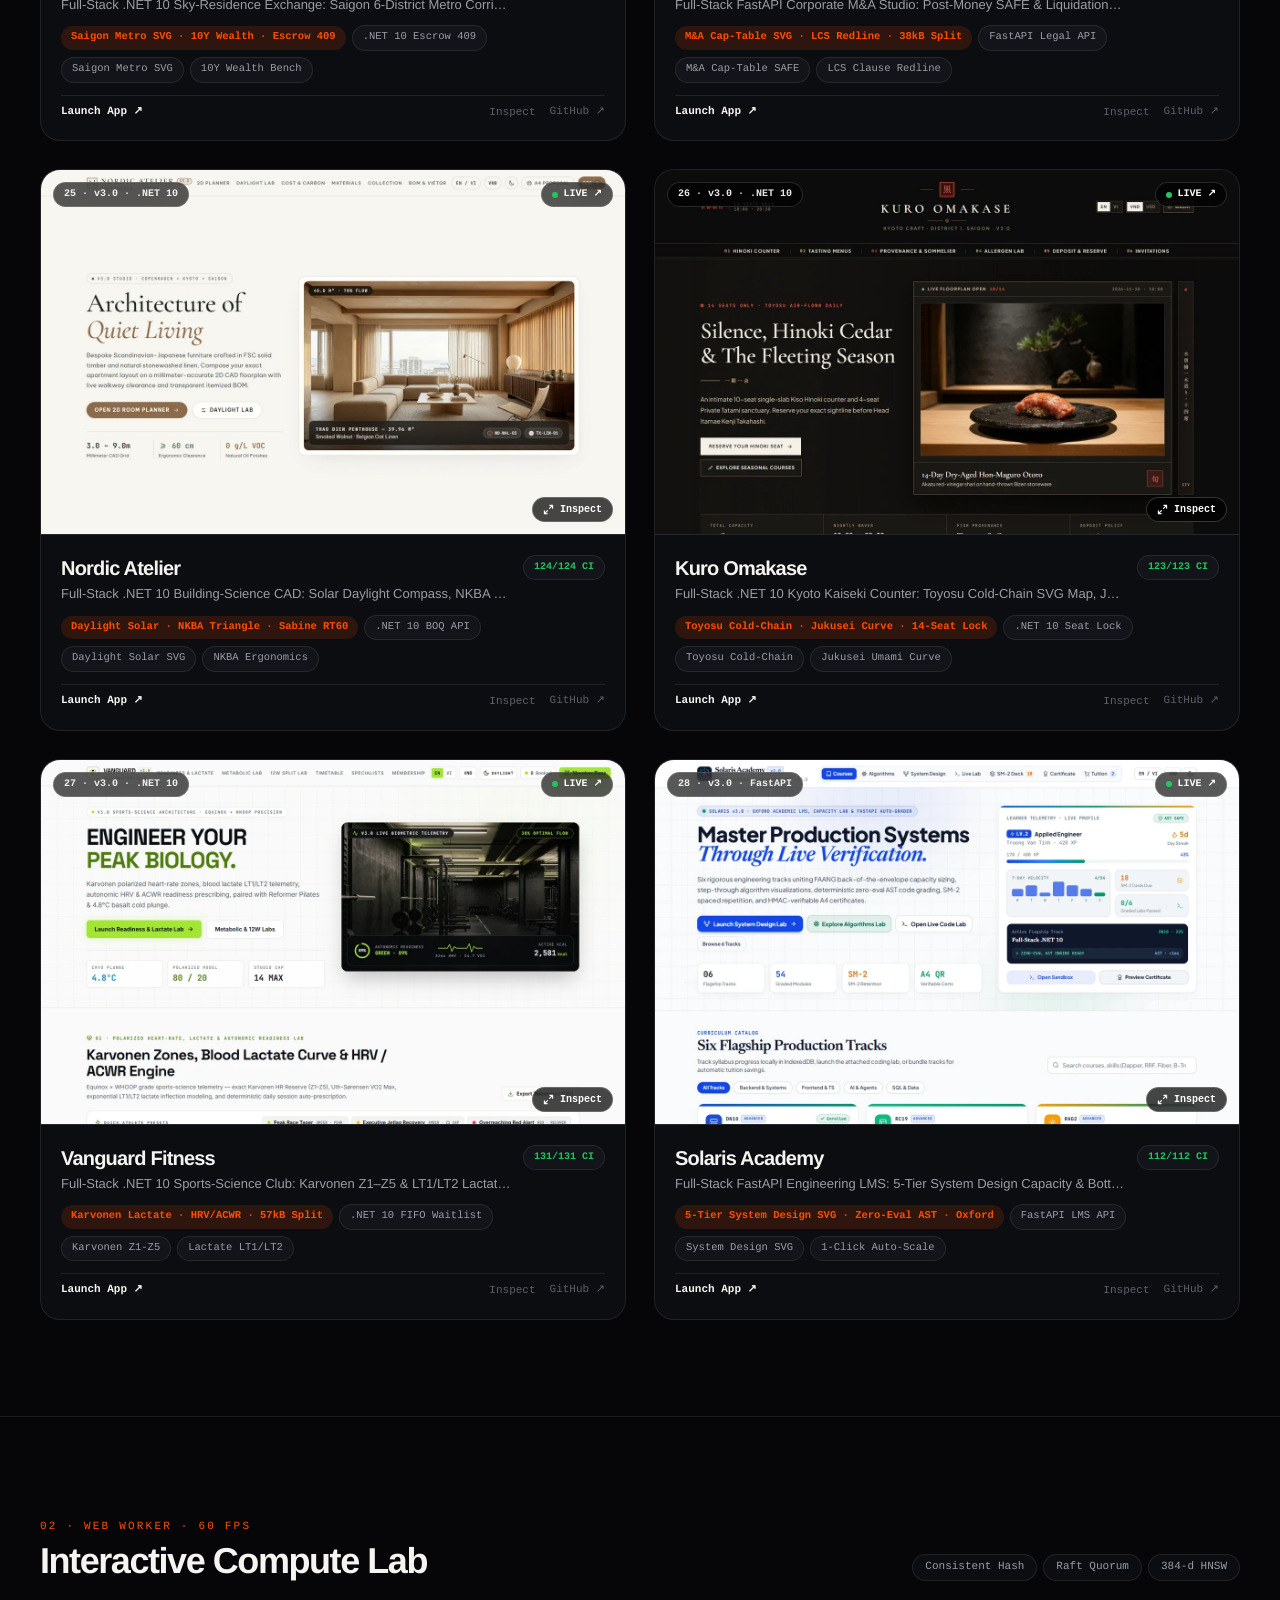
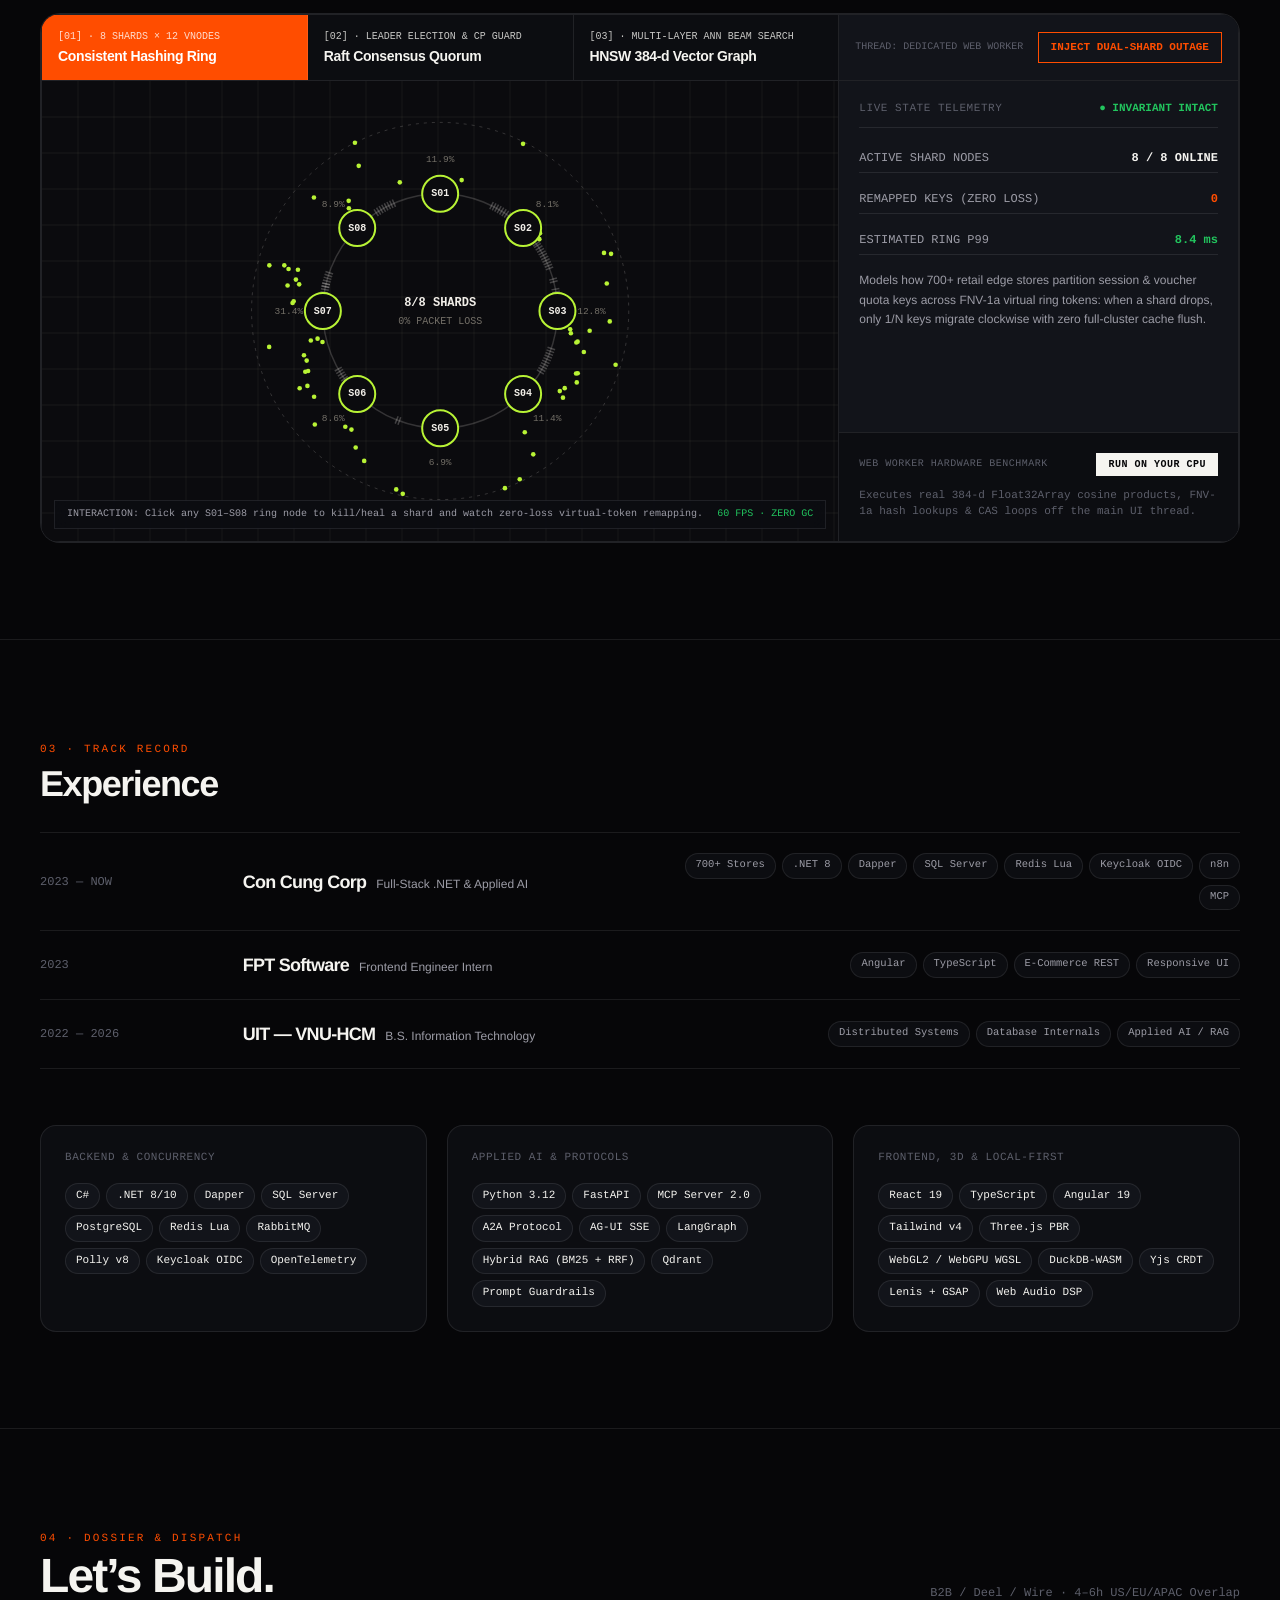
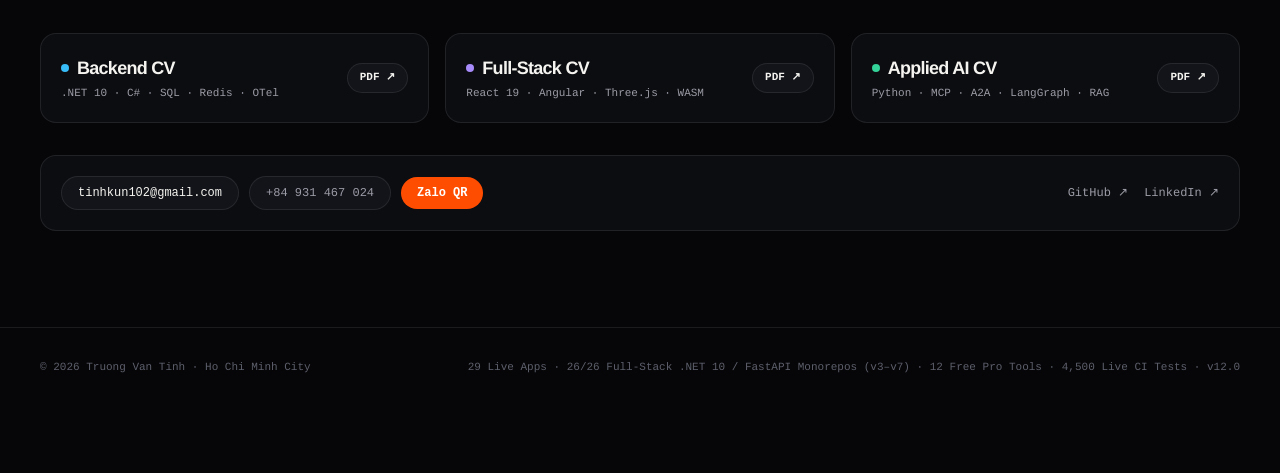
==== commit 4aa05b39: "deploy(v12.0): publish 6 Frontier Flagships, 4,500 live CI & fresh 2026-11-28 CVs" ====
--- a/index.html
+++ b/index.html
@@ -50,10 +50,10 @@
         ]
       }
     </script>
-    <script type="module" crossorigin src="./assets/index-DgfHH5k9.js"></script>
+    <script type="module" crossorigin src="./assets/index-BM8sXQ6m.js"></script>
     <link rel="modulepreload" crossorigin href="./assets/react-DxdQDRP7.js">
     <link rel="modulepreload" crossorigin href="./assets/motion-Cwj57GQ2.js">
-    <link rel="modulepreload" crossorigin href="./assets/data-CIP_Ao7y.js">
+    <link rel="modulepreload" crossorigin href="./assets/data-CG7E6o9X.js">
     <link rel="stylesheet" crossorigin href="./assets/index-B07RmmpI.css">
   </head>
   <body>
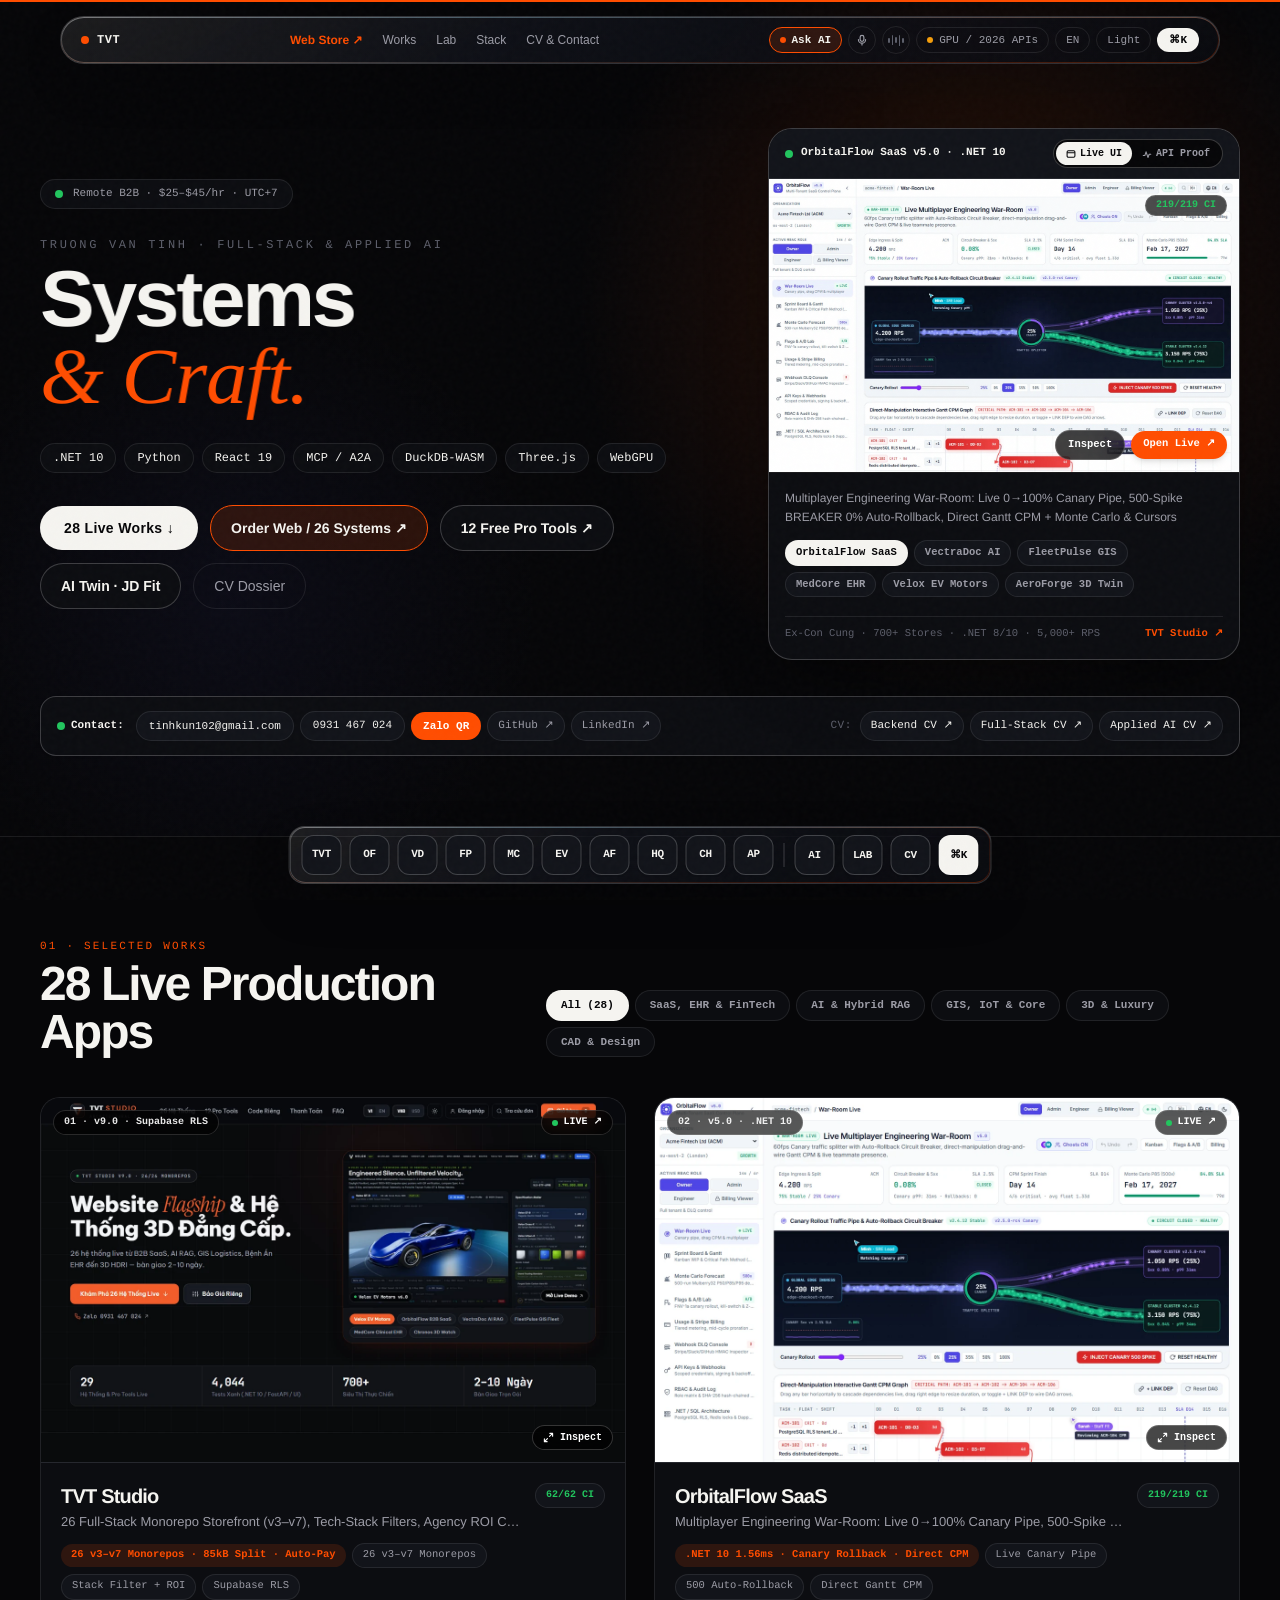
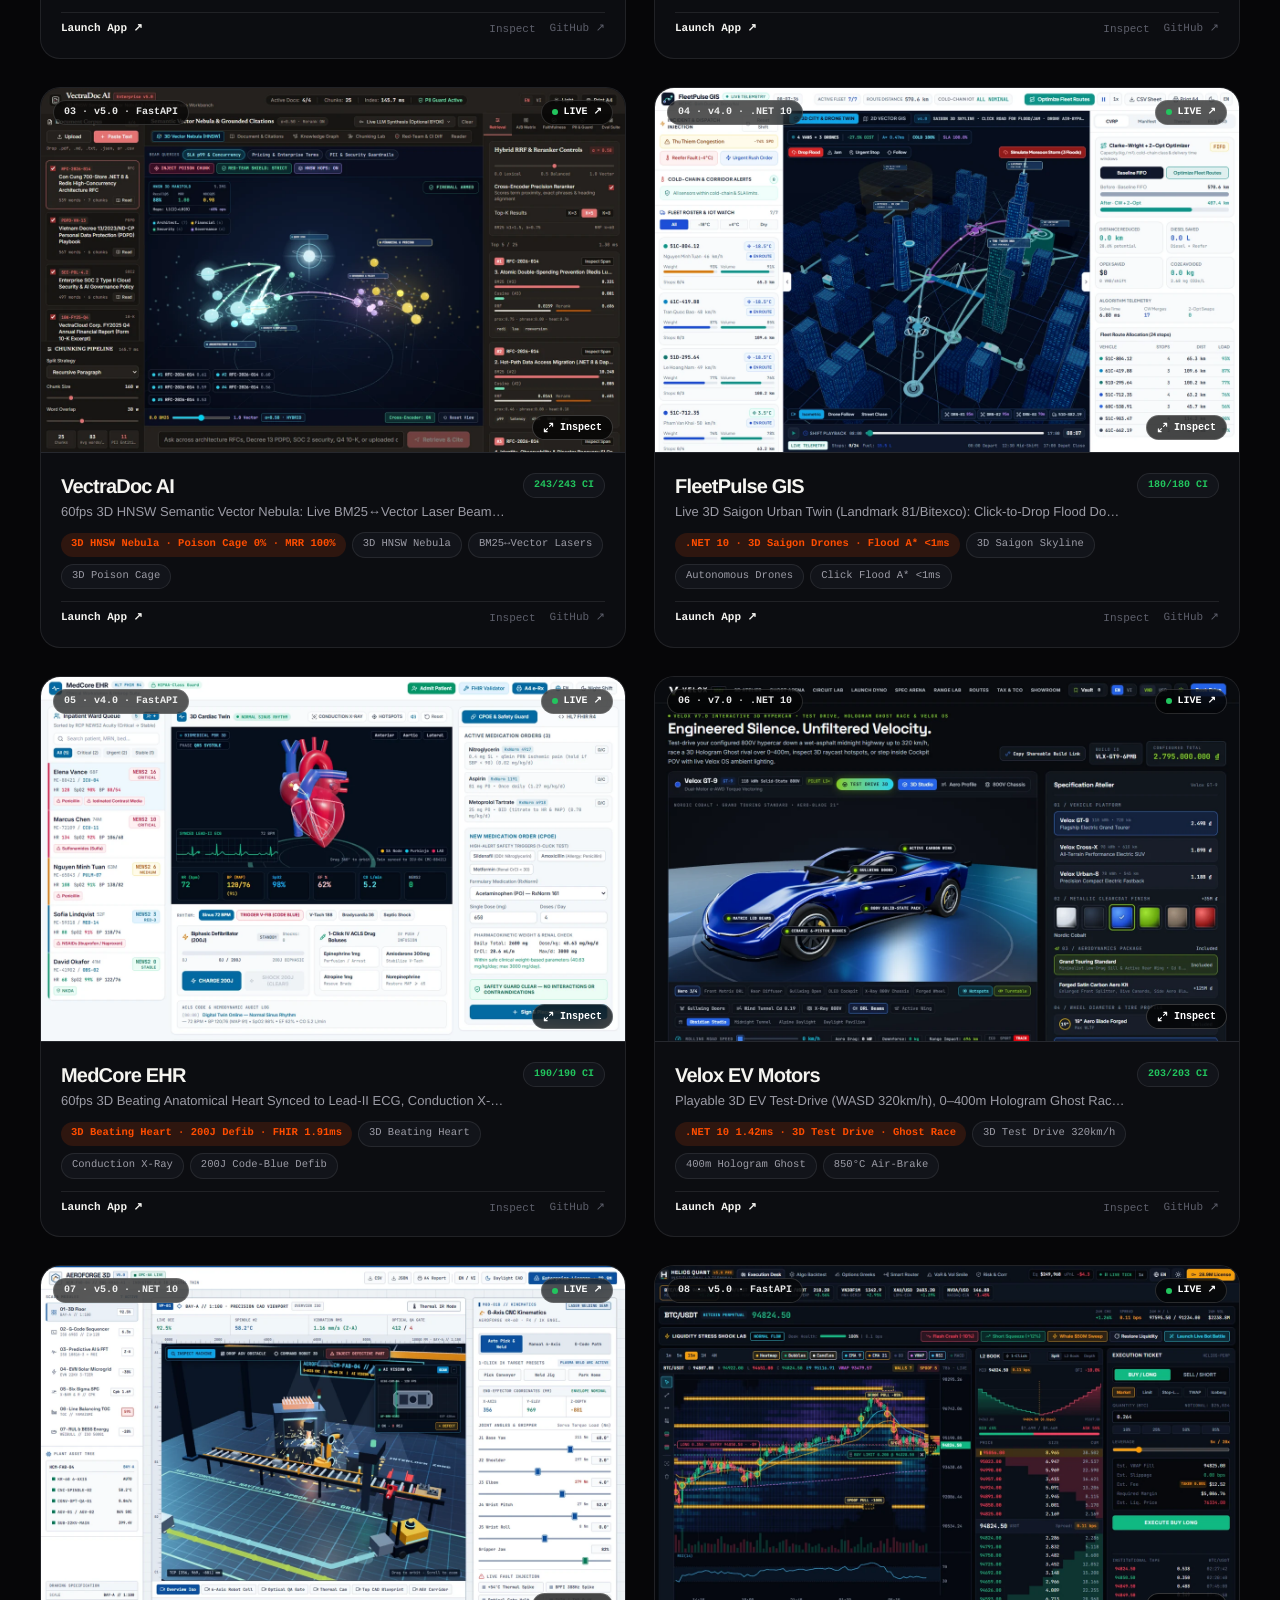
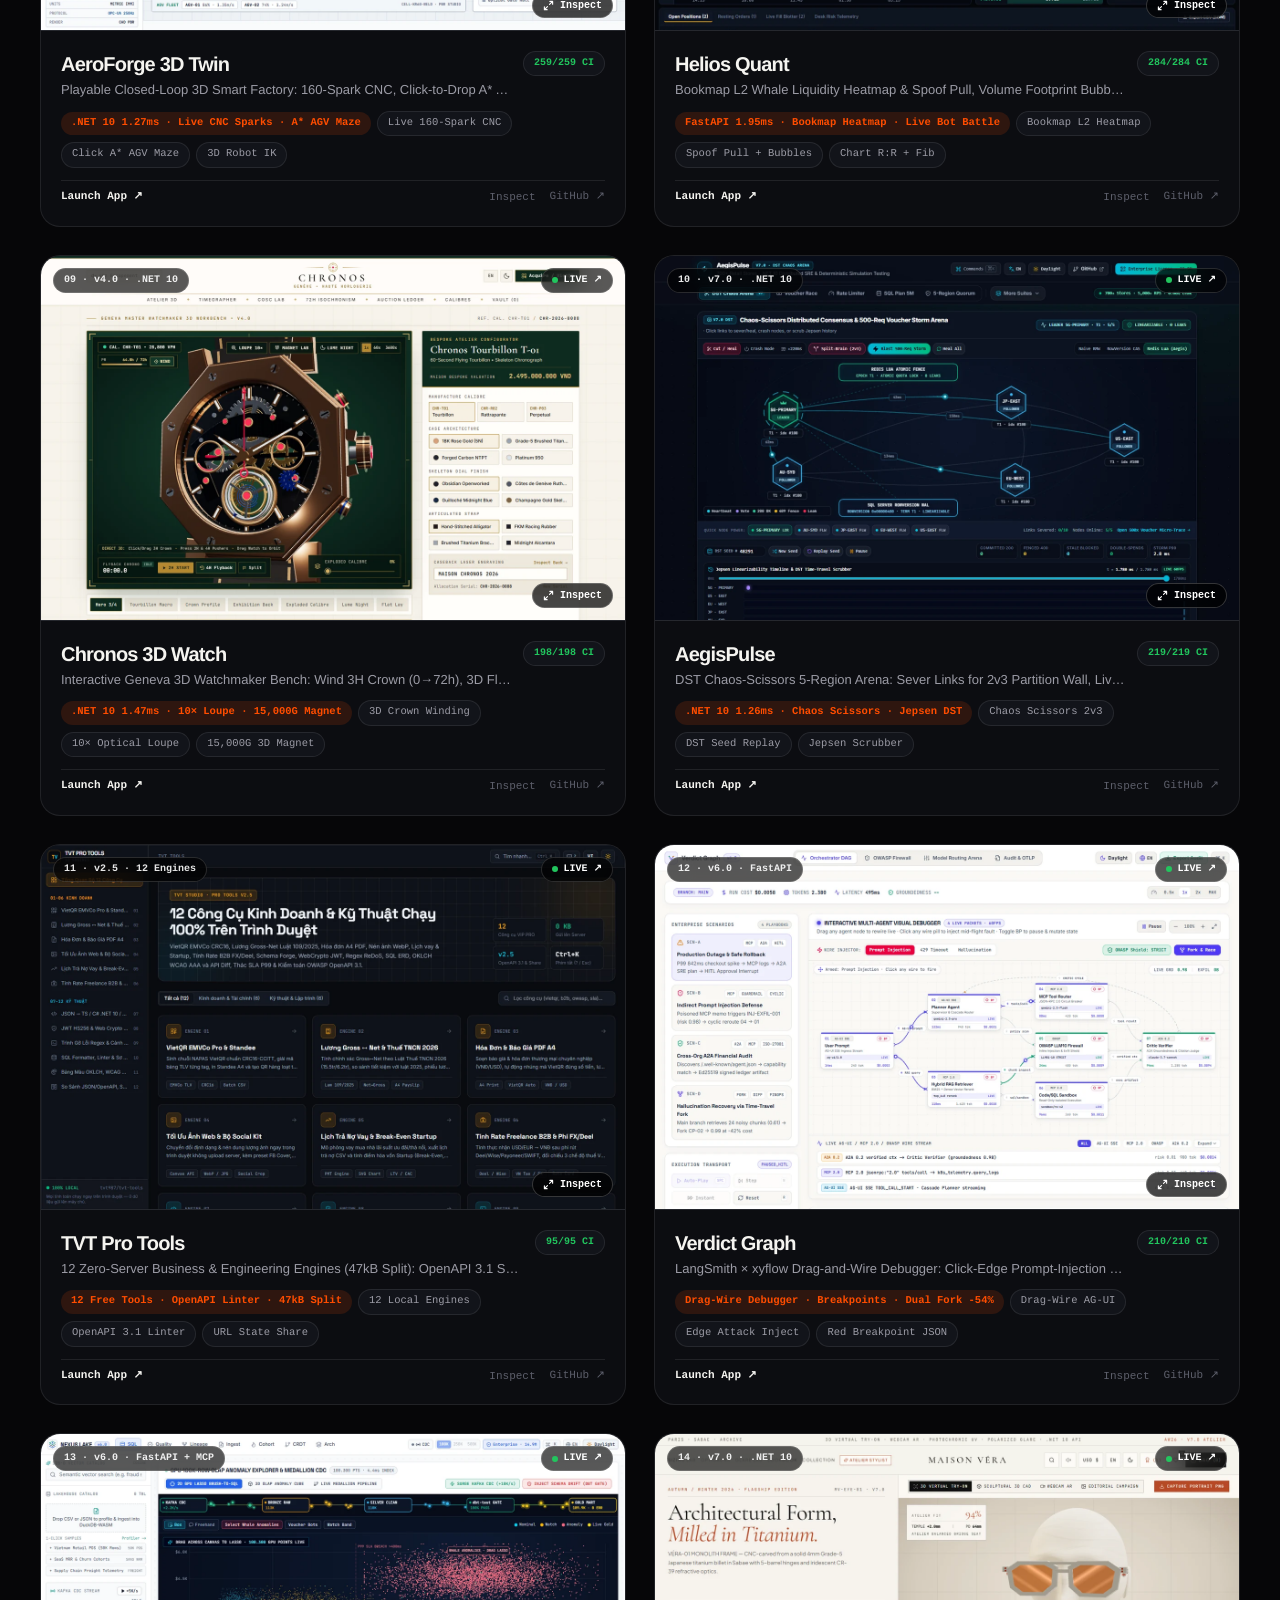
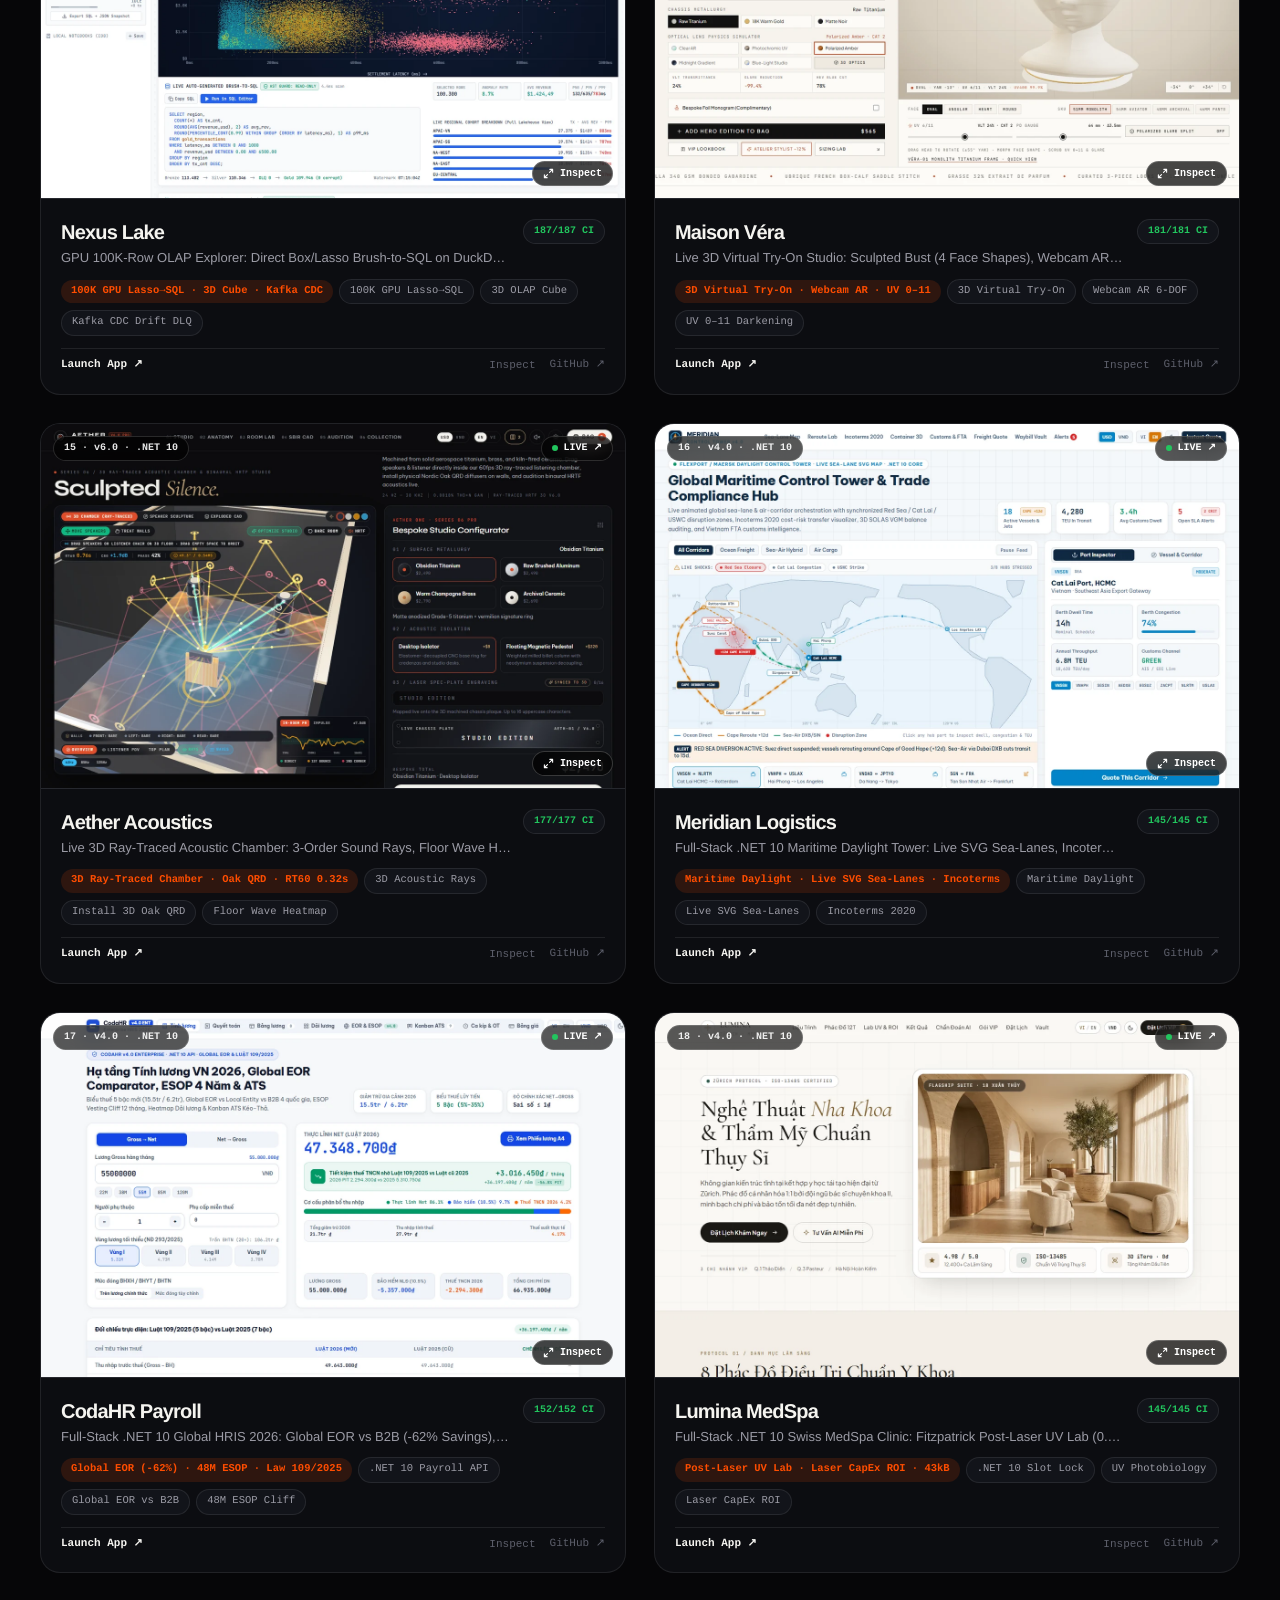
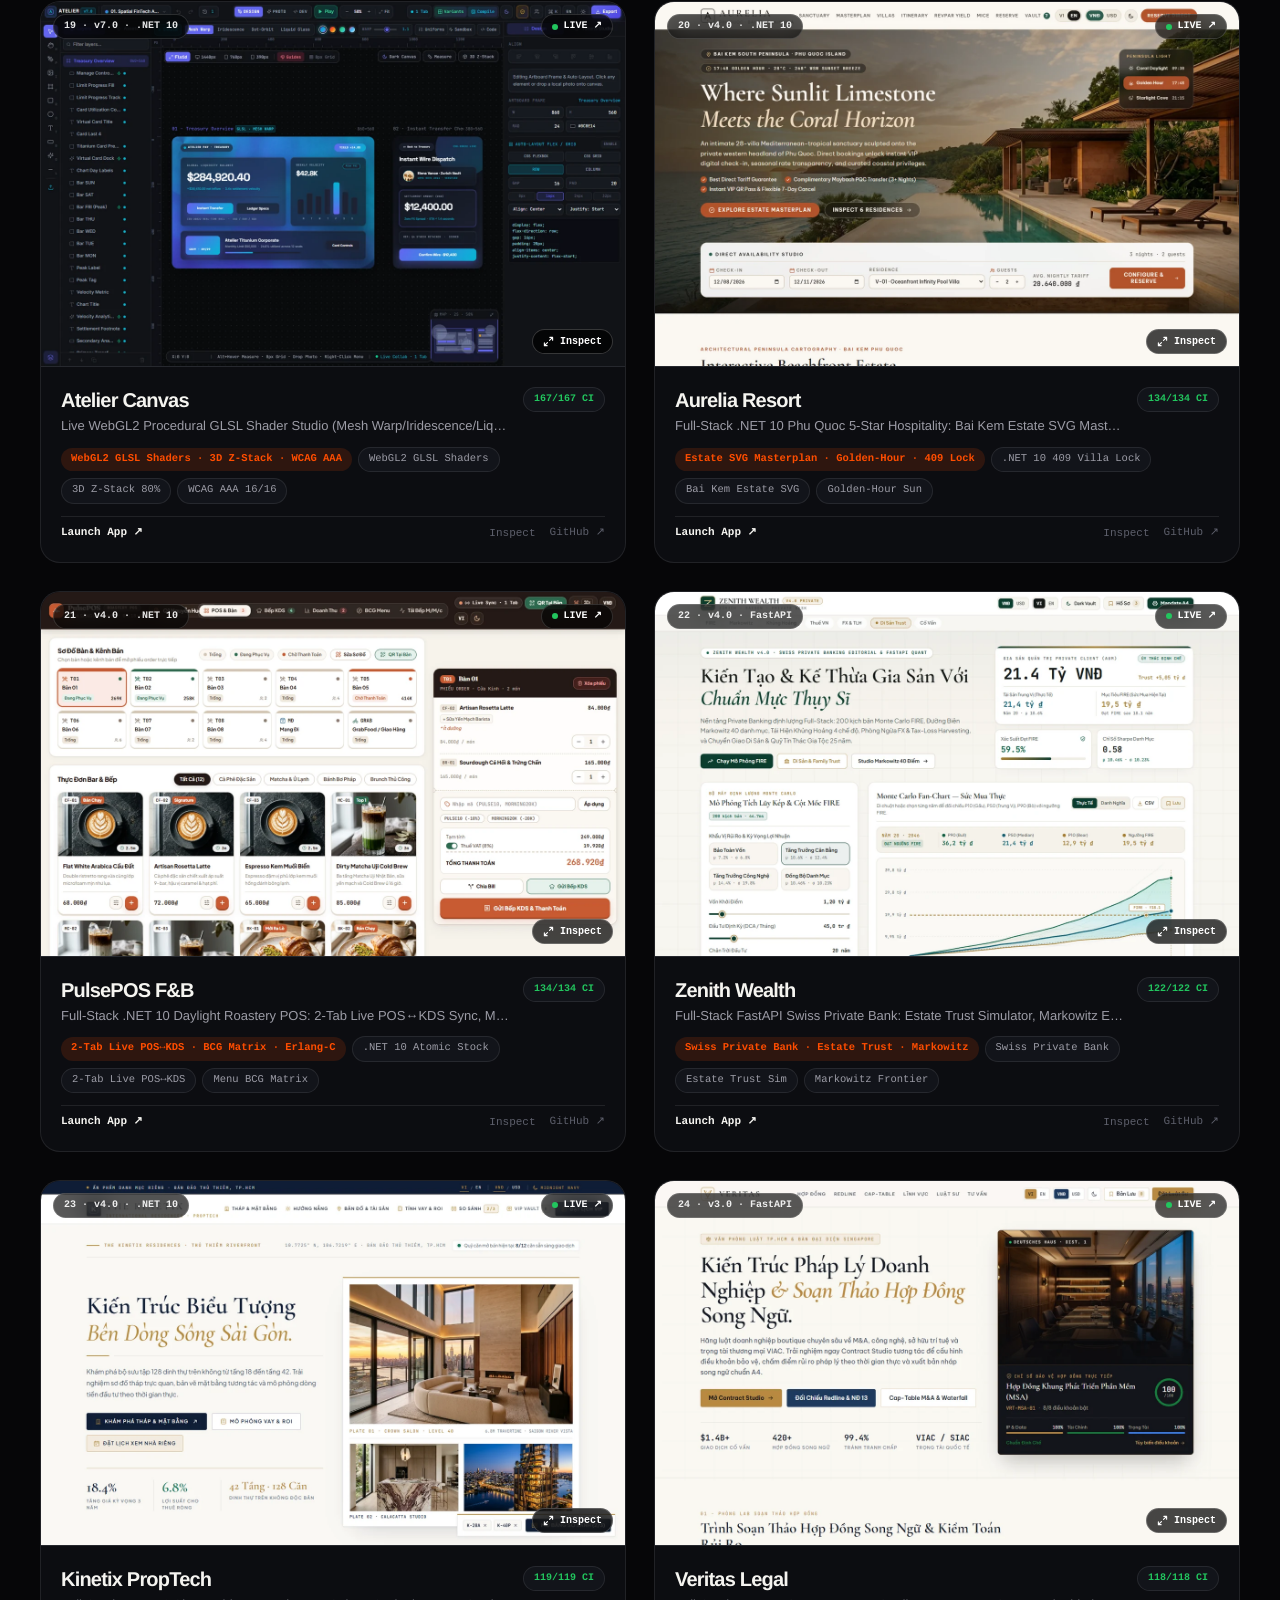
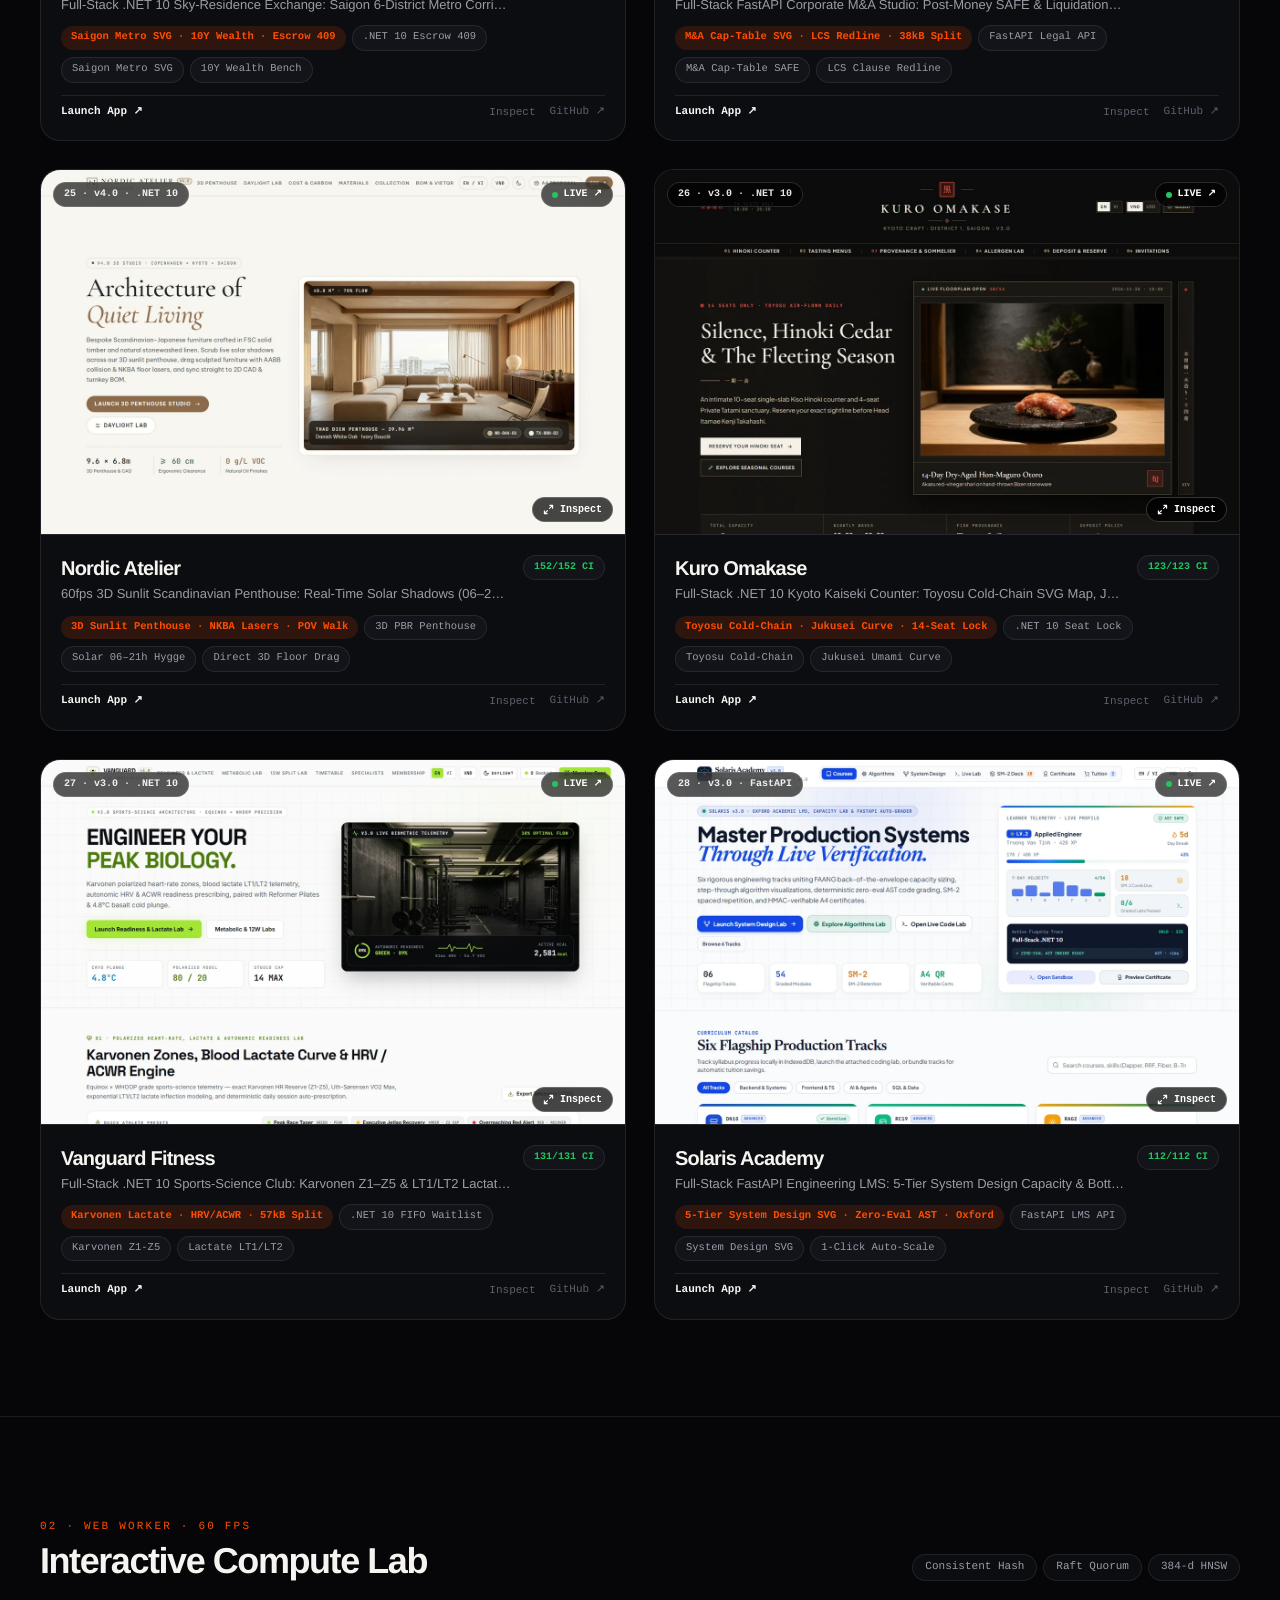
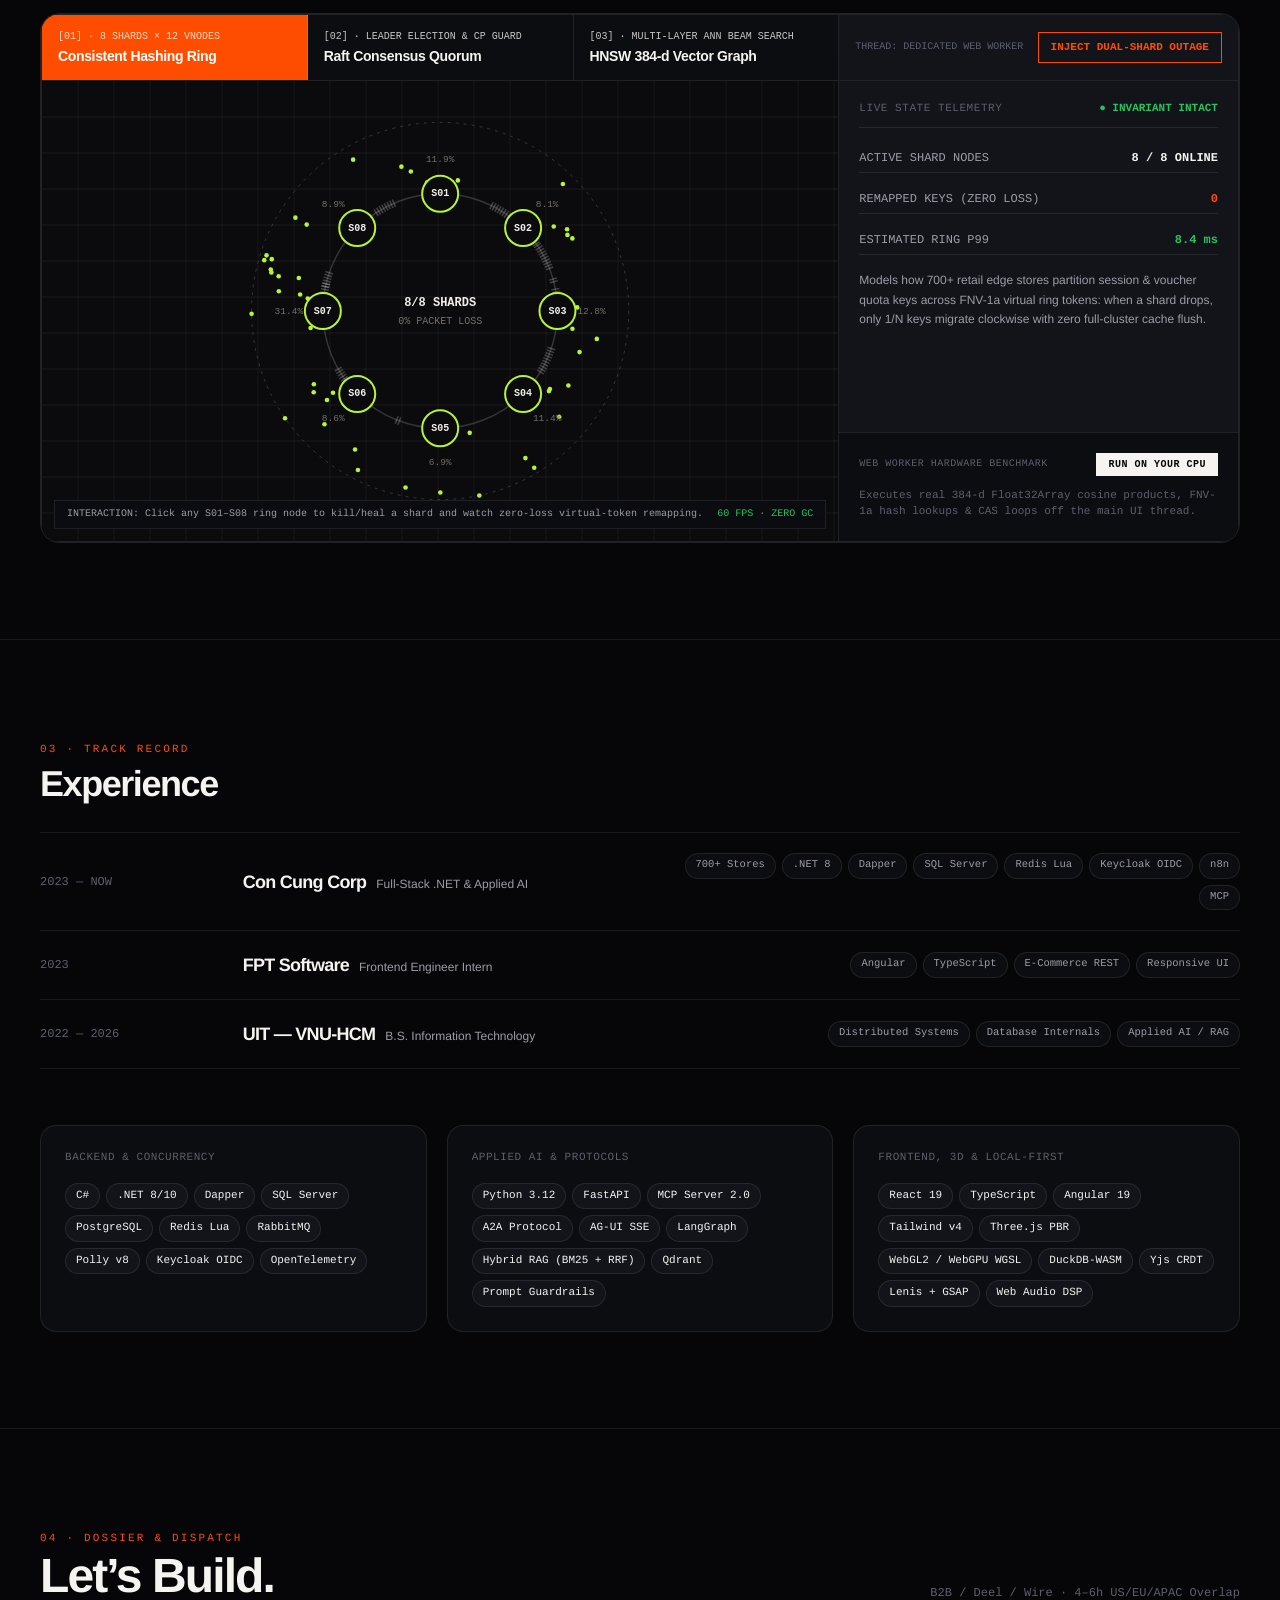
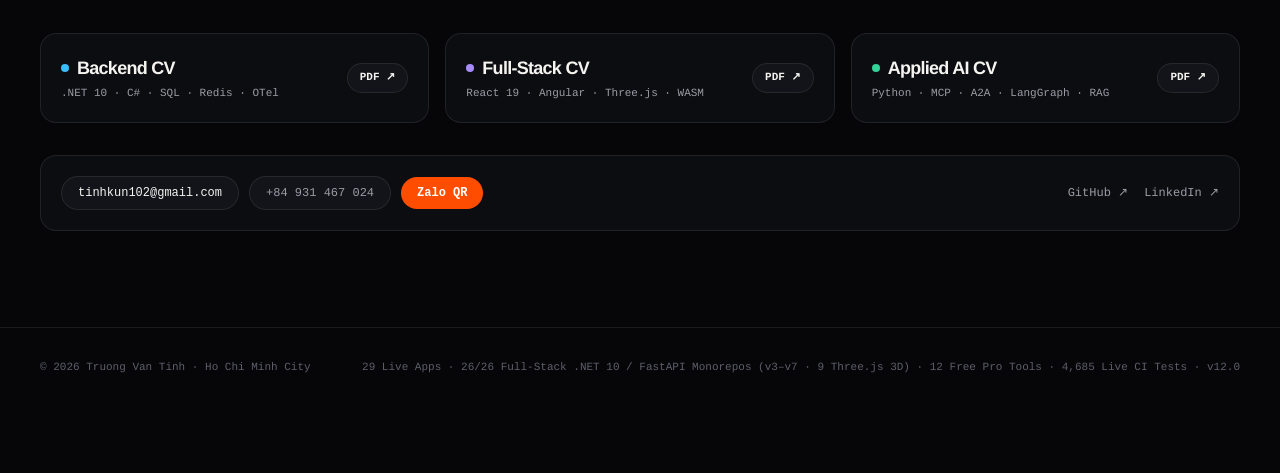
==== commit 8a5df437: "deploy(wave3): mirror Hyperion v12.0 (15 Master Interactive, 4,685 live CI & updated CVs)" ====
--- a/index.html
+++ b/index.html
@@ -50,10 +50,10 @@
         ]
       }
     </script>
-    <script type="module" crossorigin src="./assets/index-BM8sXQ6m.js"></script>
+    <script type="module" crossorigin src="./assets/index-XahRbXwl.js"></script>
     <link rel="modulepreload" crossorigin href="./assets/react-DxdQDRP7.js">
     <link rel="modulepreload" crossorigin href="./assets/motion-Cwj57GQ2.js">
-    <link rel="modulepreload" crossorigin href="./assets/data-CG7E6o9X.js">
+    <link rel="modulepreload" crossorigin href="./assets/data-BTUS9yfk.js">
     <link rel="stylesheet" crossorigin href="./assets/index-B07RmmpI.css">
   </head>
   <body>
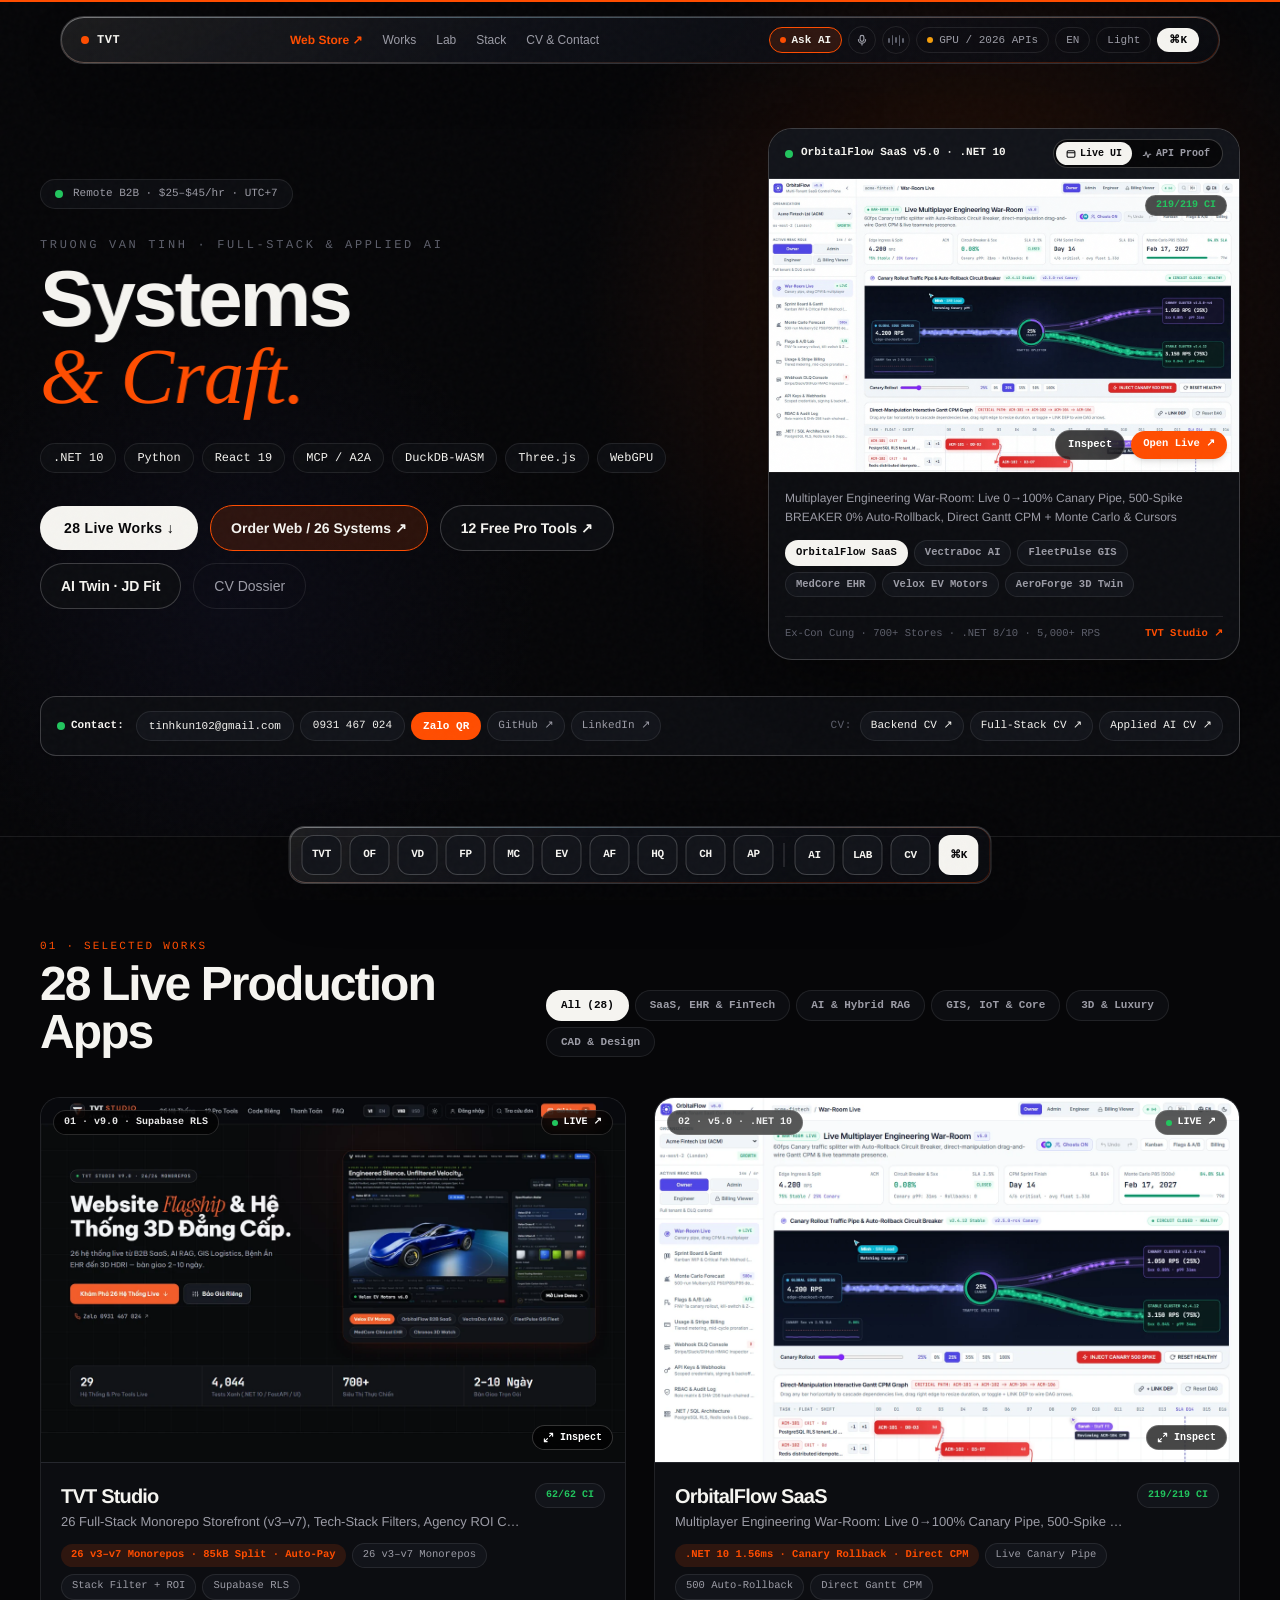
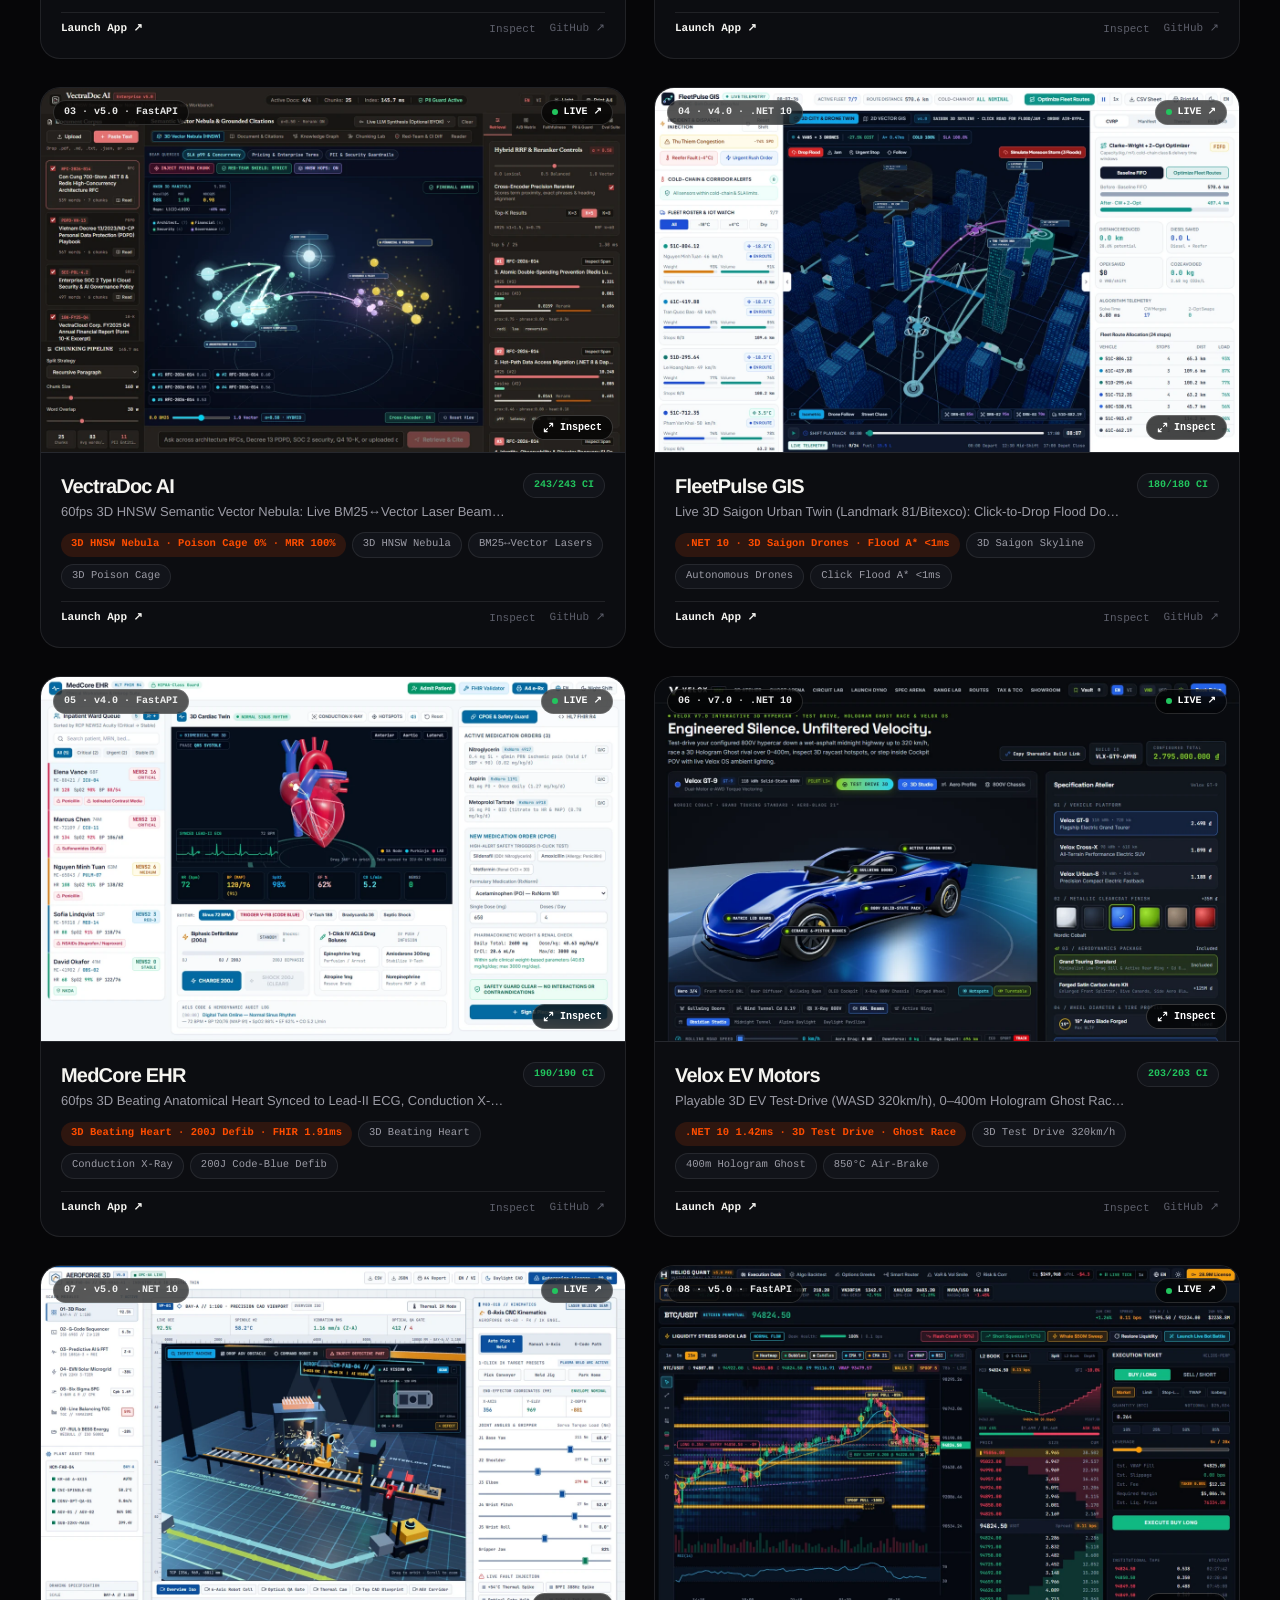
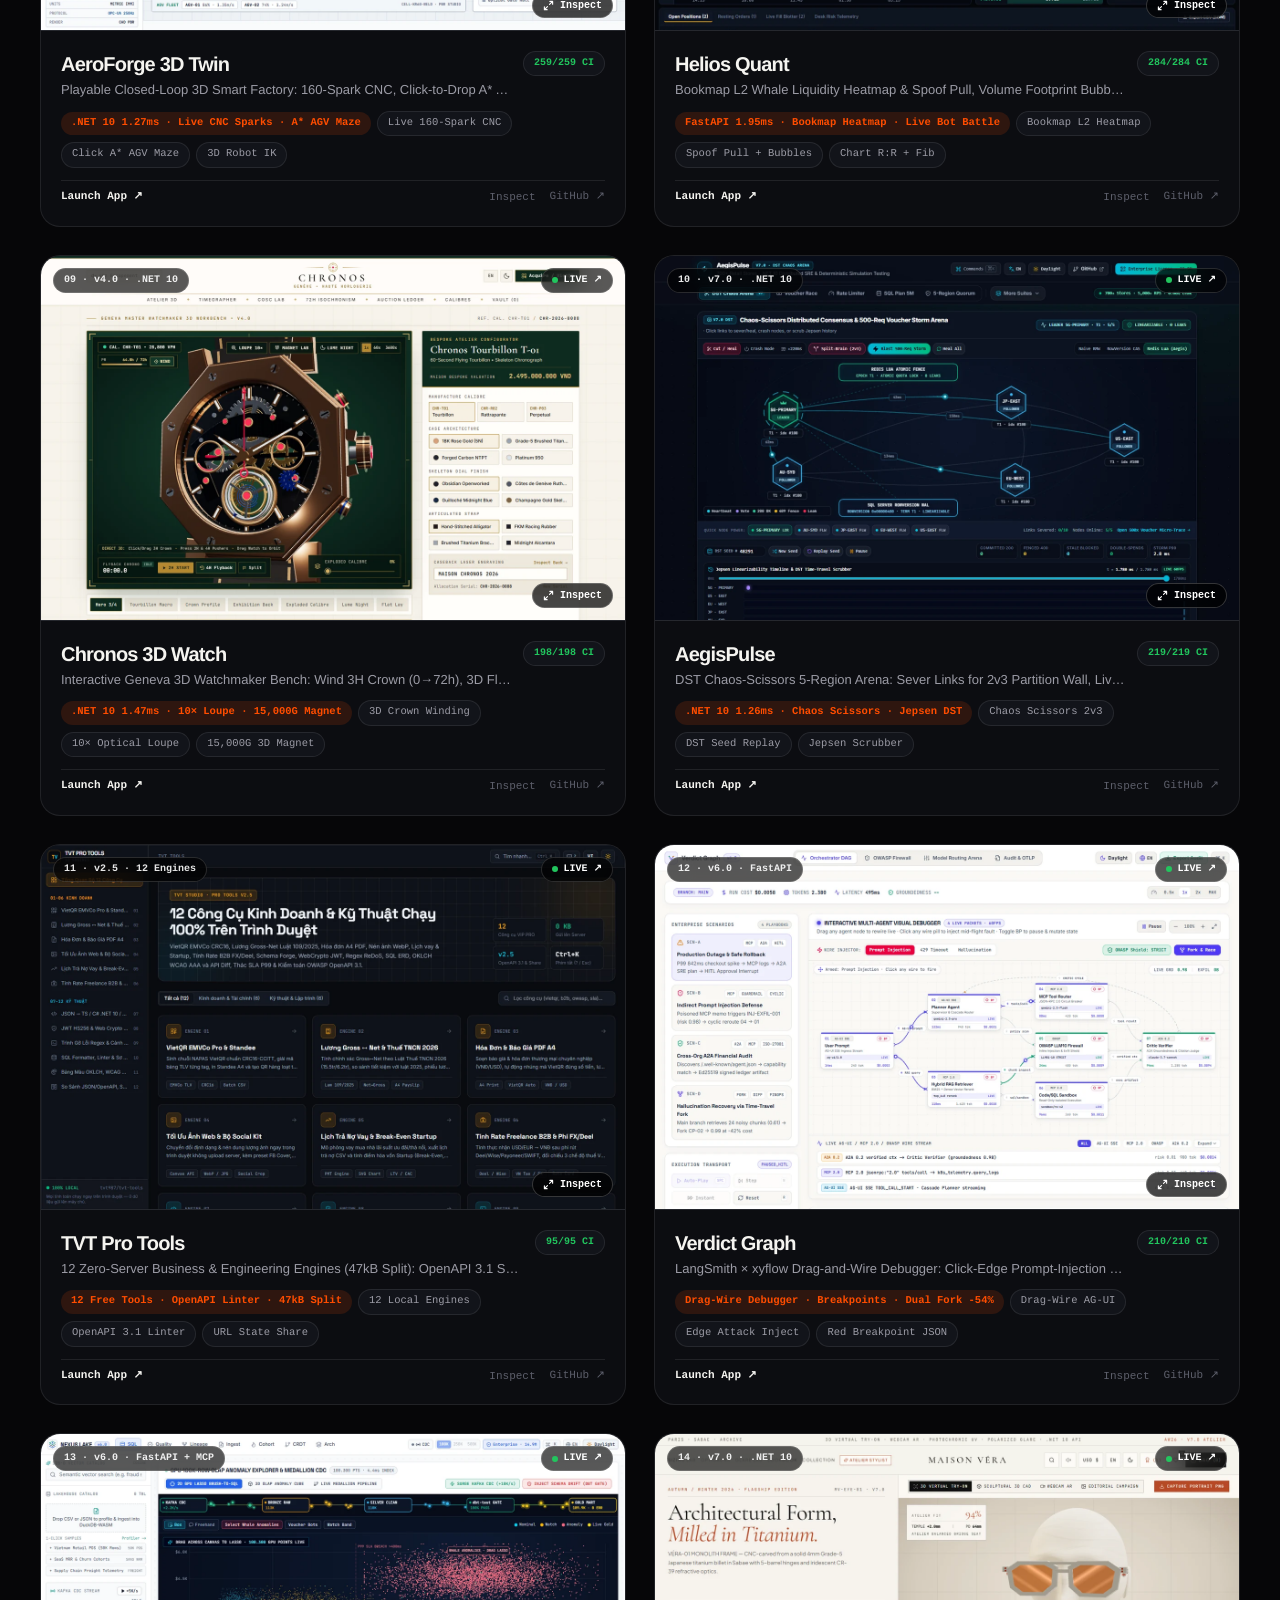
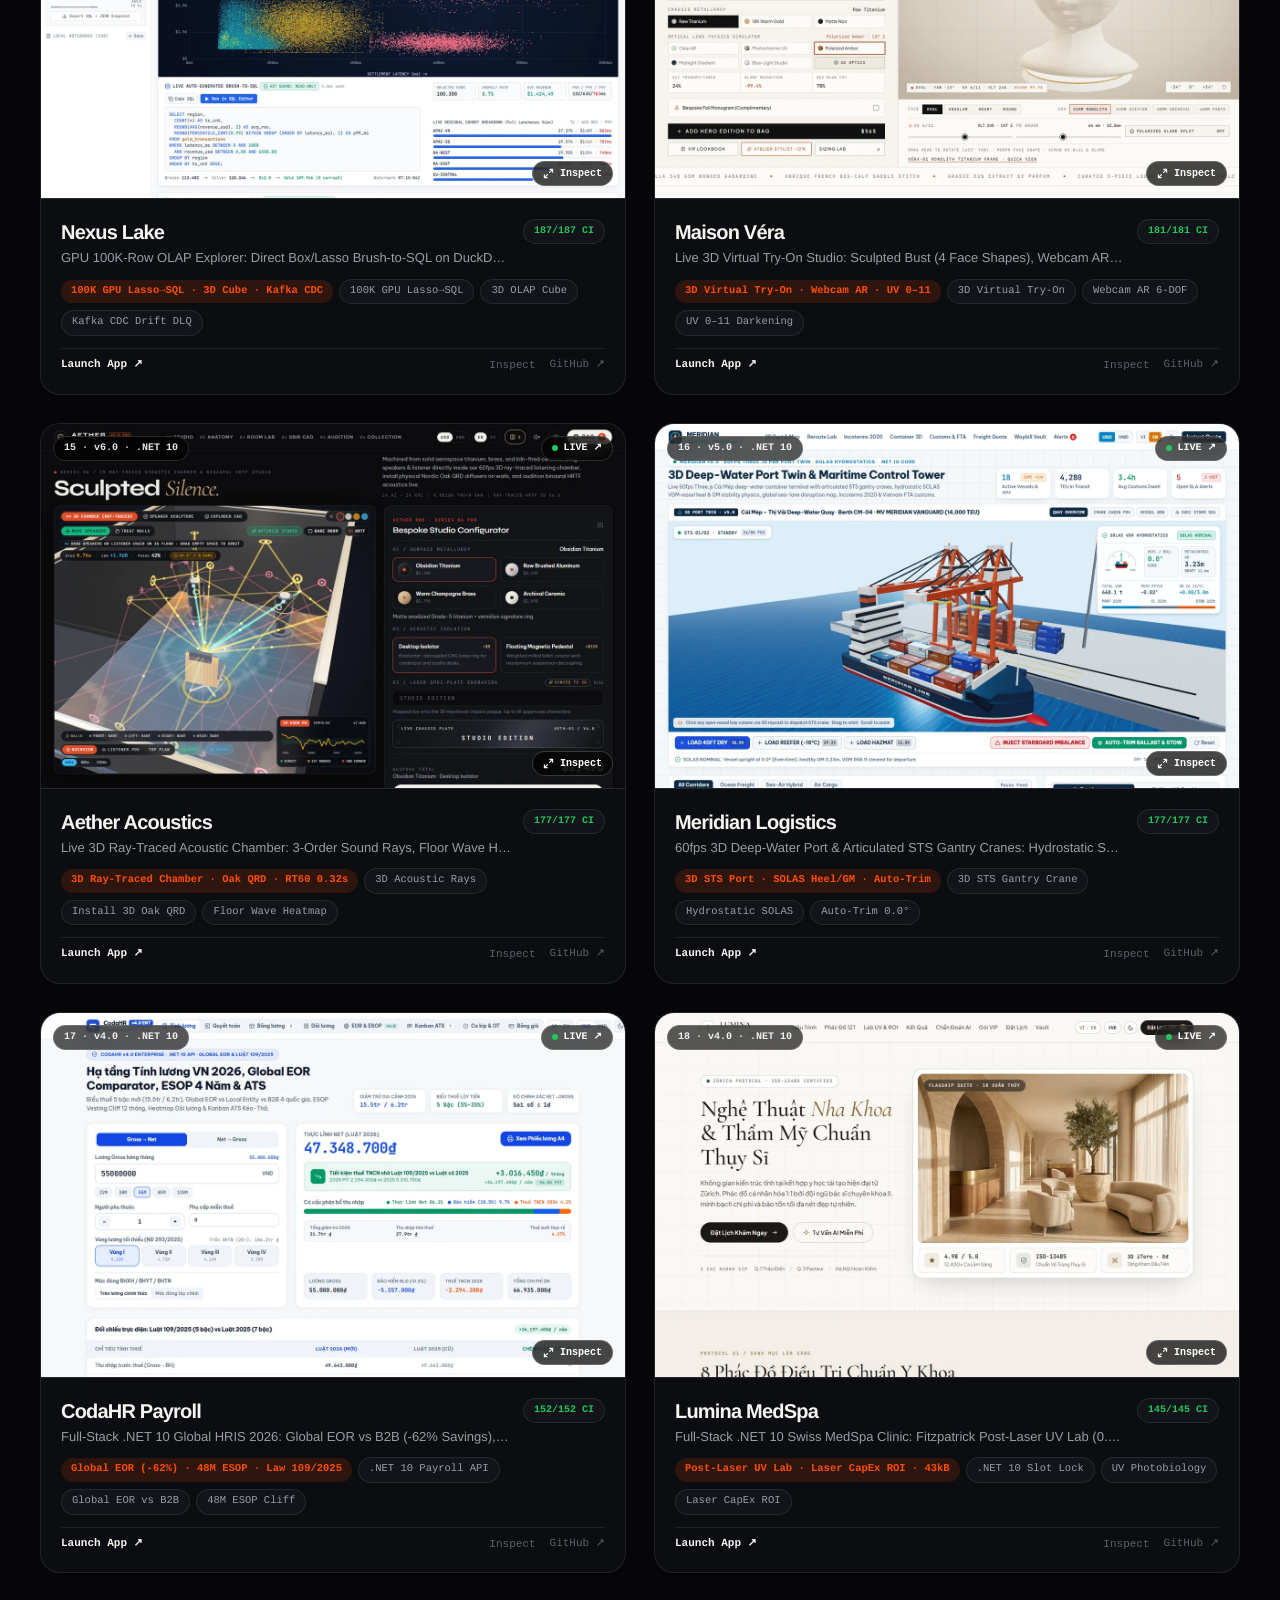
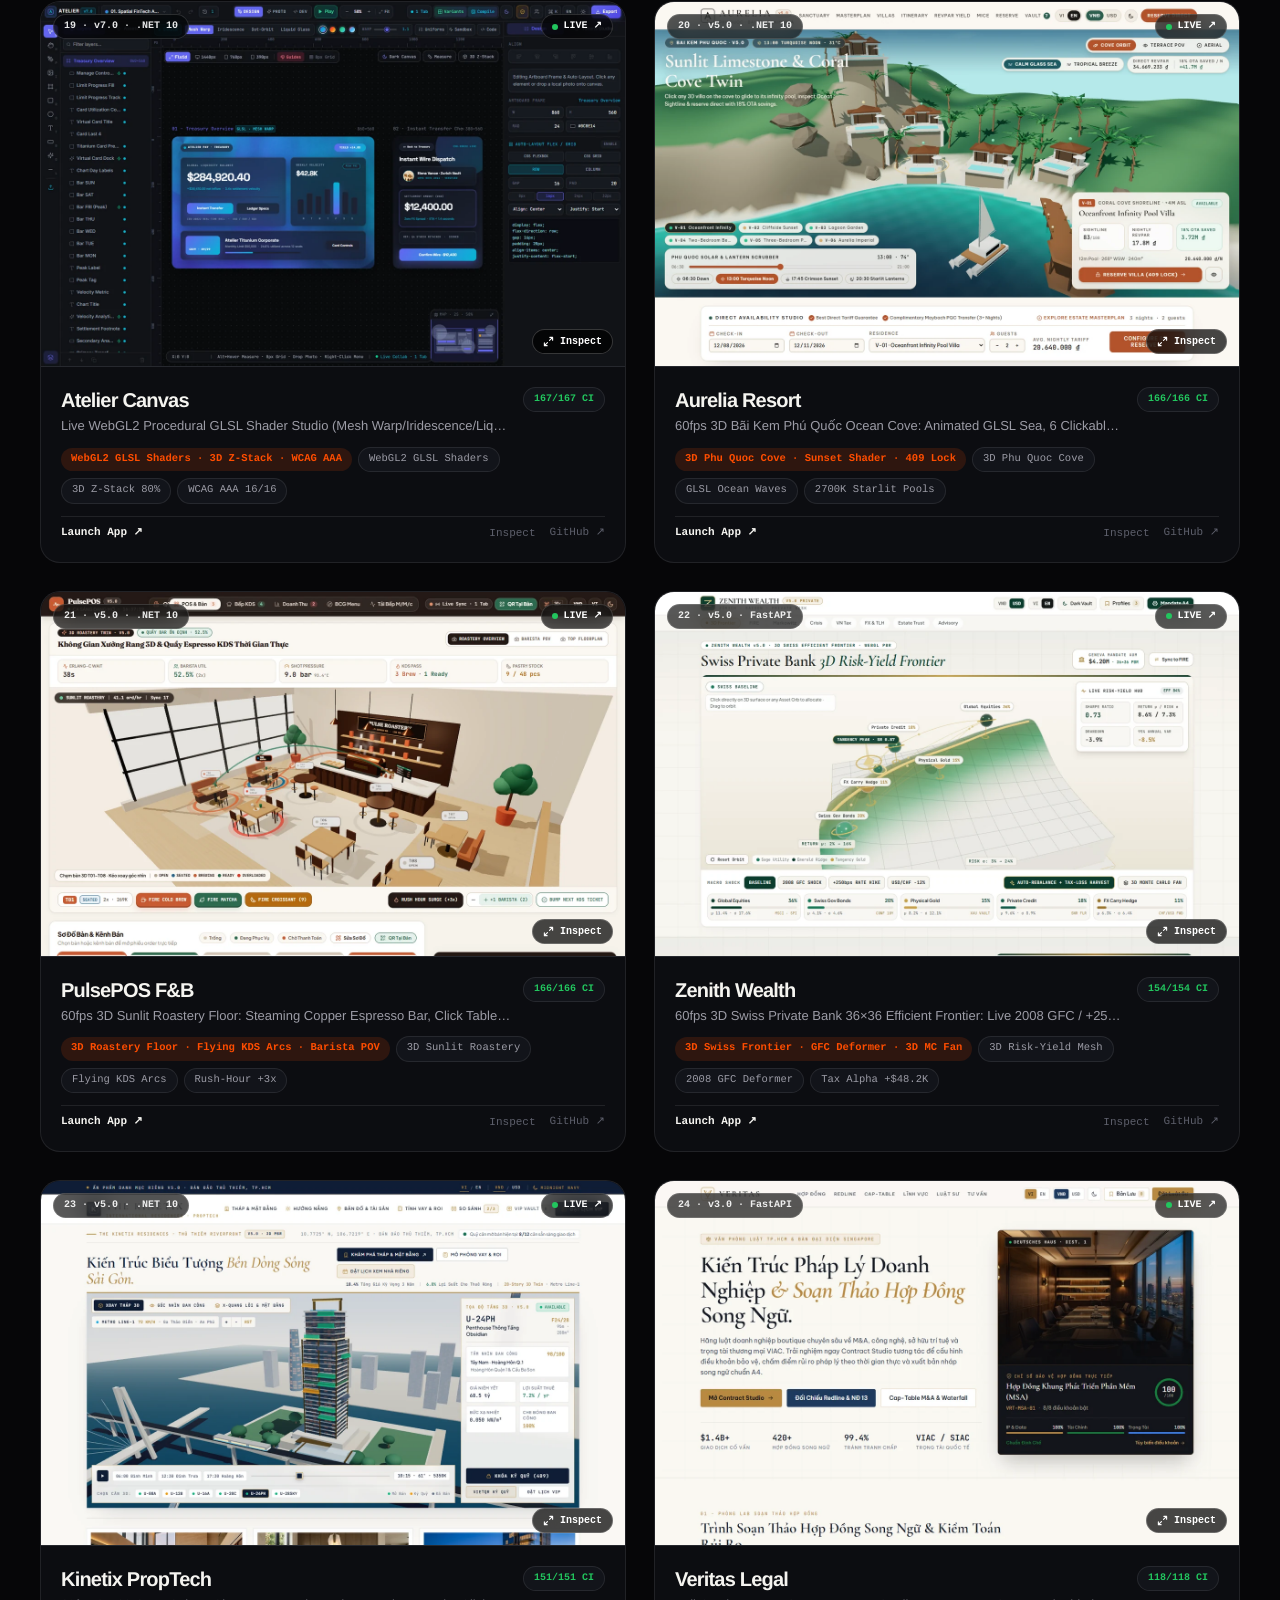
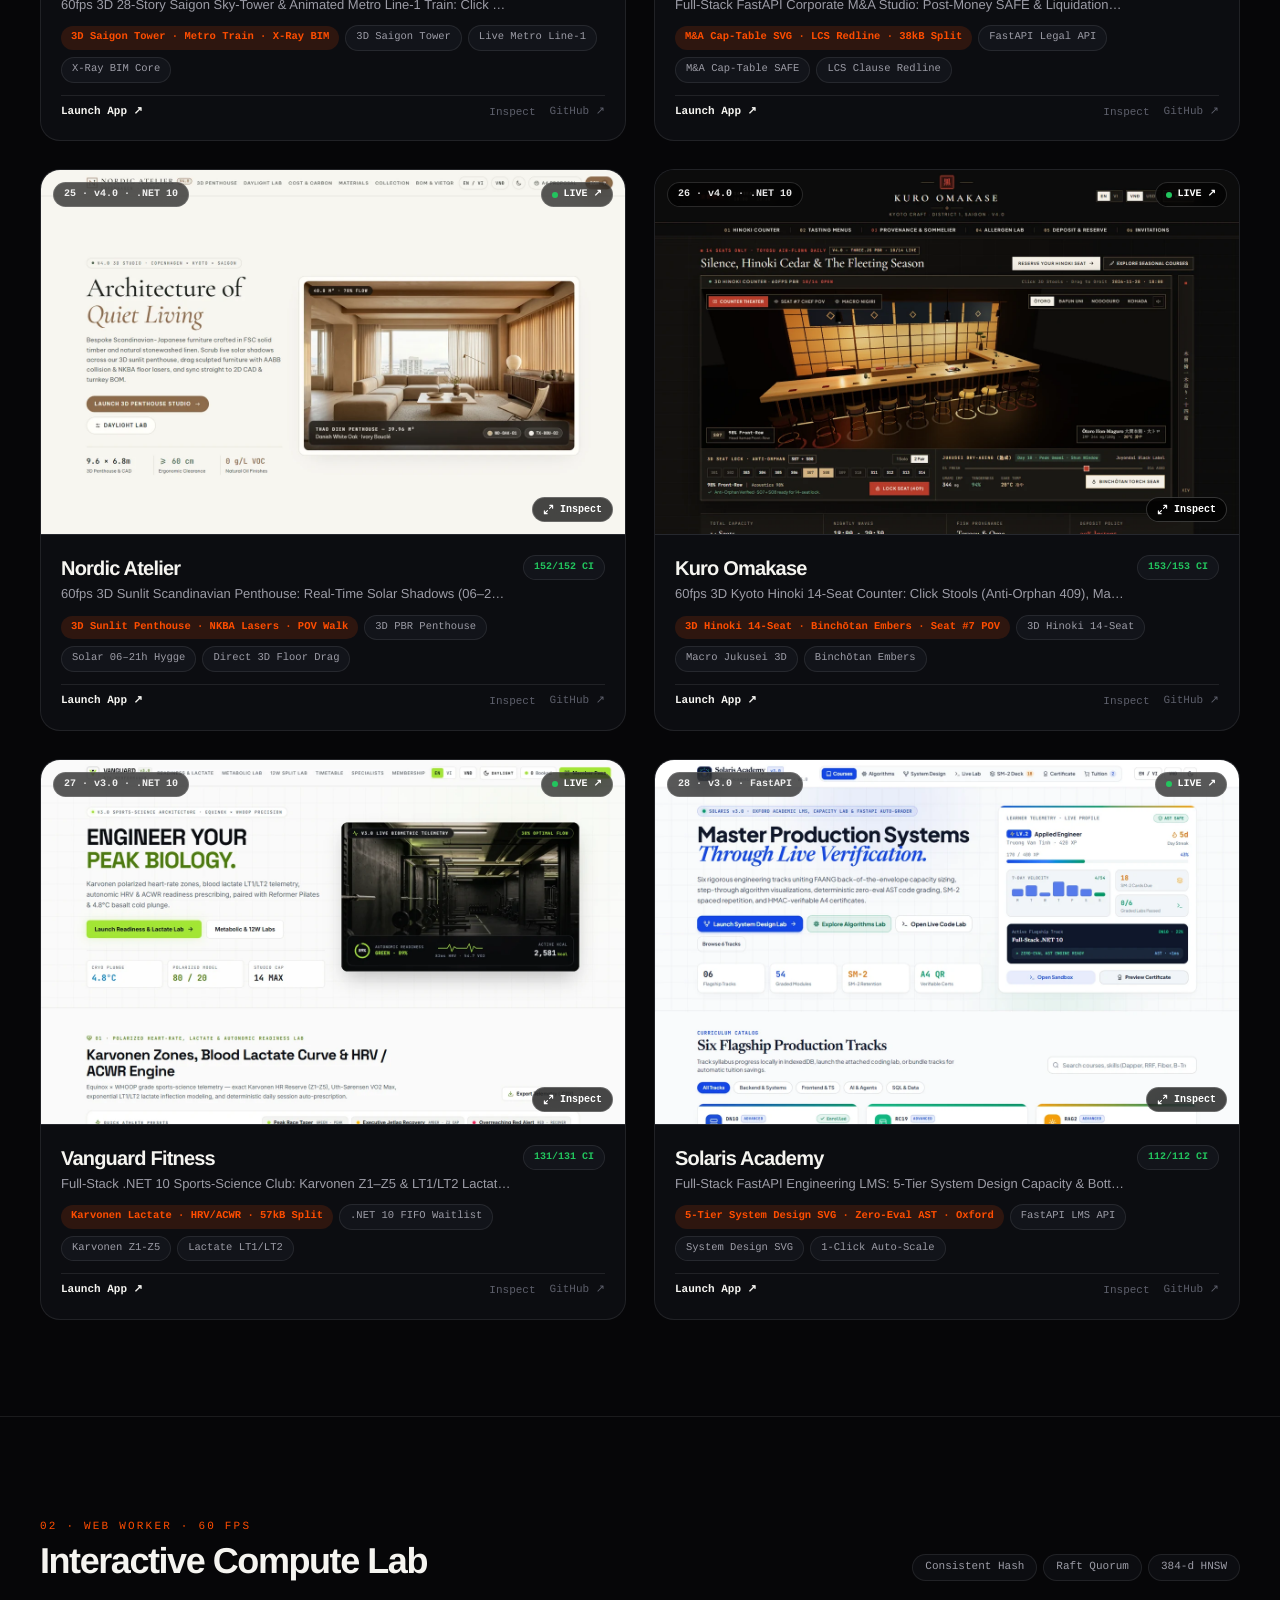
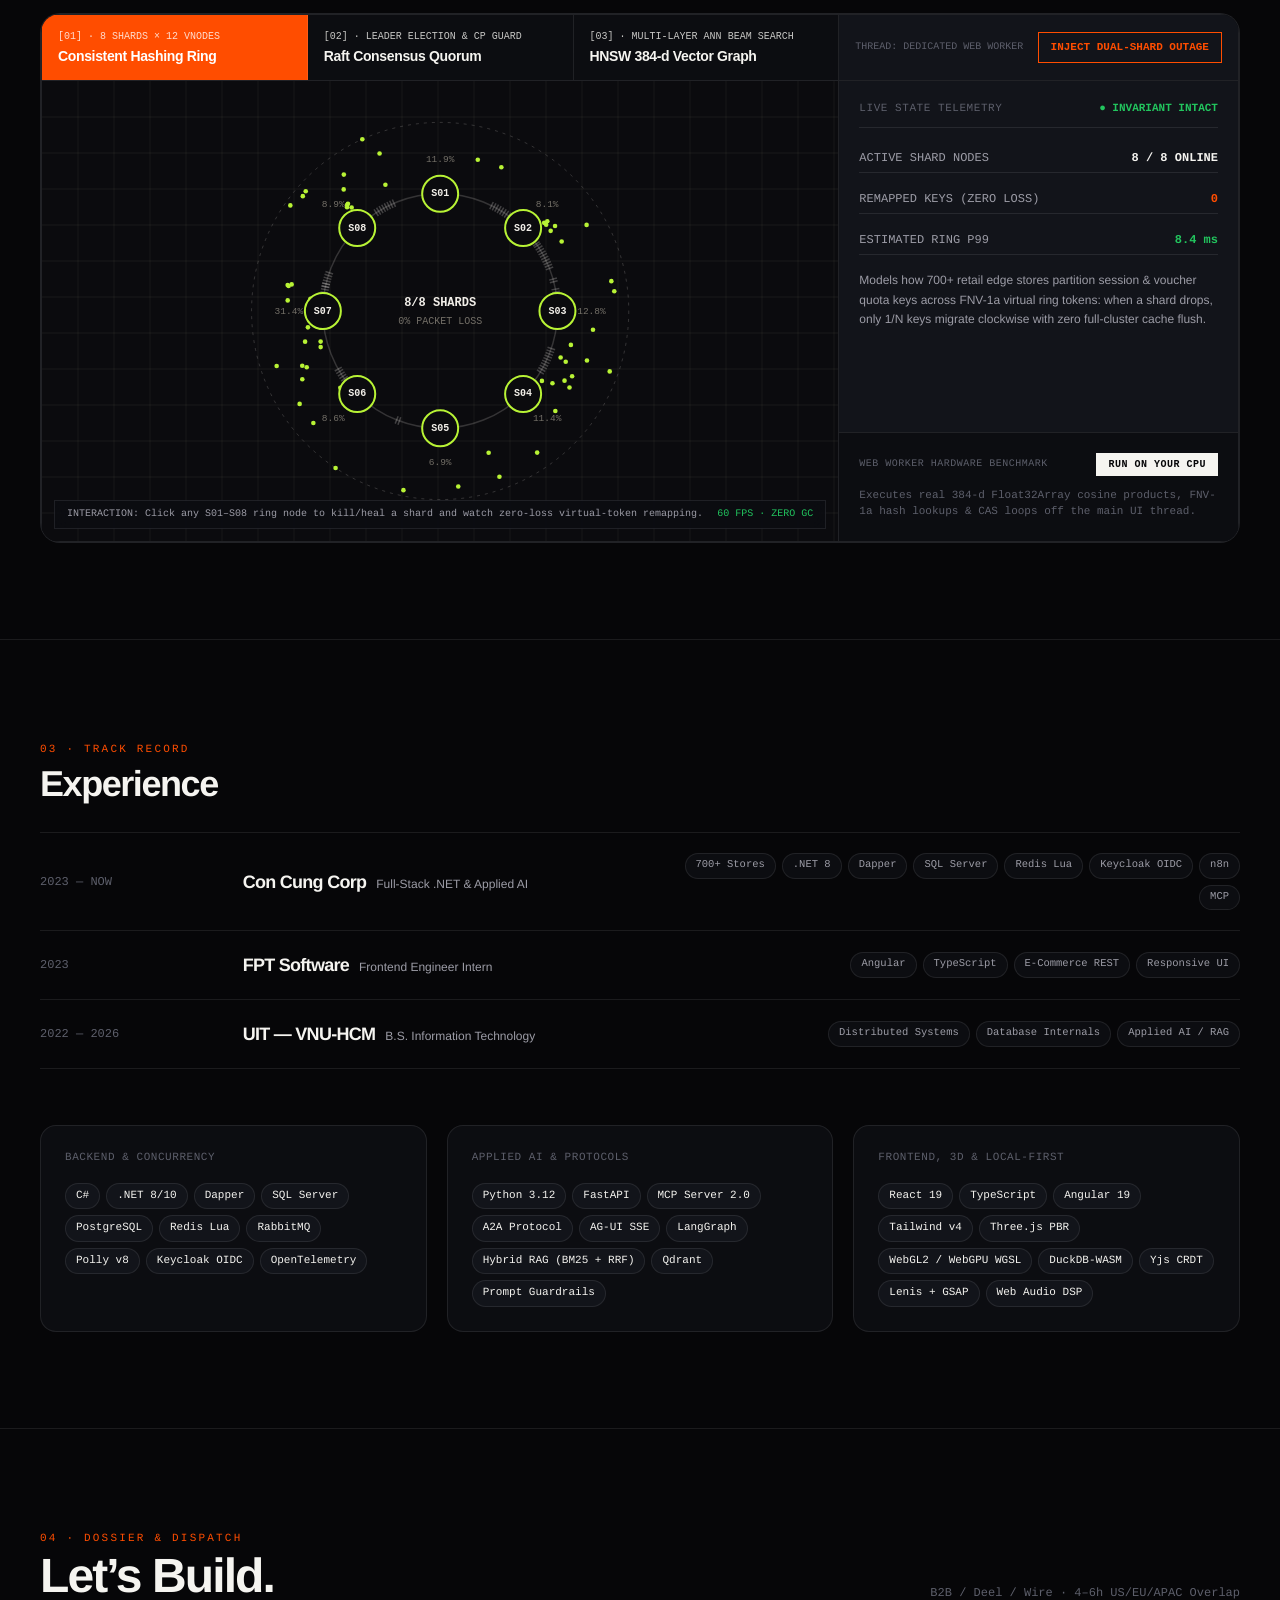
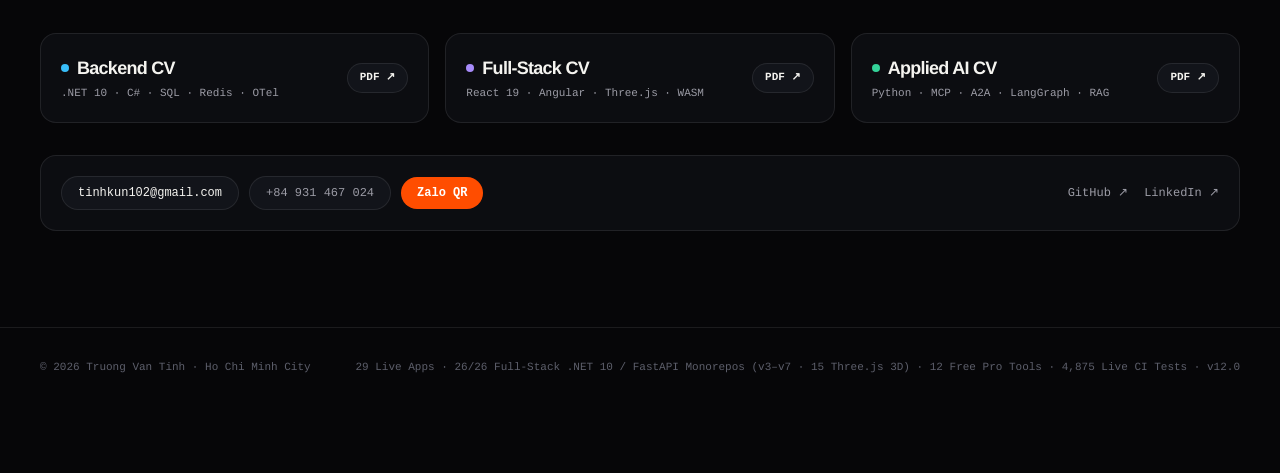
==== commit bc6d5a09: "deploy(wave4): mirror Hyperion v12.0 (21 Master Interactive, 15 3D apps, 4,875 live CI)" ====
--- a/index.html
+++ b/index.html
@@ -50,10 +50,10 @@
         ]
       }
     </script>
-    <script type="module" crossorigin src="./assets/index-XahRbXwl.js"></script>
+    <script type="module" crossorigin src="./assets/index-C1E4X8JP.js"></script>
     <link rel="modulepreload" crossorigin href="./assets/react-DxdQDRP7.js">
     <link rel="modulepreload" crossorigin href="./assets/motion-Cwj57GQ2.js">
-    <link rel="modulepreload" crossorigin href="./assets/data-BTUS9yfk.js">
+    <link rel="modulepreload" crossorigin href="./assets/data-BkOMmi5q.js">
     <link rel="stylesheet" crossorigin href="./assets/index-B07RmmpI.css">
   </head>
   <body>
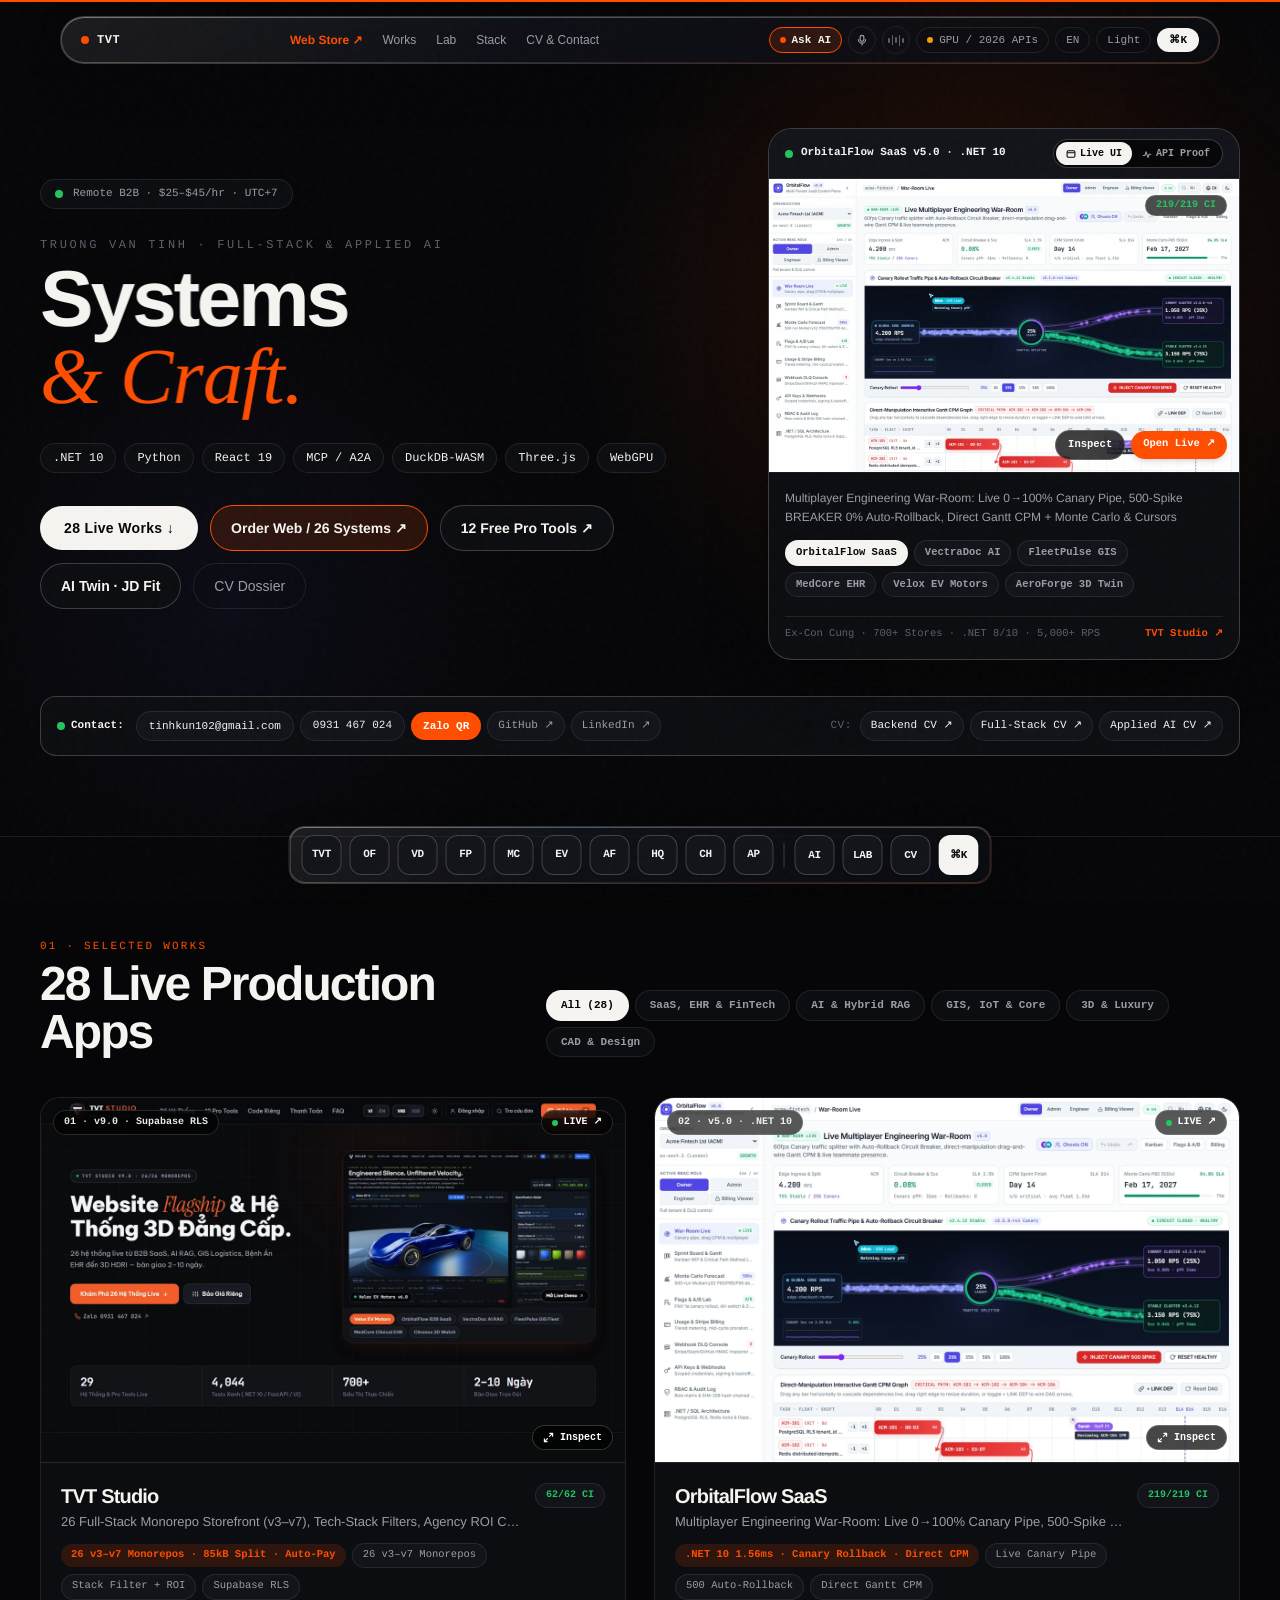
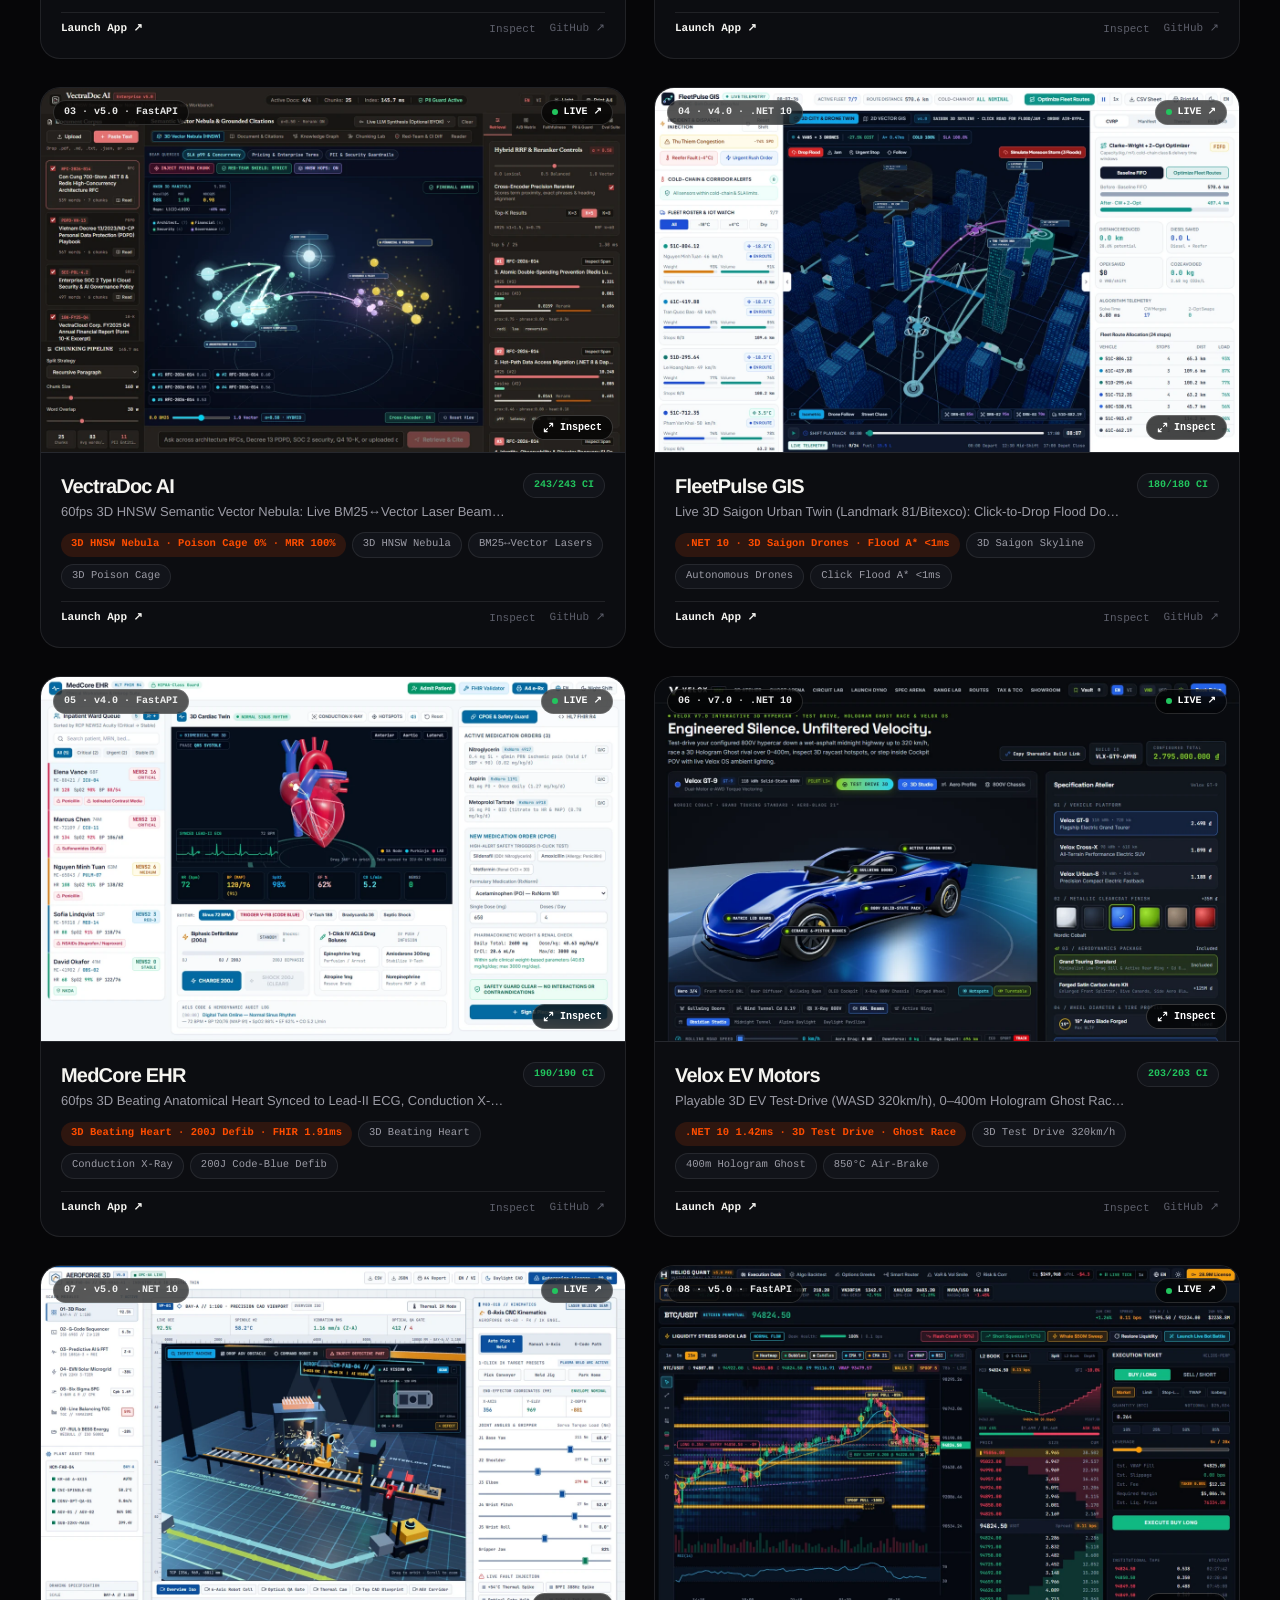
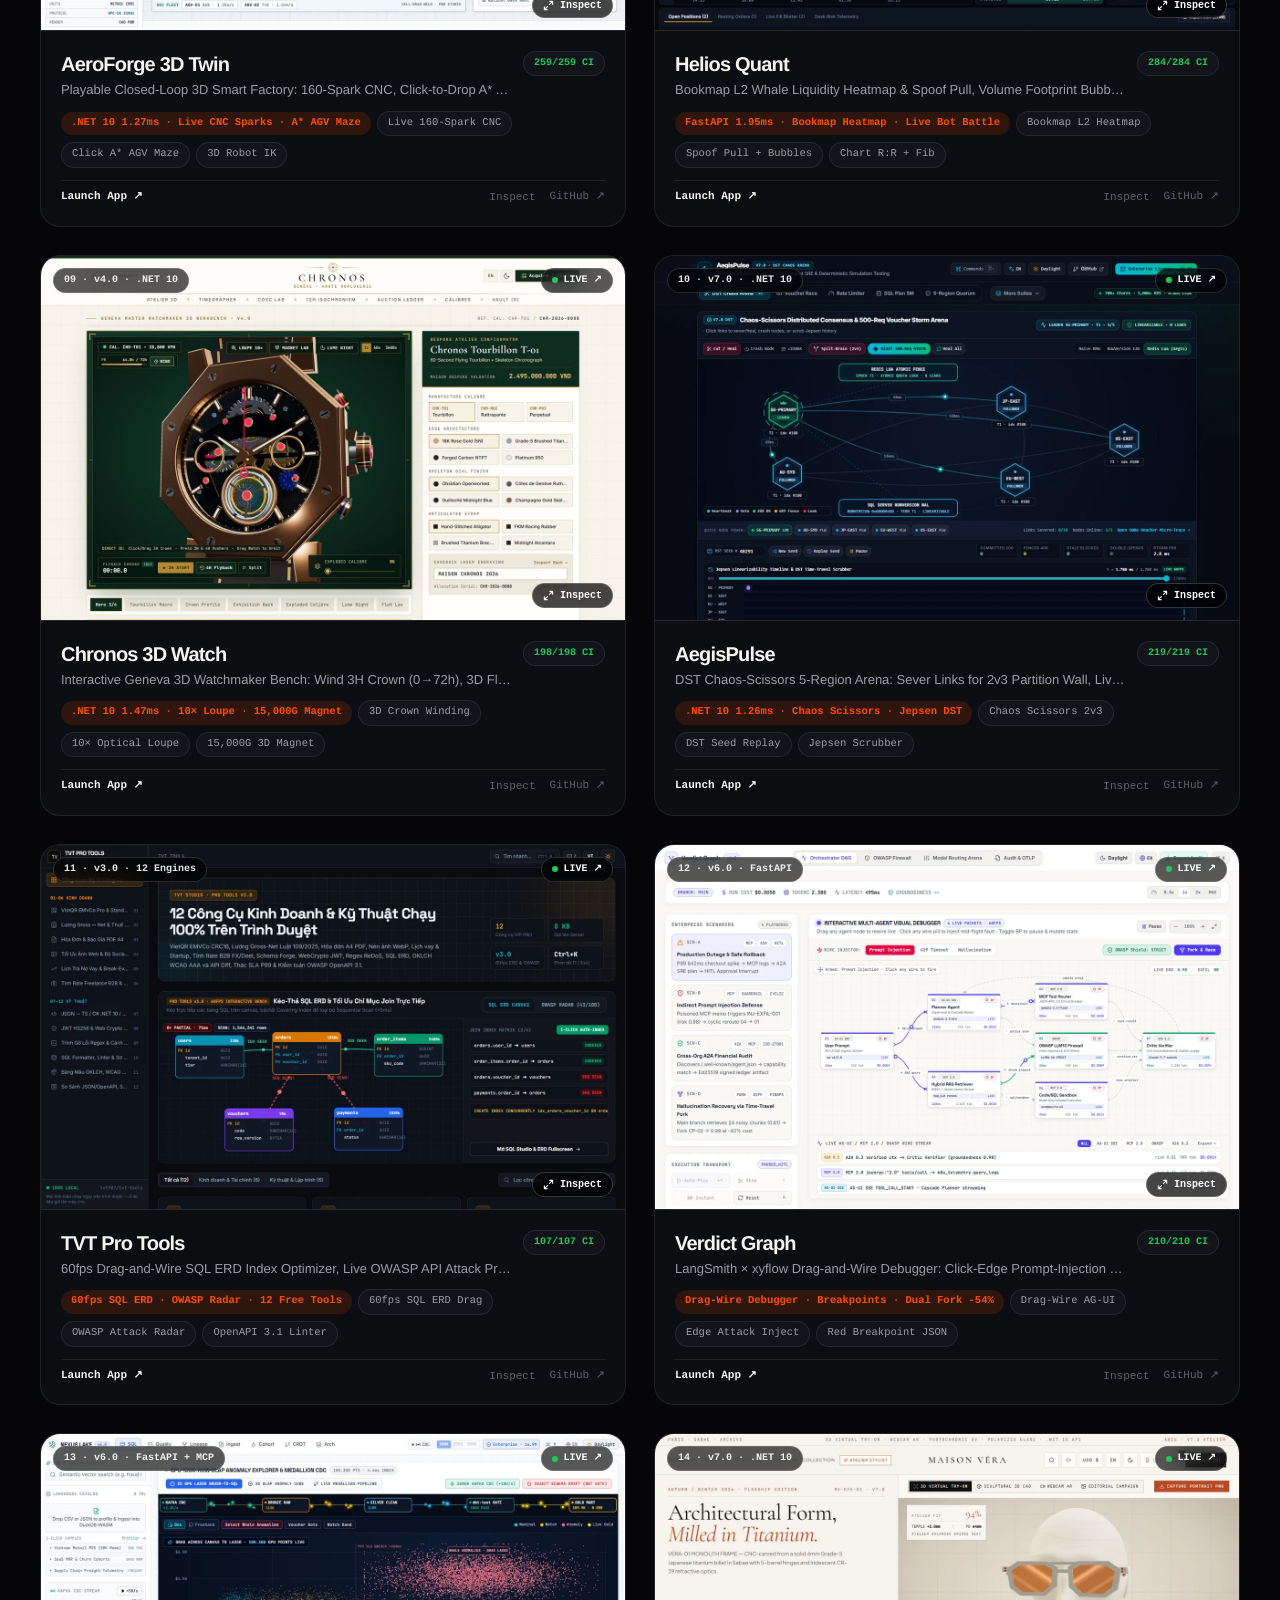
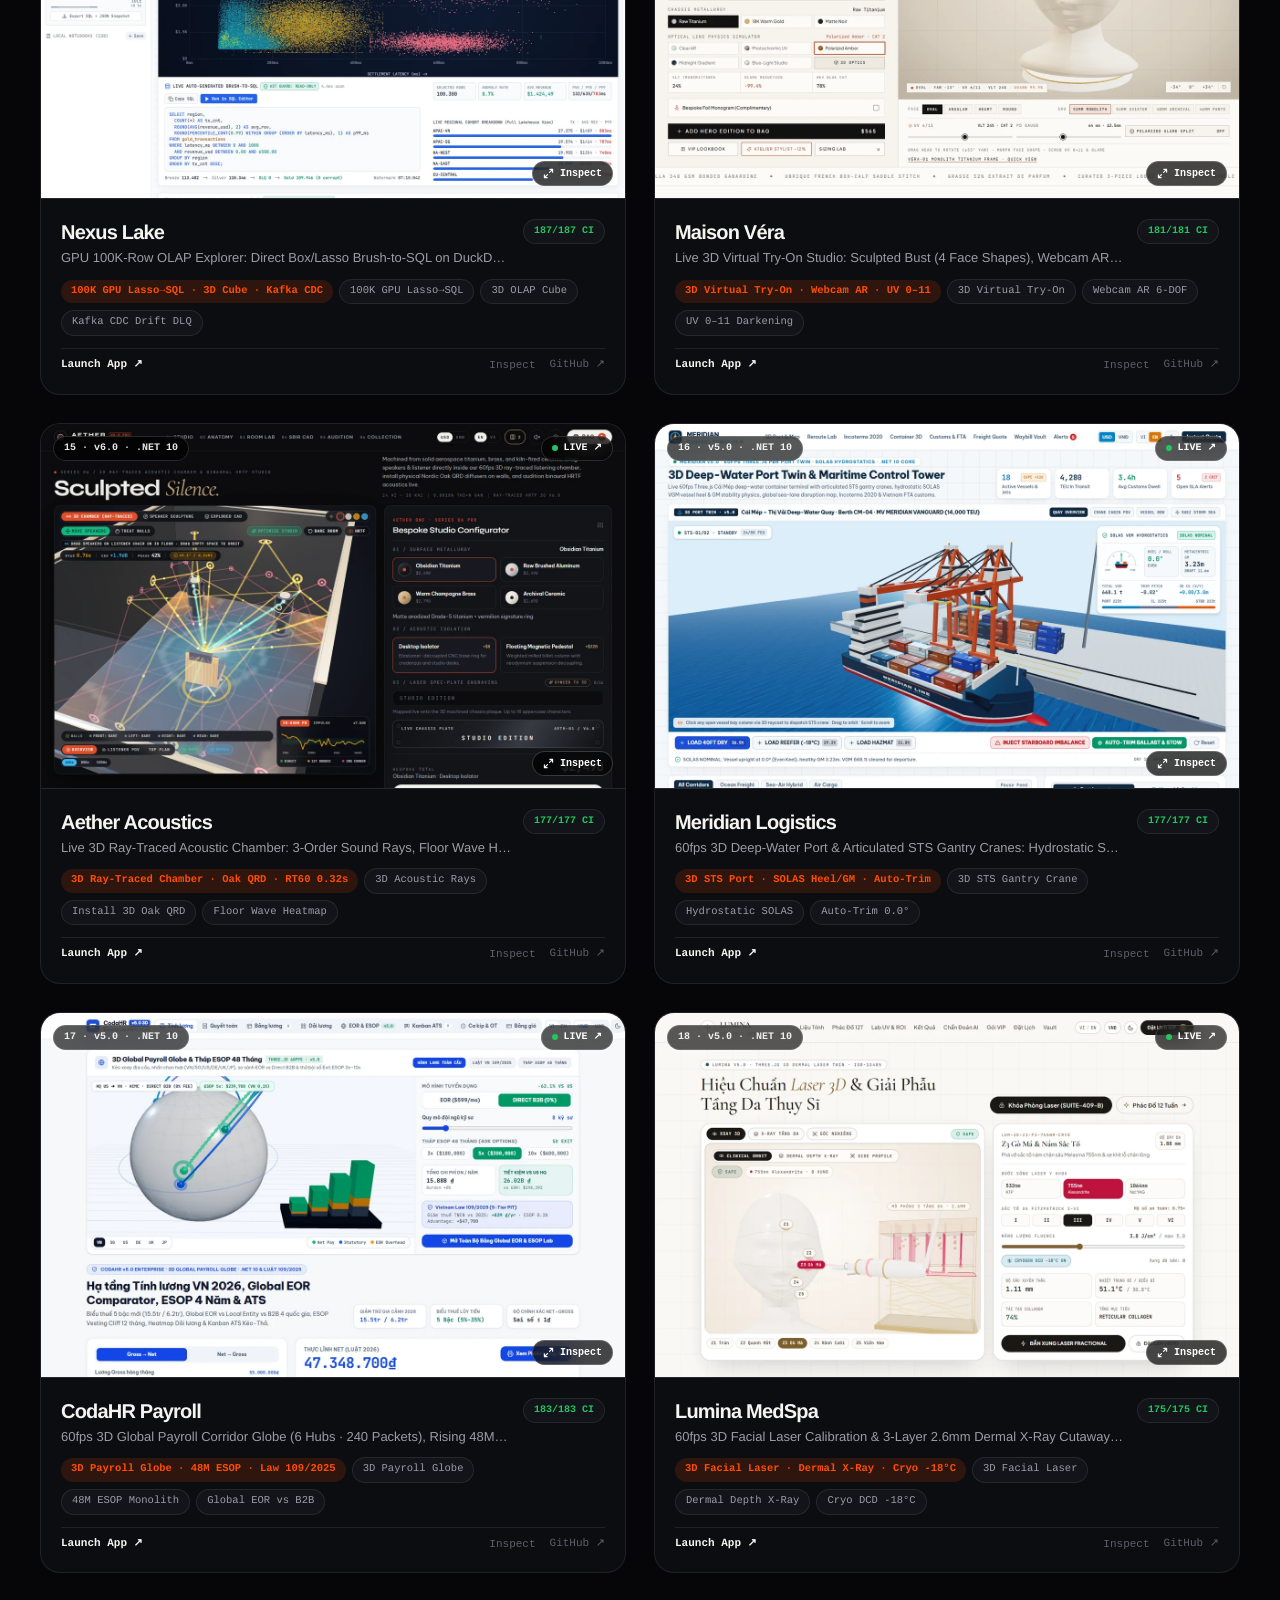
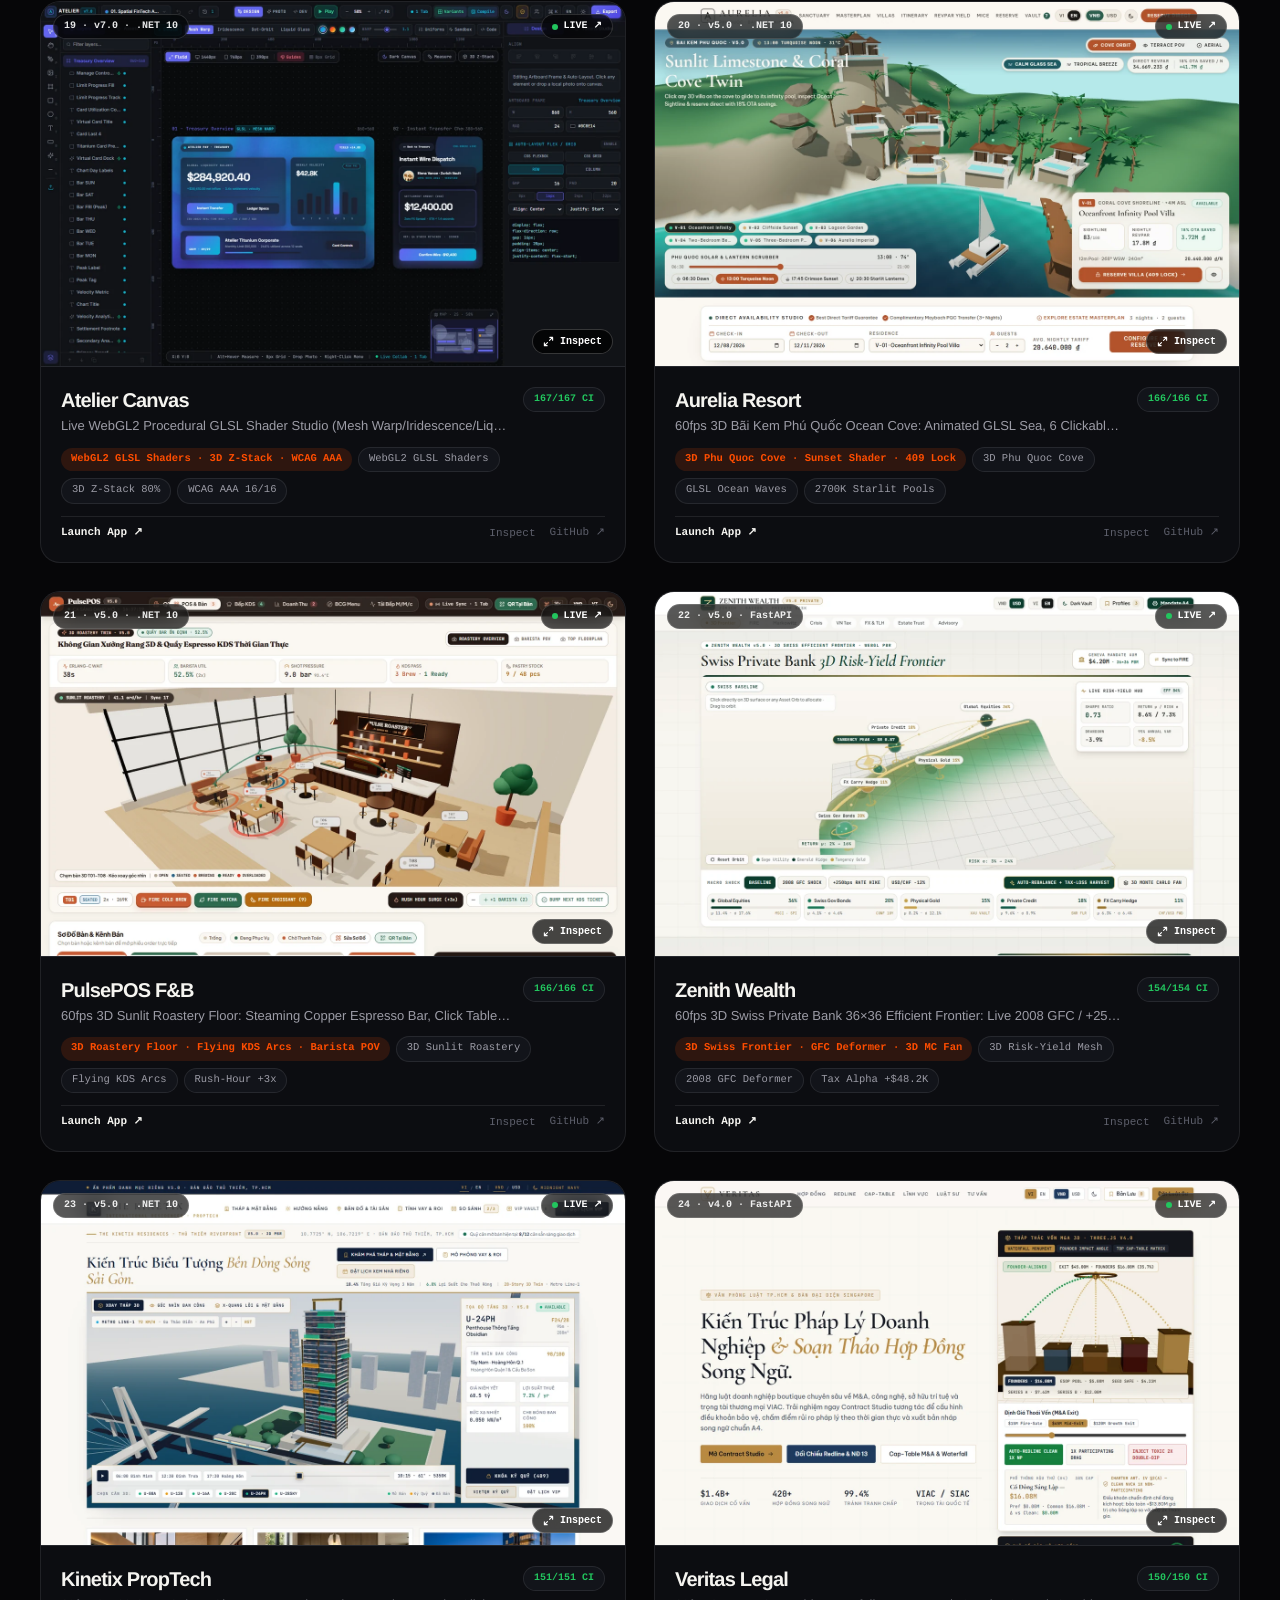
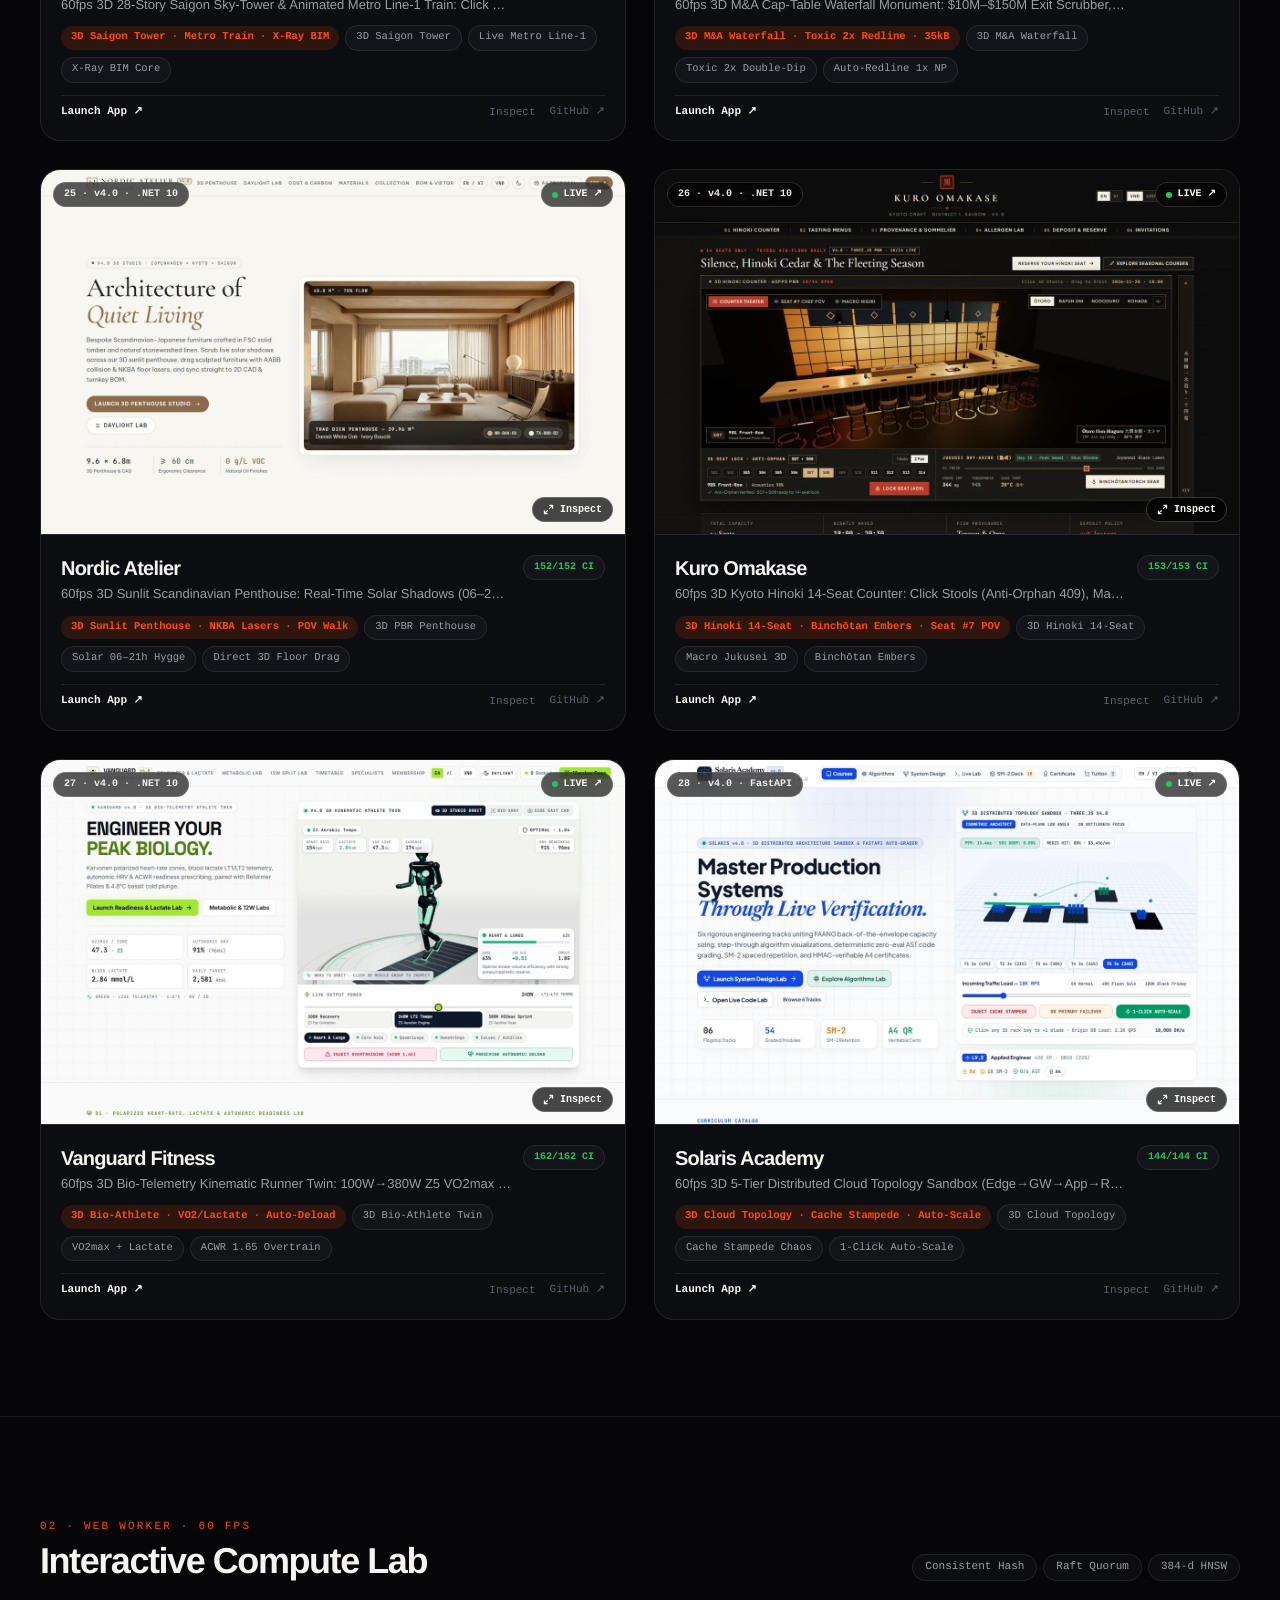
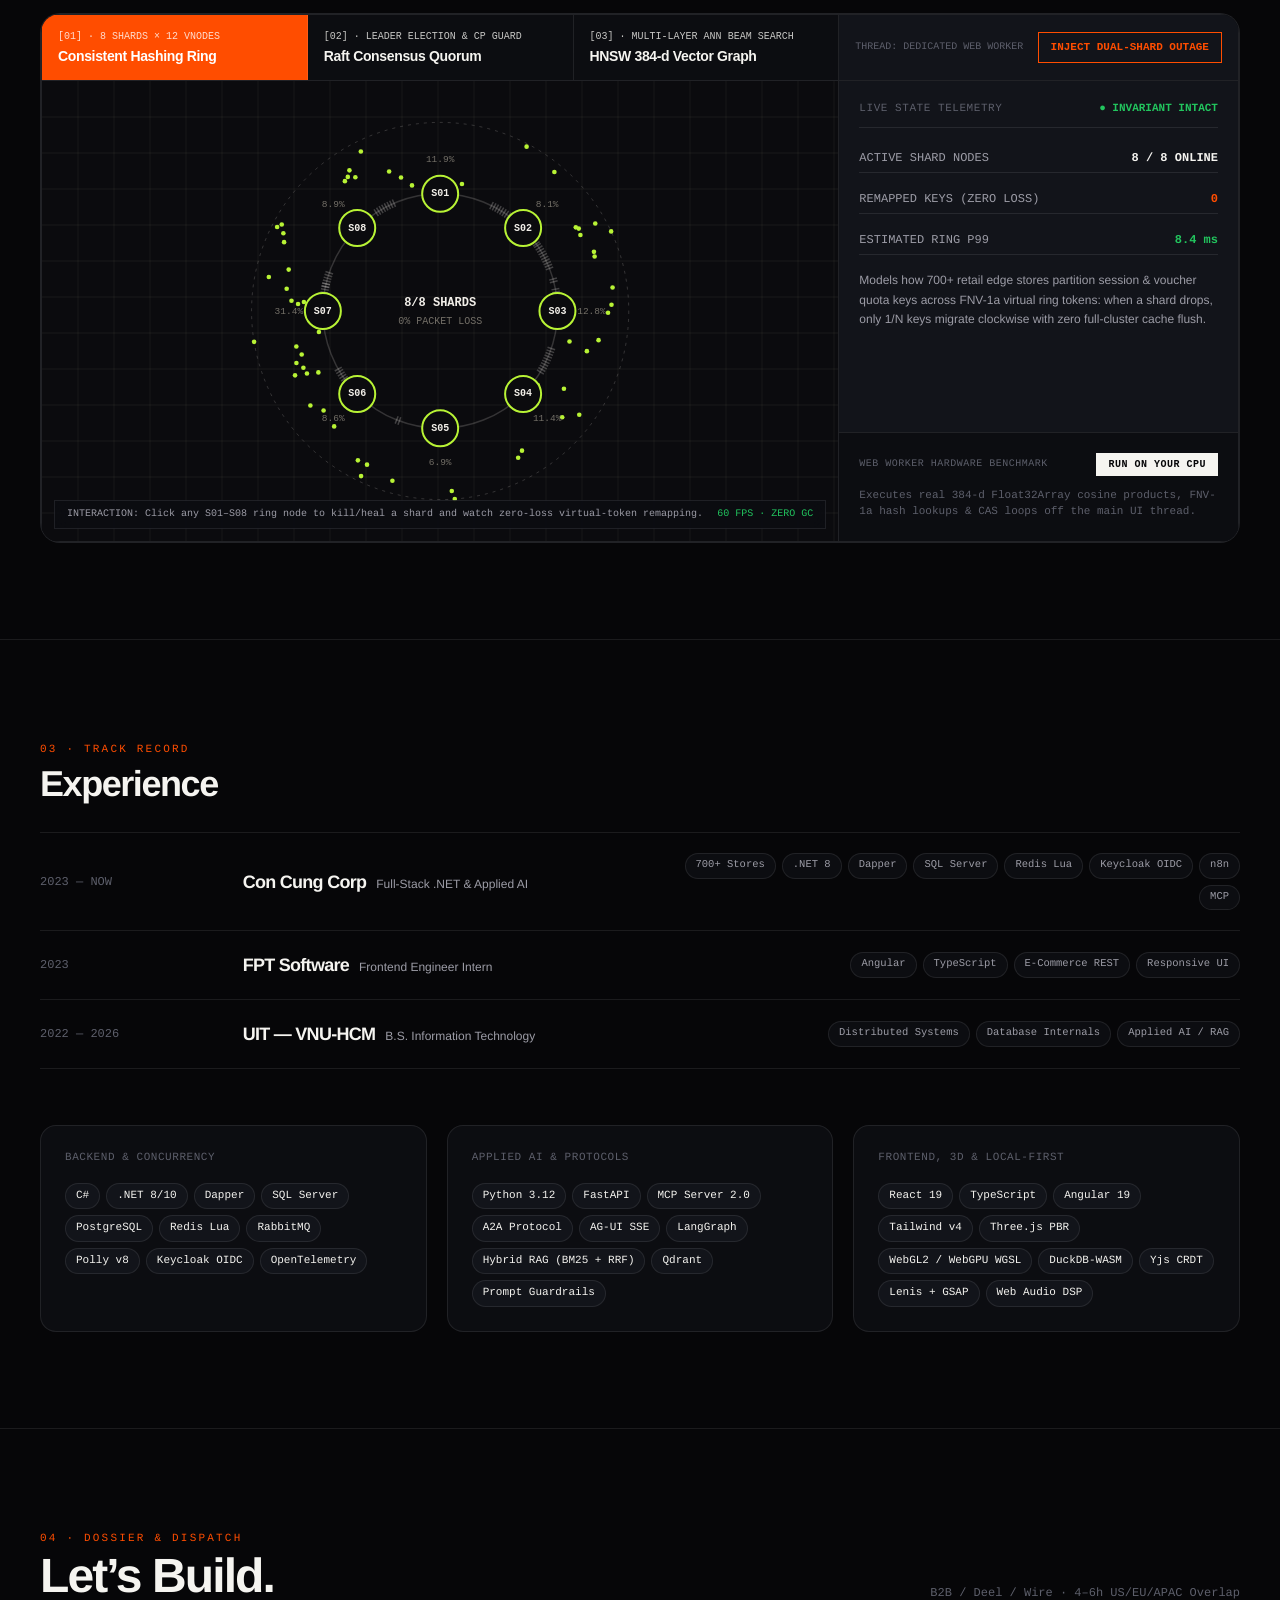
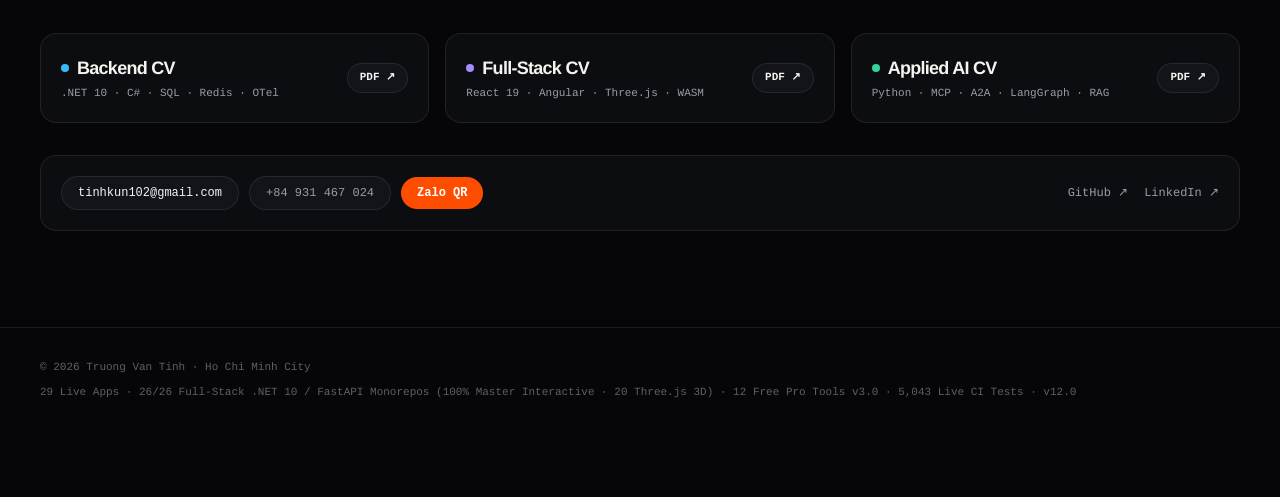
==== commit 3ee39f2d: "deploy(wave5): Hyperion Atelier v12.0 mirror — 26/26 Master Interactive (20 Three.js 3D), 5,043 Live" ====
--- a/index.html
+++ b/index.html
@@ -50,10 +50,10 @@
         ]
       }
     </script>
-    <script type="module" crossorigin src="./assets/index-C1E4X8JP.js"></script>
+    <script type="module" crossorigin src="./assets/index-_Xz83gG2.js"></script>
     <link rel="modulepreload" crossorigin href="./assets/react-DxdQDRP7.js">
     <link rel="modulepreload" crossorigin href="./assets/motion-Cwj57GQ2.js">
-    <link rel="modulepreload" crossorigin href="./assets/data-BkOMmi5q.js">
+    <link rel="modulepreload" crossorigin href="./assets/data-WlnbnKTN.js">
     <link rel="stylesheet" crossorigin href="./assets/index-B07RmmpI.css">
   </head>
   <body>
